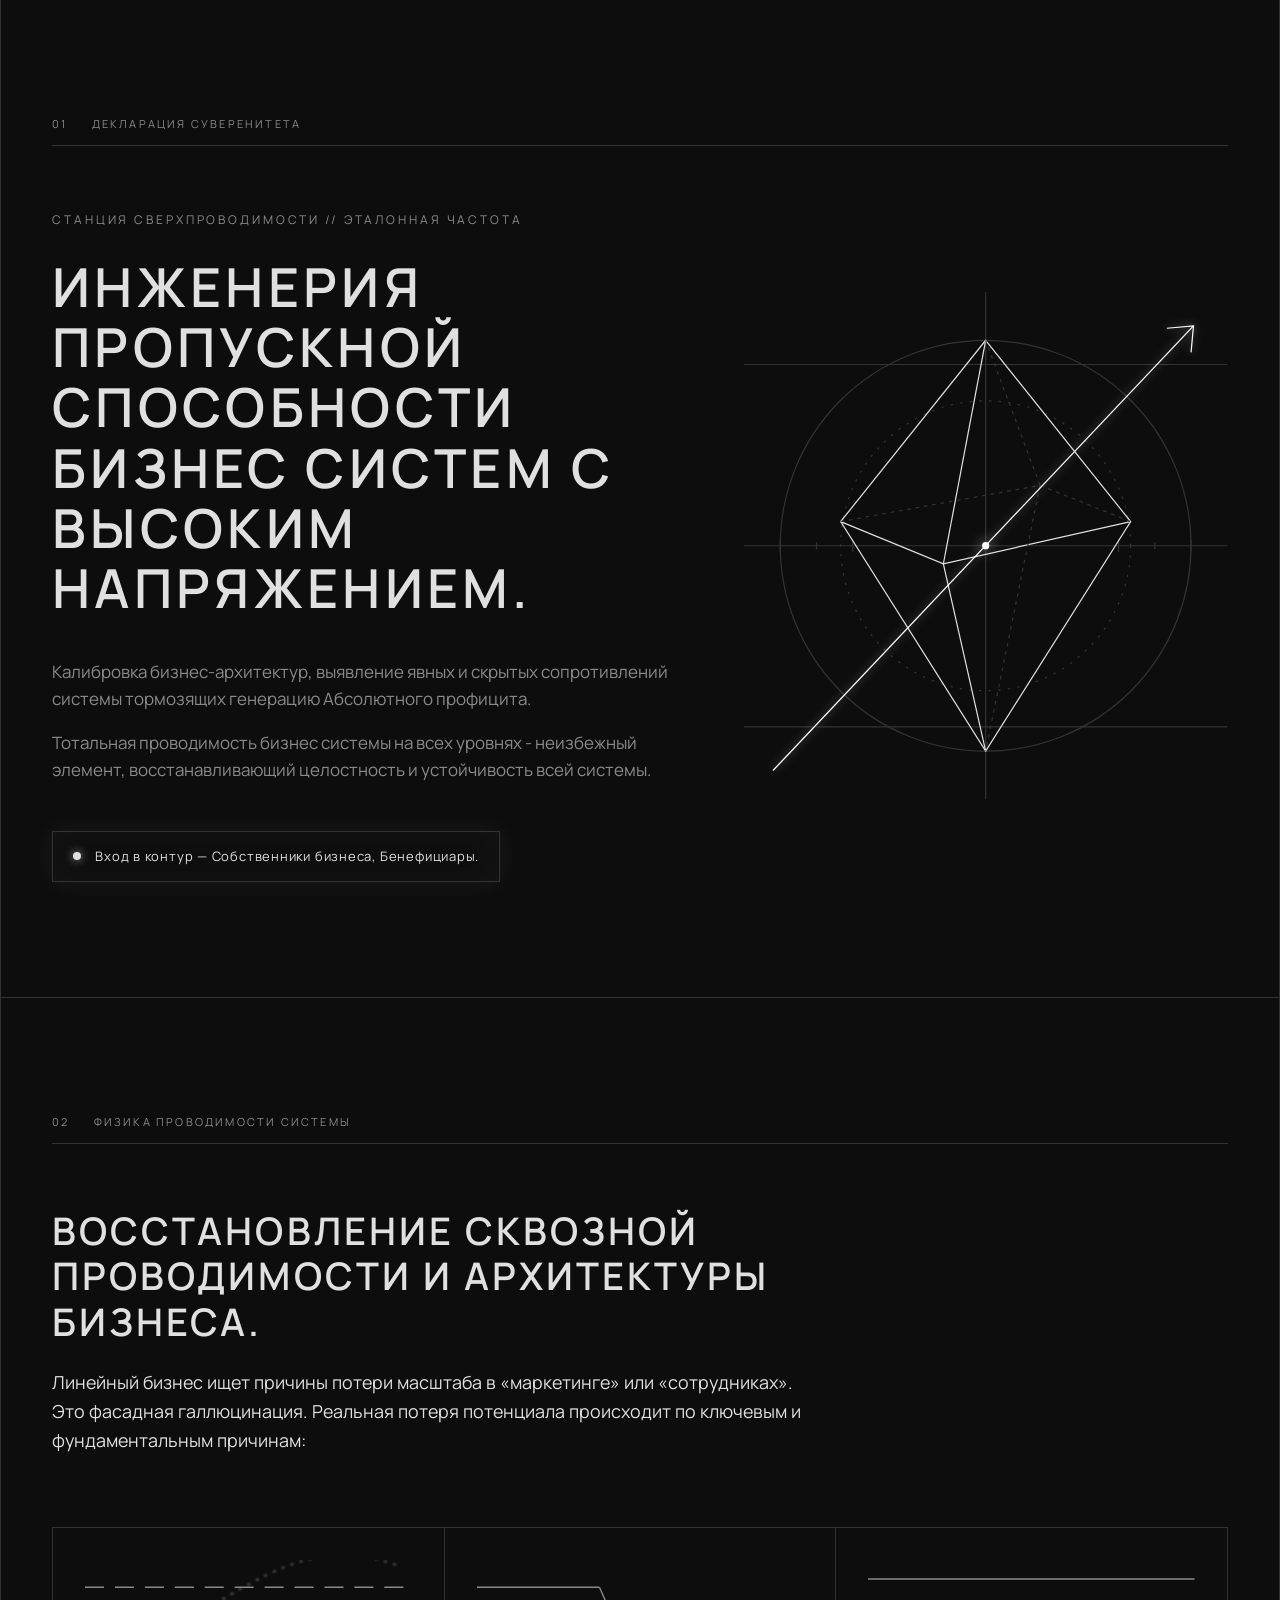
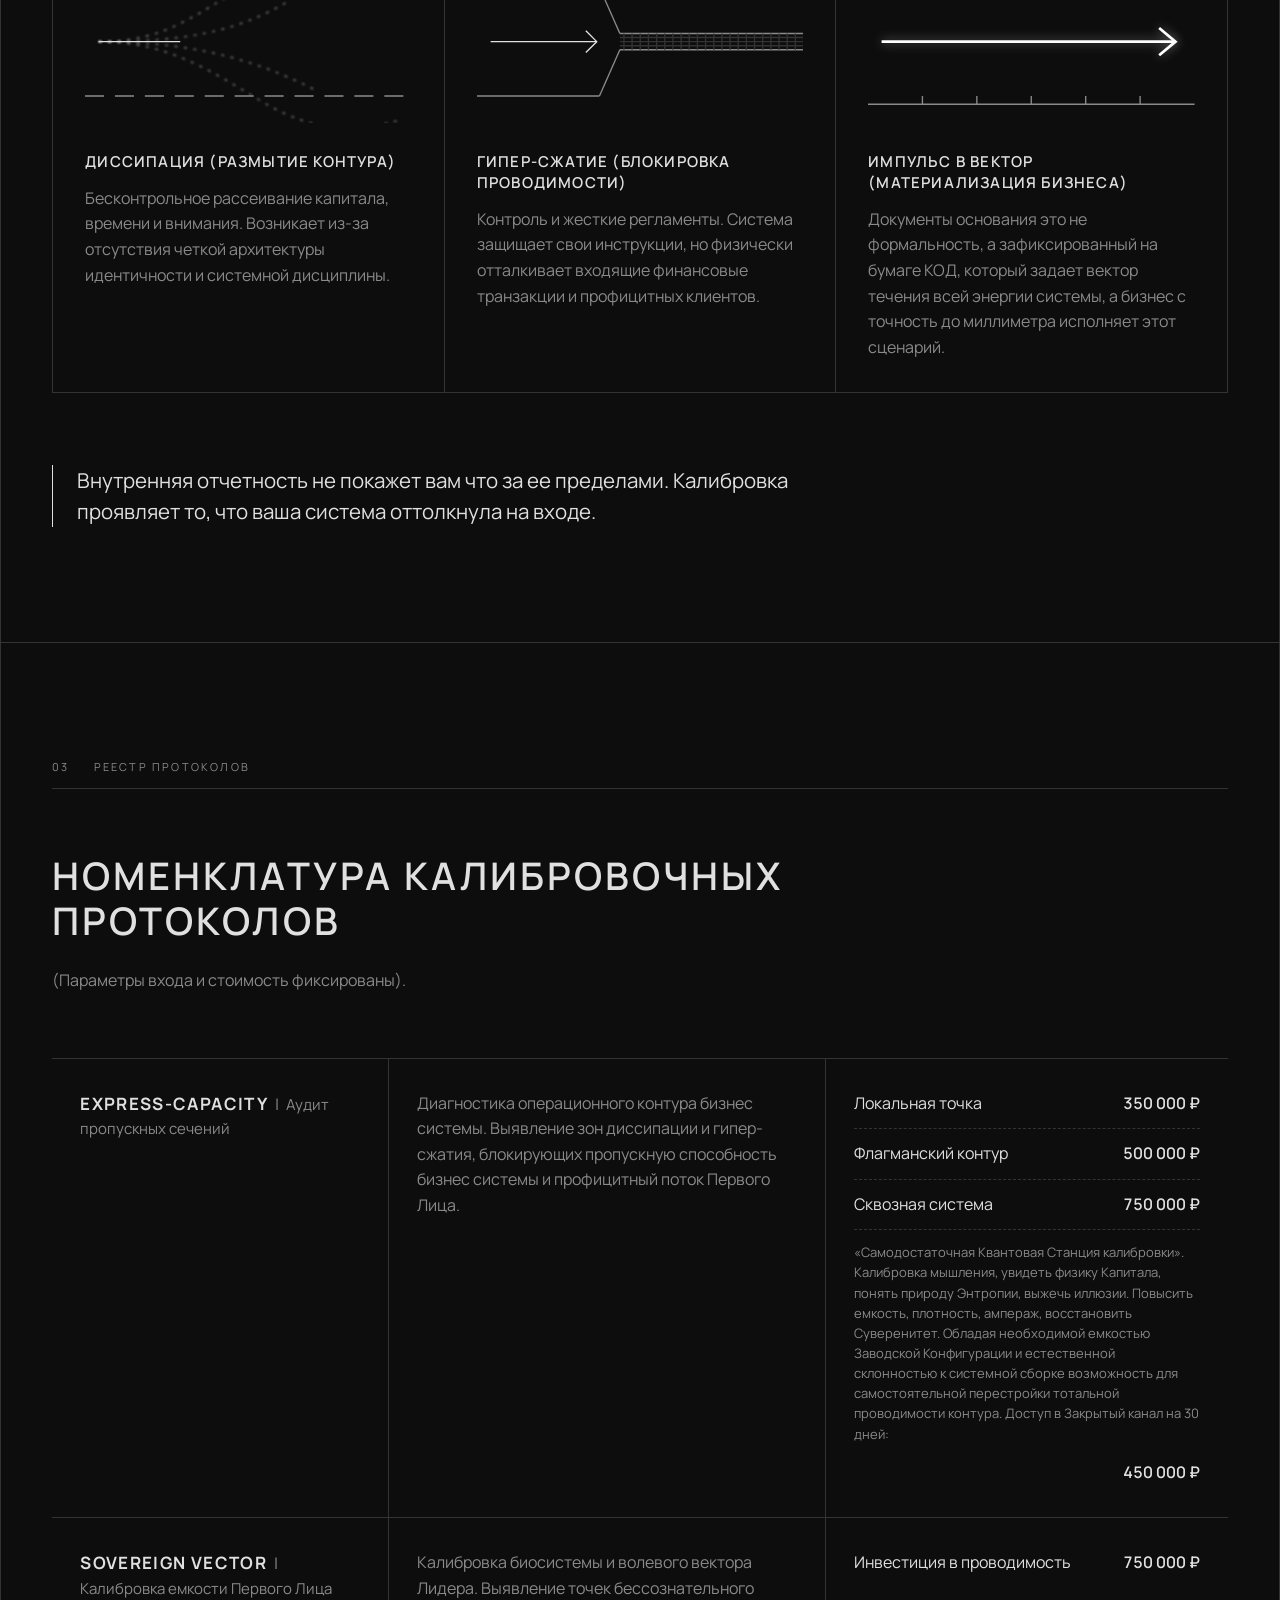
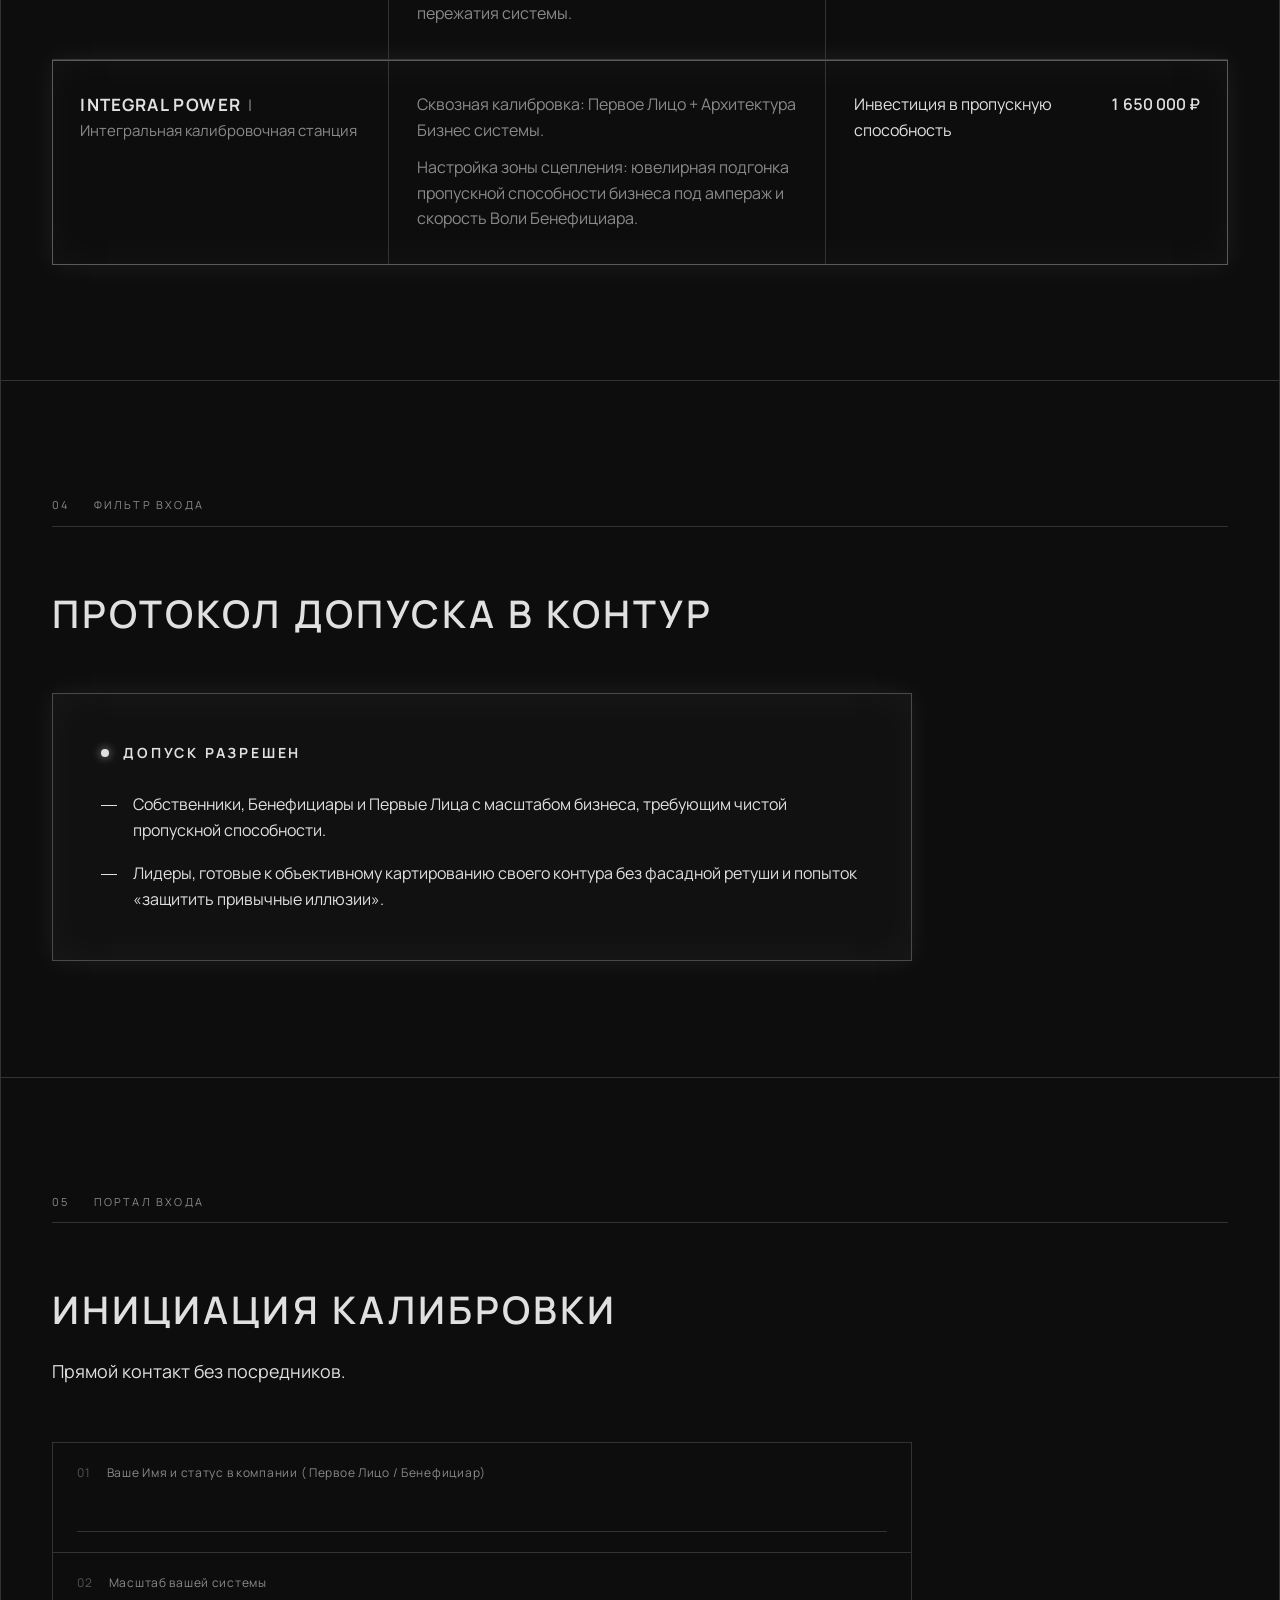
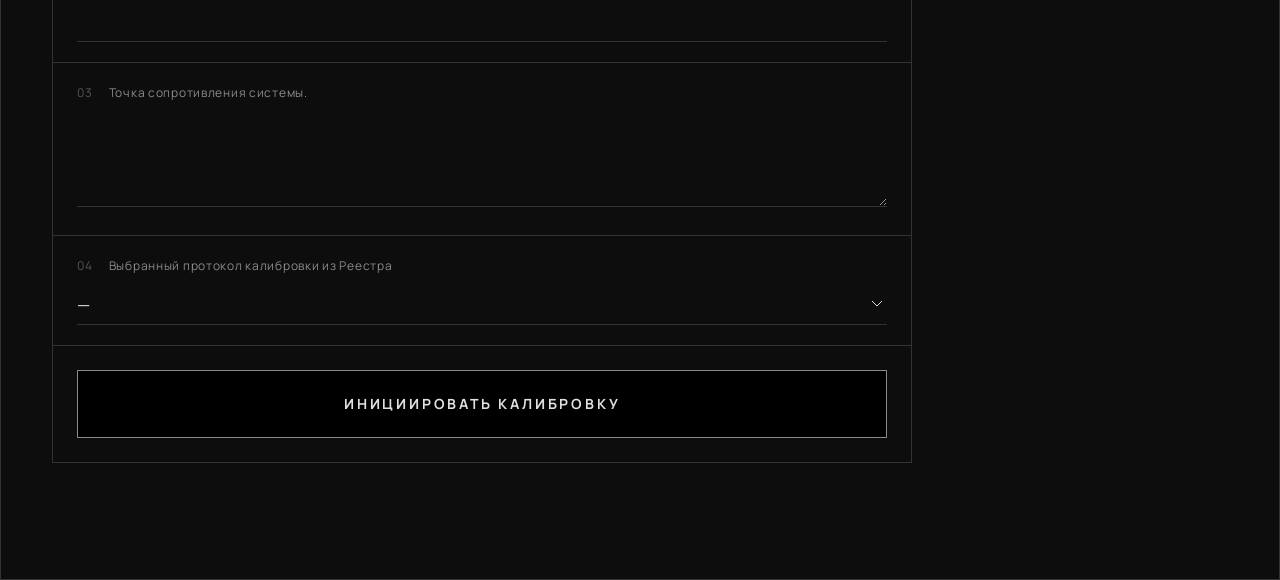
==== index.html @ f5b1f045 "Публикация: Реестр: разделитель «|» между кодом и названием, как в PDF" ====
<!doctype html>
<html lang="ru">
<head>
  <meta charset="utf-8">
  <meta name="viewport" content="width=device-width, initial-scale=1">
  <!-- Название страницы — моё, бренда в материалах нет -->
  <title>Станция сверхпроводимости</title>
  <link rel="preconnect" href="https://fonts.googleapis.com">
  <link rel="preconnect" href="https://fonts.gstatic.com" crossorigin>
  <!-- Space Grotesk не поддерживает кириллицу, поэтому взят Manrope (моя замена) -->
  <link href="https://fonts.googleapis.com/css2?family=Manrope:wght@300;400;500;600;700&display=swap" rel="stylesheet">
  <link rel="stylesheet" href="css/style.css">
</head>
<body>

<main class="frame">

  <!-- 1. ДЕКЛАРАЦИЯ СУВЕРЕНИТЕТА -->
  <section class="block hero" id="declaration">
    <div class="block__index"><span>01</span><span>Декларация суверенитета</span></div>
    <div class="hero__grid">
      <div class="hero__text">
        <p class="overline">СТАНЦИЯ СВЕРХПРОВОДИМОСТИ // ЭТАЛОННАЯ ЧАСТОТА</p>
        <h1 class="h1">Инженерия пропускной способности бизнес систем с высоким напряжением.</h1>
        <div class="manifest">
          <p>Калибровка бизнес-архитектур, выявление явных и скрытых сопротивлений системы тормозящих генерацию Абсолютного профицита.</p>
          <p>Тотальная проводимость бизнес системы на всех уровнях - неизбежный элемент, восстанавливающий целостность и устойчивость всей системы.</p>
        </div>
        <p class="status"><span class="status__lamp" aria-hidden="true"></span>Вход в контур — Собственники бизнеса, Бенефициары.</p>
      </div>
      <!-- Кристалл/вектор проводимости — моя графика по описанию из концепции -->
      <figure class="hero__art" aria-hidden="true">
        <svg viewBox="0 0 400 420" fill="none">
          <g class="art-grid">
            <line x1="0" y1="60" x2="400" y2="60"/>
            <line x1="0" y1="210" x2="400" y2="210"/>
            <line x1="0" y1="360" x2="400" y2="360"/>
            <line x1="200" y1="0" x2="200" y2="420"/>
            <circle cx="200" cy="210" r="170"/>
            <circle cx="200" cy="210" r="120" stroke-dasharray="2 6"/>
          </g>
          <g class="art-ticks">
            <line x1="30" y1="205" x2="30" y2="215"/><line x1="60" y1="207" x2="60" y2="213"/>
            <line x1="90" y1="205" x2="90" y2="215"/><line x1="310" y1="205" x2="310" y2="215"/>
            <line x1="340" y1="207" x2="340" y2="213"/><line x1="370" y1="205" x2="370" y2="215"/>
          </g>
          <g class="art-crystal">
            <polygon points="200,40 320,190 200,380 80,190"/>
            <polyline points="80,190 165,225 320,190"/>
            <line x1="165" y1="225" x2="200" y2="40"/>
            <line x1="165" y1="225" x2="200" y2="380"/>
            <polyline class="back" points="80,190 245,160 320,190"/>
            <line class="back" x1="245" y1="160" x2="200" y2="40"/>
            <line class="back" x1="245" y1="160" x2="200" y2="380"/>
          </g>
          <g class="art-vector">
            <line x1="24" y1="396" x2="372" y2="28"/>
            <polyline points="350,30 372,28 370,50"/>
          </g>
          <circle class="art-node" cx="200" cy="210" r="3"/>
        </svg>
      </figure>
    </div>
  </section>

  <!-- 2. ФИЗИКА ПРОВОДИМОСТИ СИСТЕМЫ -->
  <section class="block" id="physics">
    <div class="block__index"><span>02</span><span>Физика проводимости системы</span></div>
    <h2 class="h2">Восстановление сквозной проводимости и архитектуры бизнеса.</h2>
    <p class="lead">Линейный бизнес ищет причины потери масштаба в «маркетинге» или «сотрудниках». Это фасадная галлюцинация. Реальная потеря потенциала происходит по ключевым и фундаментальным причинам:</p>

    <div class="cells cells--3">
      <!-- Схемы каналов — моя графика по описанию из концепции -->
      <article class="cell">
        <svg class="scheme" viewBox="0 0 240 120" fill="none" aria-hidden="true">
          <line class="wall" x1="0" y1="20" x2="240" y2="20" stroke-dasharray="14 8"/>
          <line class="wall" x1="0" y1="100" x2="240" y2="100" stroke-dasharray="14 8"/>
          <path class="leak" d="M10 60 C 60 60, 80 40, 120 18 S 190 -10, 230 4"/>
          <path class="leak" d="M10 60 C 60 60, 90 80, 130 104 S 200 126, 230 118"/>
          <path class="leak" d="M10 60 C 70 60, 110 54, 150 30"/>
          <path class="leak" d="M10 60 C 70 60, 120 70, 170 96"/>
          <line class="flow" x1="10" y1="60" x2="70" y2="60"/>
        </svg>
        <h3 class="h3">ДИССИПАЦИЯ (Размытие контура)</h3>
        <p>Бесконтрольное рассеивание капитала, времени и внимания. Возникает из-за отсутствия четкой архитектуры идентичности и системной дисциплины.</p>
      </article>

      <article class="cell">
        <svg class="scheme" viewBox="0 0 240 120" fill="none" aria-hidden="true">
          <line class="wall" x1="0" y1="20" x2="90" y2="20"/>
          <line class="wall" x1="90" y1="20" x2="105" y2="54"/>
          <line class="wall" x1="105" y1="54" x2="240" y2="54"/>
          <line class="wall" x1="0" y1="100" x2="90" y2="100"/>
          <line class="wall" x1="90" y1="100" x2="105" y2="66"/>
          <line class="wall" x1="105" y1="66" x2="240" y2="66"/>
          <g class="mesh">
            <line x1="105" y1="57" x2="240" y2="57"/><line x1="105" y1="60" x2="240" y2="60"/><line x1="105" y1="63" x2="240" y2="63"/>
          </g>
          <g class="mesh"><line x1="108" y1="54" x2="108" y2="66"/><line x1="114" y1="54" x2="114" y2="66"/><line x1="120" y1="54" x2="120" y2="66"/><line x1="126" y1="54" x2="126" y2="66"/><line x1="132" y1="54" x2="132" y2="66"/><line x1="138" y1="54" x2="138" y2="66"/><line x1="144" y1="54" x2="144" y2="66"/><line x1="150" y1="54" x2="150" y2="66"/><line x1="156" y1="54" x2="156" y2="66"/><line x1="162" y1="54" x2="162" y2="66"/><line x1="168" y1="54" x2="168" y2="66"/><line x1="174" y1="54" x2="174" y2="66"/><line x1="180" y1="54" x2="180" y2="66"/><line x1="186" y1="54" x2="186" y2="66"/><line x1="192" y1="54" x2="192" y2="66"/><line x1="198" y1="54" x2="198" y2="66"/><line x1="204" y1="54" x2="204" y2="66"/><line x1="210" y1="54" x2="210" y2="66"/><line x1="216" y1="54" x2="216" y2="66"/><line x1="222" y1="54" x2="222" y2="66"/><line x1="228" y1="54" x2="228" y2="66"/><line x1="234" y1="54" x2="234" y2="66"/><line x1="240" y1="54" x2="240" y2="66"/></g>
          <line class="flow" x1="10" y1="60" x2="88" y2="60"/>
          <polyline class="flow" points="80,52 88,60 80,68"/>
        </svg>
        <h3 class="h3">ГИПЕР-СЖАТИЕ (Блокировка проводимости)</h3>
        <p>Контроль и жесткие регламенты. Система защищает свои инструкции, но физически отталкивает входящие финансовые транзакции и профицитных клиентов.</p>
      </article>

      <article class="cell">
        <svg class="scheme" viewBox="0 0 240 120" fill="none" aria-hidden="true">
          <line class="wall" x1="0" y1="14" x2="240" y2="14"/>
          <line class="wall" x1="0" y1="106" x2="240" y2="106"/>
          <line class="flow flow--strong" x1="10" y1="60" x2="226" y2="60"/>
          <polyline class="flow flow--strong" points="214,50 226,60 214,70"/>
          <g class="art-ticks">
            <line x1="40" y1="100" x2="40" y2="106"/><line x1="80" y1="100" x2="80" y2="106"/>
            <line x1="120" y1="100" x2="120" y2="106"/><line x1="160" y1="100" x2="160" y2="106"/>
            <line x1="200" y1="100" x2="200" y2="106"/>
          </g>
        </svg>
        <h3 class="h3">ИМПУЛЬС В ВЕКТОР (материализация бизнеса)</h3>
        <p>Документы основания это не формальность, а зафиксированный на бумаге КОД, который задает вектор течения всей энергии системы, а бизнес с точность до миллиметра исполняет этот сценарий.</p>
      </article>
    </div>

    <p class="summary">Внутренняя отчетность не покажет вам что за ее пределами. Калибровка проявляет то, что ваша система оттолкнула на входе.</p>
  </section>

  <!-- 3. РЕЕСТР ПРОТОКОЛОВ -->
  <section class="block" id="registry">
    <div class="block__index"><span>03</span><span>Реестр протоколов</span></div>
    <h2 class="h2">Номенклатура калибровочных протоколов</h2>
    <p class="note">(Параметры входа и стоимость фиксированы).</p>

    <div class="spec">
      <article class="spec__row">
        <div class="spec__code"><span class="code">EXPRESS-CAPACITY</span> <span class="sep">|</span> <span class="name">Аудит пропускных сечений</span></div>
        <div class="spec__body">
          <p>Диагностика операционного контура бизнес системы. Выявление зон диссипации и гипер-сжатия, блокирующих пропускную способность бизнес системы и профицитный поток Первого Лица.</p>
        </div>
        <ul class="spec__prices">
          <li><span>Локальная точка</span><b>350 000 ₽</b></li>
          <li><span>Флагманский контур</span><b>500 000 ₽</b></li>
          <li><span>Сквозная система</span><b>750 000 ₽</b></li>
          <li class="spec__station">
            <span>«Самодостаточная Квантовая Станция калибровки». Калибровка мышления, увидеть физику Капитала, понять природу Энтропии, выжечь иллюзии. Повысить емкость, плотность, ампераж, восстановить Суверенитет. Обладая необходимой емкостью Заводской Конфигурации и естественной склонностью к системной сборке возможность для самостоятельной перестройки тотальной проводимости контура. Доступ в Закрытый канал на 30 дней:</span>
            <b>450 000 ₽</b>
          </li>
        </ul>
      </article>

      <article class="spec__row">
        <div class="spec__code"><span class="code">SOVEREIGN VECTOR</span> <span class="sep">|</span> <span class="name">Калибровка емкости Первого Лица</span></div>
        <div class="spec__body">
          <p>Калибровка биосистемы и волевого вектора Лидера. Выявление точек бессознательного пережатия системы.</p>
        </div>
        <ul class="spec__prices">
          <li><span>Инвестиция в проводимость</span><b>750 000 ₽</b></li>
        </ul>
      </article>

      <!-- Выделение интегрального протокола — из концепции (вариант 2, п. 3) -->
      <article class="spec__row spec__row--lit">
        <div class="spec__code"><span class="code">INTEGRAL POWER</span> <span class="sep">|</span> <span class="name">Интегральная калибровочная станция</span></div>
        <div class="spec__body">
          <p>Сквозная калибровка: Первое Лицо + Архитектура Бизнес системы.</p>
          <p>Настройка зоны сцепления: ювелирная подгонка пропускной способности бизнеса под ампераж и скорость Воли Бенефициара.</p>
        </div>
        <ul class="spec__prices">
          <li><span>Инвестиция в пропускную способность</span><b>1 650 000 ₽</b></li>
        </ul>
      </article>
    </div>
  </section>

  <!-- 4. ФИЛЬТР ВХОДА -->
  <section class="block" id="filter">
    <div class="block__index"><span>04</span><span>Фильтр входа</span></div>
    <h2 class="h2">Протокол допуска в контур</h2>
    <!-- Блок «Отказ в доступе» не добавлен: его нет в текстах (открытый вопрос в BRIEF.md) -->
    <div class="gate gate--granted">
      <p class="gate__status"><span class="status__lamp" aria-hidden="true"></span>ДОПУСК РАЗРЕШЕН</p>
      <ul class="gate__list">
        <li>Собственники, Бенефициары и Первые Лица с масштабом бизнеса, требующим чистой пропускной способности.</li>
        <li>Лидеры, готовые к объективному картированию своего контура без фасадной ретуши и попыток «защитить привычные иллюзии».</li>
      </ul>
    </div>
  </section>

  <!-- 5. ПОРТАЛ ВХОДА -->
  <section class="block" id="portal">
    <div class="block__index"><span>05</span><span>Портал входа</span></div>
    <h2 class="h2">Инициация калибровки</h2>
    <p class="lead">Прямой контакт без посредников.</p>

    <!-- Обработчик формы не подключён: адреса отправки в материалах нет -->
    <form class="terminal" action="#" method="post" novalidate>
      <label class="field">
        <span class="field__label"><i>01</i>Ваше Имя и статус в компании ( Первое Лицо / Бенефициар)</span>
        <input type="text" name="name" autocomplete="name" required>
      </label>
      <label class="field">
        <span class="field__label"><i>02</i>Масштаб вашей системы</span>
        <input type="text" name="scale" required>
      </label>
      <label class="field">
        <span class="field__label"><i>03</i>Точка сопротивления системы.</span>
        <textarea name="resistance" rows="3" required></textarea>
      </label>
      <label class="field">
        <span class="field__label"><i>04</i>Выбранный протокол калибровки из Реестра</span>
        <select name="protocol" required>
          <option value="" selected disabled>—</option>
          <optgroup label="EXPRESS-CAPACITY | Аудит пропускных сечений">
            <option>Локальная точка: 350 000 ₽</option>
            <option>Флагманский контур: 500 000 ₽</option>
            <option>Сквозная система: 750 000 ₽</option>
            <option>«Самодостаточная Квантовая Станция калибровки»: 450 000 ₽</option>
          </optgroup>
          <option>SOVEREIGN VECTOR | Калибровка емкости Первого Лица: 750 000 ₽</option>
          <option>INTEGRAL POWER | Интегральная калибровочная станция: 1 650 000 ₽</option>
        </select>
      </label>
      <button class="btn" type="submit">ИНИЦИИРОВАТЬ КАЛИБРОВКУ</button>
    </form>
  </section>

</main>

<script src="js/main.js"></script>
</body>
</html>
---- css/style.css ----
/* Вариант 1 из концепции: один матовый фон, линии 1px, без цветных акцентов */
:root {
  --bg: #0D0D0D;
  --text: #E0E0E0;
  --line: #333333;
  --muted: #8A8A8A;   /* приглушённый текст — мой оттенок между #333 и #E0E0E0 */
  --white: #FFFFFF;
  --glow: 0 0 24px rgba(224, 224, 224, 0.08), inset 0 0 40px rgba(224, 224, 224, 0.04);
  --font: "Manrope", "Neue Haas Grotesk Display", "Helvetica Neue", Arial, sans-serif;
  --track: 0.08em;
  --pad: clamp(16px, 4vw, 56px);
}

*, *::before, *::after { box-sizing: border-box; }

html { background: var(--bg); }

body {
  margin: 0;
  background: var(--bg);
  color: var(--text);
  font-family: var(--font);
  font-size: 16px;
  line-height: 1.6;
  -webkit-font-smoothing: antialiased;
}

p { margin: 0; }
ul { margin: 0; padding: 0; list-style: none; }

/* Сетка-чертёж: рамка по краям, блоки разделены линиями */
.frame {
  max-width: 1280px;
  margin: 0 auto;
  border-left: 1px solid var(--line);
  border-right: 1px solid var(--line);
}

.block {
  padding: clamp(56px, 9vw, 120px) var(--pad);
  border-bottom: 1px solid var(--line);
}

.block__index {
  display: flex;
  gap: 24px;
  margin-bottom: clamp(32px, 5vw, 64px);
  padding-bottom: 12px;
  border-bottom: 1px solid var(--line);
  font-size: 11px;
  letter-spacing: 0.2em;
  text-transform: uppercase;
  color: var(--muted);
}

/* Типографика */
.overline,
.h1, .h2, .h3,
.code,
.gate__status,
.btn {
  text-transform: uppercase;
  letter-spacing: var(--track);
}

.overline {
  font-size: 12px;
  letter-spacing: 0.24em;
  color: var(--muted);
  margin-bottom: 28px;
}

.h1 {
  margin: 0 0 40px;
  font-size: clamp(28px, 4.2vw, 56px);
  line-height: 1.12;
  font-weight: 600;
}

.h2 {
  margin: 0 0 24px;
  max-width: 900px;
  font-size: clamp(22px, 3vw, 38px);
  line-height: 1.2;
  font-weight: 600;
}

.h3 {
  margin: 28px 0 14px;
  font-size: 15px;
  line-height: 1.4;
  font-weight: 600;
}

.lead {
  max-width: 760px;
  font-size: clamp(16px, 1.4vw, 19px);
  color: var(--text);
}

.note { color: var(--muted); }

/* 1. Главный экран */
.hero__grid {
  display: grid;
  grid-template-columns: 1.3fr 1fr;
  gap: clamp(32px, 5vw, 80px);
  align-items: center;
}

.manifest {
  display: grid;
  gap: 16px;
  max-width: 620px;
  color: var(--muted);
  font-size: 17px;
}

.status {
  display: inline-flex;
  align-items: center;
  gap: 14px;
  margin-top: 48px;
  padding: 14px 20px;
  border: 1px solid var(--line);
  font-size: 13px;
  letter-spacing: 0.06em;
  box-shadow: var(--glow);
}

.status__lamp {
  flex: none;
  width: 8px;
  height: 8px;
  border-radius: 50%;
  background: var(--text);
  box-shadow: 0 0 10px rgba(255, 255, 255, 0.6);
}

.hero__art { margin: 0; }
.hero__art svg { width: 100%; height: auto; display: block; }

.art-grid line, .art-grid circle,
.art-ticks line { stroke: var(--line); stroke-width: 1; }
.art-crystal * { stroke: var(--text); stroke-width: 1; }
.art-crystal .back { stroke: var(--line); stroke-dasharray: 3 4; }
.art-vector * { stroke: var(--white); stroke-width: 1; filter: drop-shadow(0 0 4px rgba(255,255,255,0.5)); }
.art-node { fill: var(--white); filter: drop-shadow(0 0 6px rgba(255,255,255,0.8)); }

/* 2. Физика */
.cells {
  display: grid;
  margin-top: clamp(40px, 6vw, 72px);
  border-top: 1px solid var(--line);
  border-left: 1px solid var(--line);
}
.cells--3 { grid-template-columns: repeat(3, 1fr); }

.cell {
  padding: 32px;
  border-right: 1px solid var(--line);
  border-bottom: 1px solid var(--line);
  color: var(--muted);
}
.cell .h3 { color: var(--text); }

.scheme { width: 100%; height: auto; display: block; }
.scheme .wall { stroke: var(--muted); stroke-width: 1; }
.scheme .leak { stroke: var(--muted); stroke-width: 1; stroke-dasharray: 2 5; filter: blur(0.6px); }
.scheme .mesh line { stroke: var(--line); stroke-width: 1; }
.scheme .flow { stroke: var(--text); stroke-width: 1; }
.scheme .flow--strong { stroke: var(--white); stroke-width: 2; filter: drop-shadow(0 0 4px rgba(255,255,255,0.45)); }
.scheme .art-ticks line { stroke: var(--muted); }

.summary {
  margin-top: clamp(40px, 6vw, 72px);
  max-width: 820px;
  padding-left: 24px;
  border-left: 1px solid var(--text);
  font-size: clamp(17px, 1.6vw, 22px);
  line-height: 1.5;
}

/* 3. Реестр — спецификационная таблица */
.spec {
  margin-top: clamp(40px, 6vw, 64px);
  border-top: 1px solid var(--line);
}

.spec__row {
  display: grid;
  grid-template-columns: 1fr 1.3fr 1.2fr;
  border-bottom: 1px solid var(--line);
}
.spec__row > * {
  padding: 32px 28px;
}
.spec__row > * + * { border-left: 1px solid var(--line); }

/* Строка как в PDF: «КОД | Название» */
.spec__code { line-height: 1.5; }
.code { font-size: 17px; font-weight: 700; }
.sep { color: var(--muted); margin: 0 4px; }
.name { color: var(--muted); font-size: 15px; }

.spec__body { display: grid; gap: 12px; align-content: start; color: var(--muted); }

.spec__prices { display: grid; align-content: start; }
.spec__prices li {
  display: flex;
  justify-content: space-between;
  align-items: baseline;
  gap: 16px;
  padding: 12px 0;
  border-bottom: 1px dashed var(--line);
}
.spec__prices li:first-child { padding-top: 0; }
.spec__prices li:last-child { border-bottom: 0; padding-bottom: 0; }
.spec__prices b { flex: none; font-weight: 600; font-variant-numeric: tabular-nums; white-space: nowrap; }

.spec__station { flex-direction: column; align-items: stretch !important; }
.spec__station span { font-size: 13px; color: var(--muted); line-height: 1.55; }
.spec__station b { align-self: flex-end; }

.spec__row--lit {
  outline: 1px solid #5A5A5A;
  outline-offset: -1px;
  box-shadow: var(--glow);
}

/* 4. Фильтр — свет */
.gate {
  margin-top: clamp(32px, 5vw, 56px);
  max-width: 860px;
  padding: clamp(24px, 4vw, 48px);
  border: 1px solid #4A4A4A;
}
.gate--granted { box-shadow: var(--glow); background: rgba(224, 224, 224, 0.015); }

.gate__status {
  display: flex;
  align-items: center;
  gap: 14px;
  margin-bottom: 28px;
  font-size: 14px;
  font-weight: 700;
  letter-spacing: 0.2em;
}

.gate__list { display: grid; gap: 18px; }
.gate__list li {
  position: relative;
  padding-left: 32px;
}
.gate__list li::before {
  content: "";
  position: absolute;
  left: 0;
  top: 0.8em;
  width: 16px;
  border-top: 1px solid var(--text);
}

/* 5. Терминал формы */
.terminal {
  margin-top: clamp(32px, 5vw, 56px);
  max-width: 860px;
  border: 1px solid var(--line);
}

.field {
  display: block;
  padding: 20px 24px;
  border-bottom: 1px solid var(--line);
}

.field__label {
  display: flex;
  gap: 16px;
  margin-bottom: 10px;
  font-size: 12px;
  letter-spacing: 0.06em;
  color: var(--muted);
}
.field__label i { font-style: normal; color: #555; }

.field input,
.field textarea,
.field select {
  width: 100%;
  padding: 6px 0;
  border: 0;
  border-bottom: 1px solid var(--line);
  border-radius: 0;
  background: transparent;
  color: var(--text);
  font: inherit;
  font-size: 17px;
  outline: none;
  resize: vertical;
}
.field select {
  appearance: none;
  cursor: pointer;
  padding-right: 28px;
  background: url("data:image/svg+xml,%3Csvg xmlns='http://www.w3.org/2000/svg' width='12' height='8' fill='none'%3E%3Cpath d='M1 1l5 5 5-5' stroke='%23E0E0E0'/%3E%3C/svg%3E") no-repeat right 4px center;
}
.field select option, .field select optgroup { background: var(--bg); color: var(--text); }

/* Фокус — резкое включение, без плавности */
.field:focus-within .field__label { color: var(--text); }
.field input:focus,
.field textarea:focus,
.field select:focus { border-bottom-color: var(--white); }

.field.is-invalid input,
.field.is-invalid textarea,
.field.is-invalid select { border-bottom-style: dashed; border-bottom-color: var(--muted); }

.btn {
  display: block;
  width: calc(100% - 48px);
  margin: 24px;
  padding: 22px 24px;
  border: 1px solid var(--muted);
  background: #000;
  color: var(--text);
  font: inherit;
  font-size: 14px;
  font-weight: 700;
  letter-spacing: 0.2em;
  cursor: pointer;
  transition: none;
}
.btn:hover,
.btn:focus-visible {
  border-color: var(--white);
  color: var(--white);
  box-shadow: 0 0 0 1px var(--white), 0 0 18px rgba(255, 255, 255, 0.25);
  outline: none;
}

/* Адаптив */
@media (max-width: 960px) {
  .hero__grid { grid-template-columns: 1fr; }
  .hero__art { max-width: 280px; margin: 0 auto; }
  .cells--3 { grid-template-columns: 1fr; }
  .spec__row { grid-template-columns: 1fr; }
  .spec__row > * + * { border-left: 0; border-top: 1px solid var(--line); }
}

@media (max-width: 600px) {
  .frame { border-left: 0; border-right: 0; }
  .block__index { gap: 12px; }
  .cell { padding: 24px 16px; }
  .spec__row > * { padding: 24px 16px; }
  .field { padding: 18px 16px; }
  .btn { width: calc(100% - 32px); margin: 16px; letter-spacing: 0.12em; font-size: 13px; }
  .status { display: flex; }
}
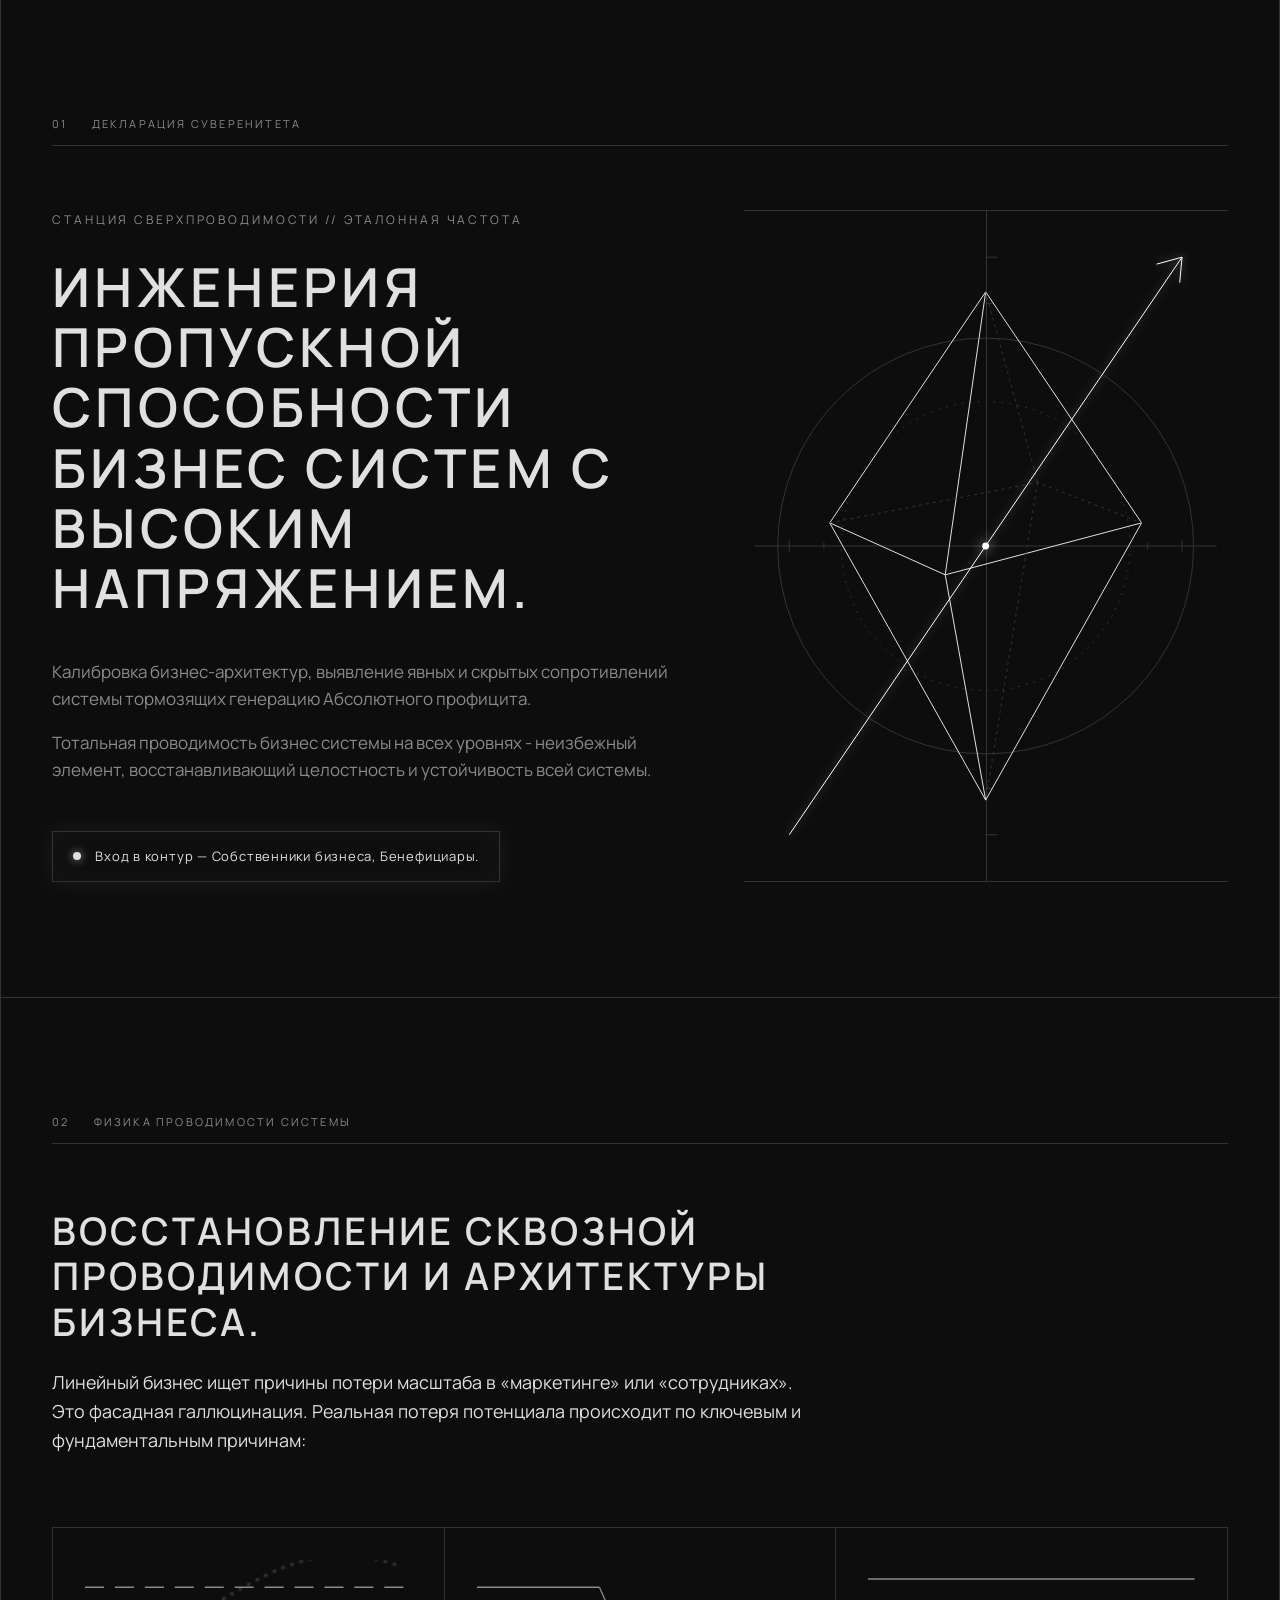
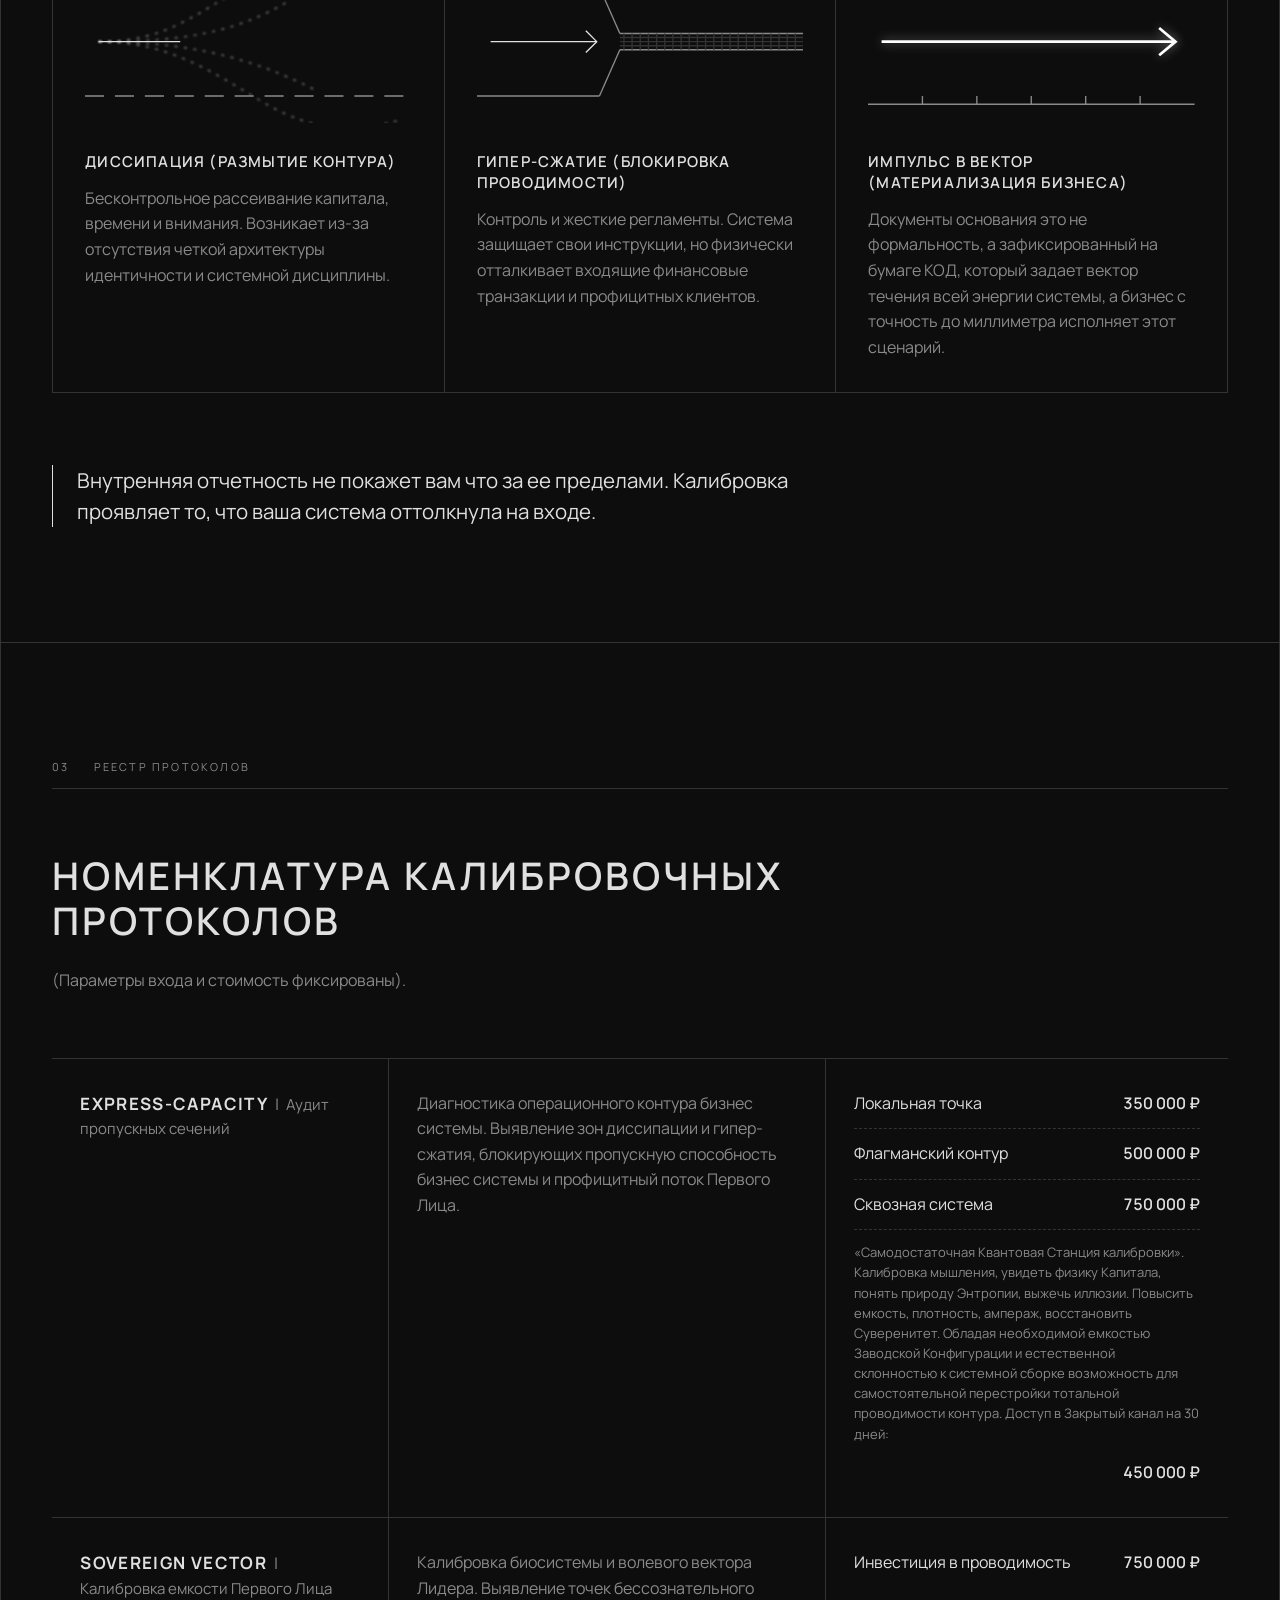
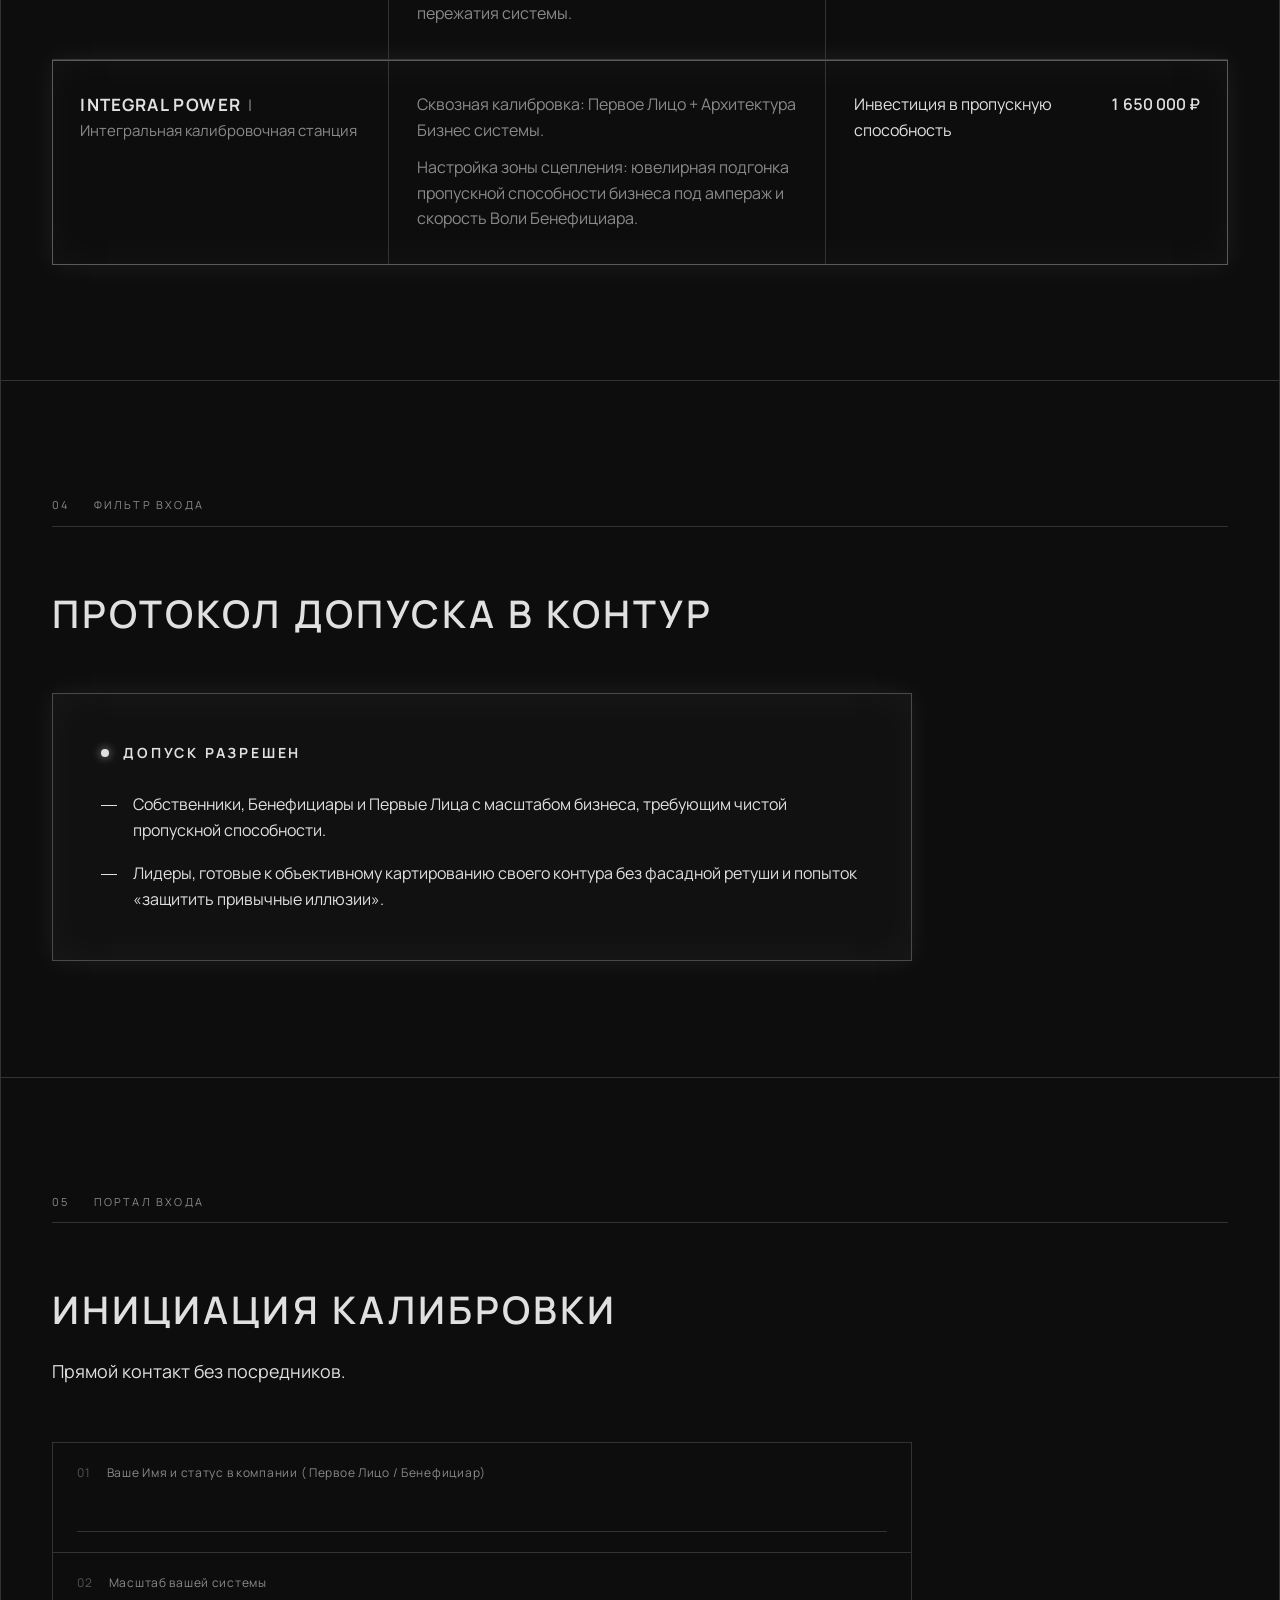
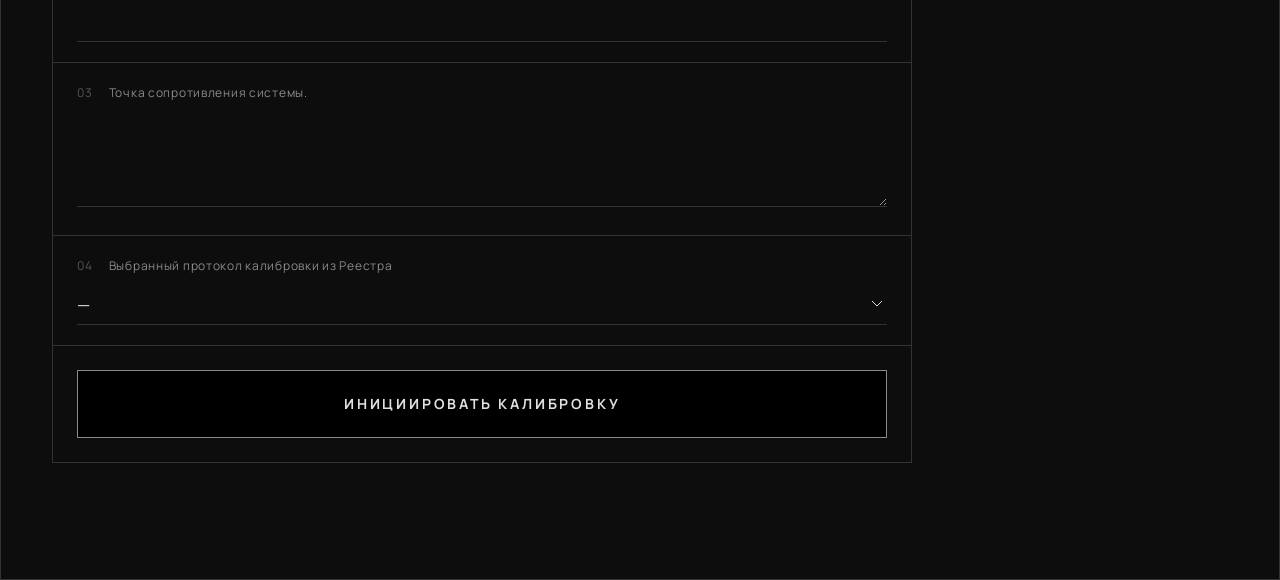
==== commit 2d1381ac: "Публикация: Главный экран: графика по высоте текстовой колонки" ====
--- a/index.html
+++ b/index.html
@@ -30,34 +30,33 @@
       </div>
       <!-- Кристалл/вектор проводимости — моя графика по описанию из концепции -->
       <figure class="hero__art" aria-hidden="true">
-        <svg viewBox="0 0 400 420" fill="none">
+        <!-- Вытянутые пропорции: верхняя и нижняя линии совпадают с краями текстовой колонки -->
+        <svg viewBox="0 0 400 580" fill="none" preserveAspectRatio="xMidYMid meet">
           <g class="art-grid">
-            <line x1="0" y1="60" x2="400" y2="60"/>
-            <line x1="0" y1="210" x2="400" y2="210"/>
-            <line x1="0" y1="360" x2="400" y2="360"/>
-            <line x1="200" y1="0" x2="200" y2="420"/>
-            <circle cx="200" cy="210" r="170"/>
-            <circle cx="200" cy="210" r="120" stroke-dasharray="2 6"/>
+            <line x1="0" y1="290" x2="400" y2="290"/>
+            <circle cx="200" cy="290" r="180"/>
+            <circle cx="200" cy="290" r="125" stroke-dasharray="2 6"/>
           </g>
           <g class="art-ticks">
-            <line x1="30" y1="205" x2="30" y2="215"/><line x1="60" y1="207" x2="60" y2="213"/>
-            <line x1="90" y1="205" x2="90" y2="215"/><line x1="310" y1="205" x2="310" y2="215"/>
-            <line x1="340" y1="207" x2="340" y2="213"/><line x1="370" y1="205" x2="370" y2="215"/>
+            <line x1="200" y1="40" x2="210" y2="40"/><line x1="200" y1="80" x2="206" y2="80"/>
+            <line x1="200" y1="500" x2="206" y2="500"/><line x1="200" y1="540" x2="210" y2="540"/>
+            <line x1="30" y1="285" x2="30" y2="295"/><line x1="60" y1="287" x2="60" y2="293"/>
+            <line x1="340" y1="287" x2="340" y2="293"/><line x1="370" y1="285" x2="370" y2="295"/>
           </g>
           <g class="art-crystal">
-            <polygon points="200,40 320,190 200,380 80,190"/>
-            <polyline points="80,190 165,225 320,190"/>
-            <line x1="165" y1="225" x2="200" y2="40"/>
-            <line x1="165" y1="225" x2="200" y2="380"/>
-            <polyline class="back" points="80,190 245,160 320,190"/>
-            <line class="back" x1="245" y1="160" x2="200" y2="40"/>
-            <line class="back" x1="245" y1="160" x2="200" y2="380"/>
+            <polygon points="200,70 335,270 200,510 65,270"/>
+            <polyline points="65,270 165,315 335,270"/>
+            <line x1="165" y1="315" x2="200" y2="70"/>
+            <line x1="165" y1="315" x2="200" y2="510"/>
+            <polyline class="back" points="65,270 245,235 335,270"/>
+            <line class="back" x1="245" y1="235" x2="200" y2="70"/>
+            <line class="back" x1="245" y1="235" x2="200" y2="510"/>
           </g>
           <g class="art-vector">
-            <line x1="24" y1="396" x2="372" y2="28"/>
-            <polyline points="350,30 372,28 370,50"/>
-          </g>
-          <circle class="art-node" cx="200" cy="210" r="3"/>
+            <line x1="30" y1="540" x2="370" y2="40"/>
+            <polyline points="348,46 370,40 368,62"/>
+          </g>
+          <circle class="art-node" cx="200" cy="290" r="3"/>
         </svg>
       </figure>
     </div>
--- a/css/style.css
+++ b/css/style.css
@@ -105,7 +105,7 @@
   display: grid;
   grid-template-columns: 1.3fr 1fr;
   gap: clamp(32px, 5vw, 80px);
-  align-items: center;
+  align-items: stretch;
 }
 
 .manifest {
@@ -137,8 +137,17 @@
   box-shadow: 0 0 10px rgba(255, 255, 255, 0.6);
 }
 
-.hero__art { margin: 0; }
-.hero__art svg { width: 100%; height: auto; display: block; }
+/* Графика растянута ровно на высоту текстовой колонки и не влияет на её высоту */
+.hero__art {
+  margin: 0;
+  position: relative;
+  border-top: 1px solid var(--line);
+  border-bottom: 1px solid var(--line);
+  /* центральная вертикаль на всю высоту колонки */
+  background: linear-gradient(var(--line), var(--line)) no-repeat center / 1px 100%;
+}
+.hero__art svg { position: absolute; inset: 0; width: 100%; height: 100%; display: block; }
+.hero__art svg * { vector-effect: non-scaling-stroke; }
 
 .art-grid line, .art-grid circle,
 .art-ticks line { stroke: var(--line); stroke-width: 1; }
@@ -343,7 +352,8 @@
 /* Адаптив */
 @media (max-width: 960px) {
   .hero__grid { grid-template-columns: 1fr; }
-  .hero__art { max-width: 280px; margin: 0 auto; }
+  .hero__art { width: 100%; max-width: 280px; margin: 0 auto; border: 0; background: none; }
+  .hero__art svg { position: static; height: auto; }
   .cells--3 { grid-template-columns: 1fr; }
   .spec__row { grid-template-columns: 1fr; }
   .spec__row > * + * { border-left: 0; border-top: 1px solid var(--line); }
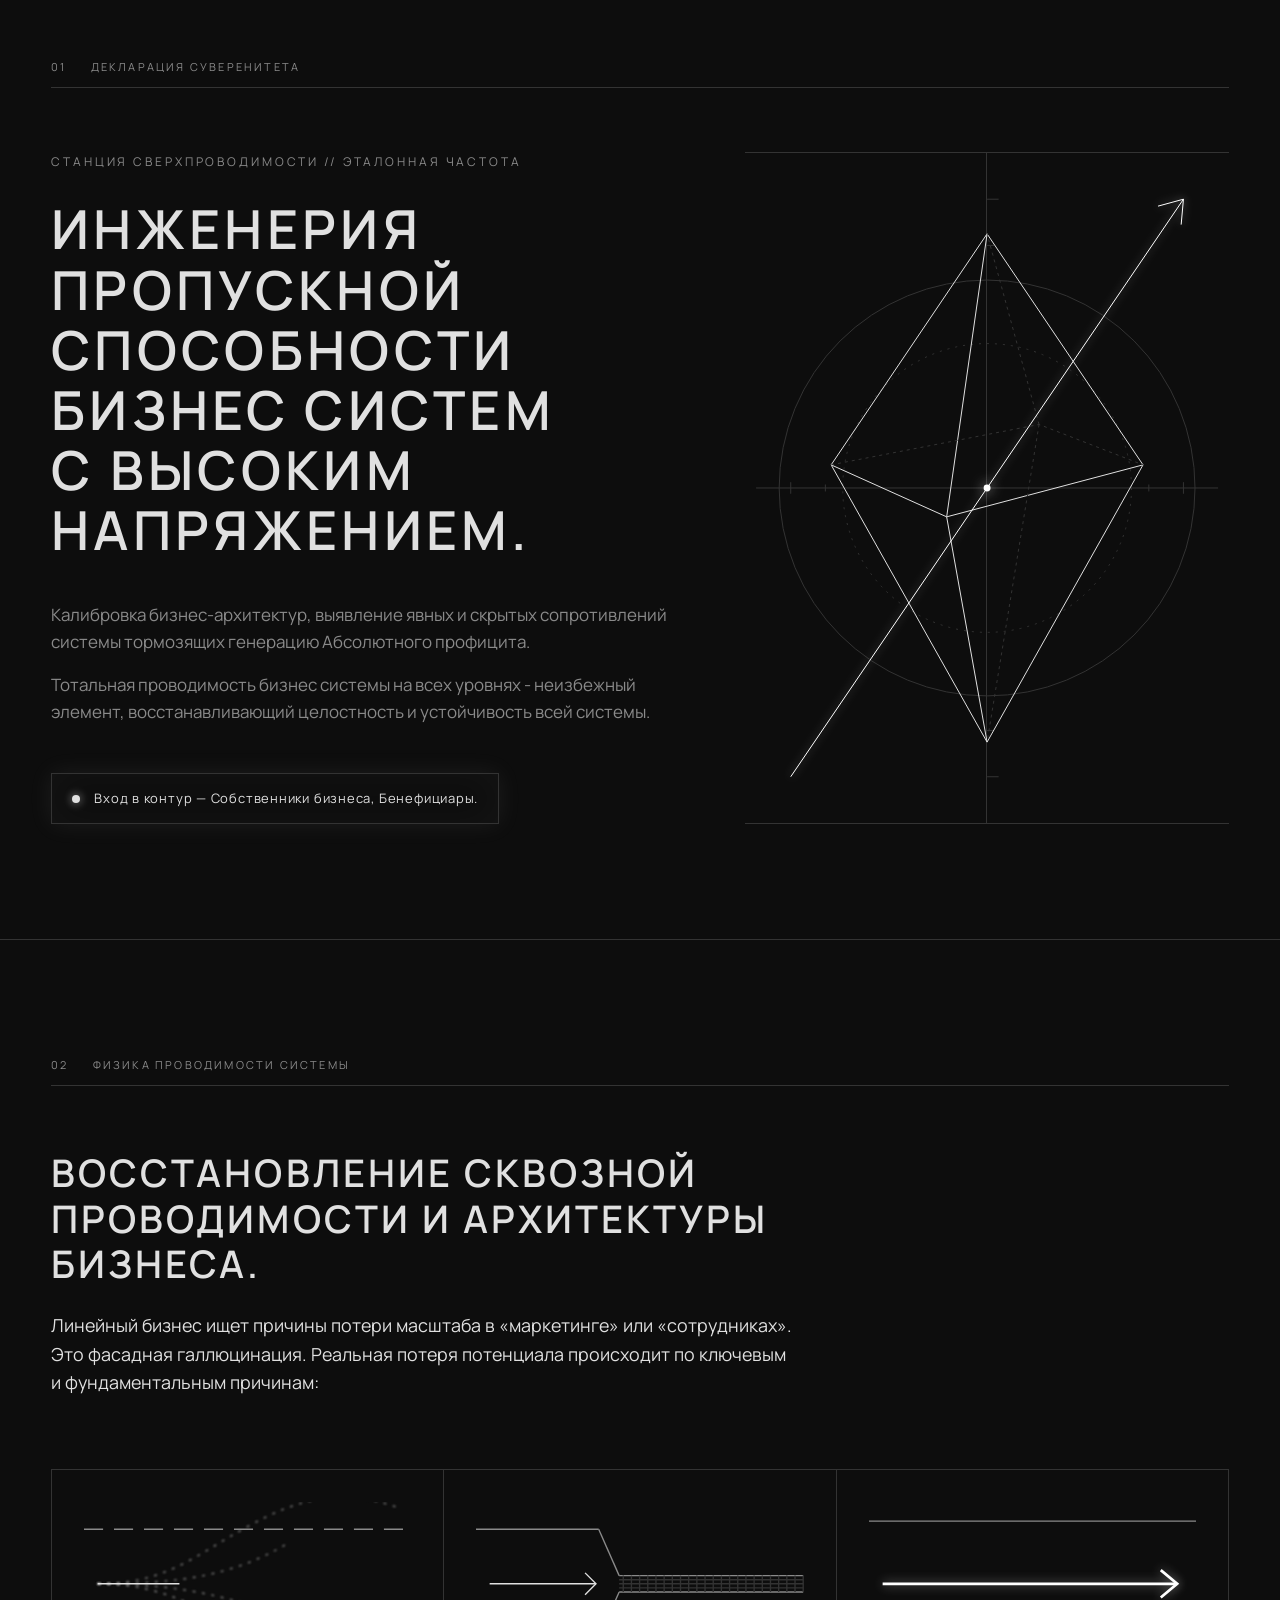
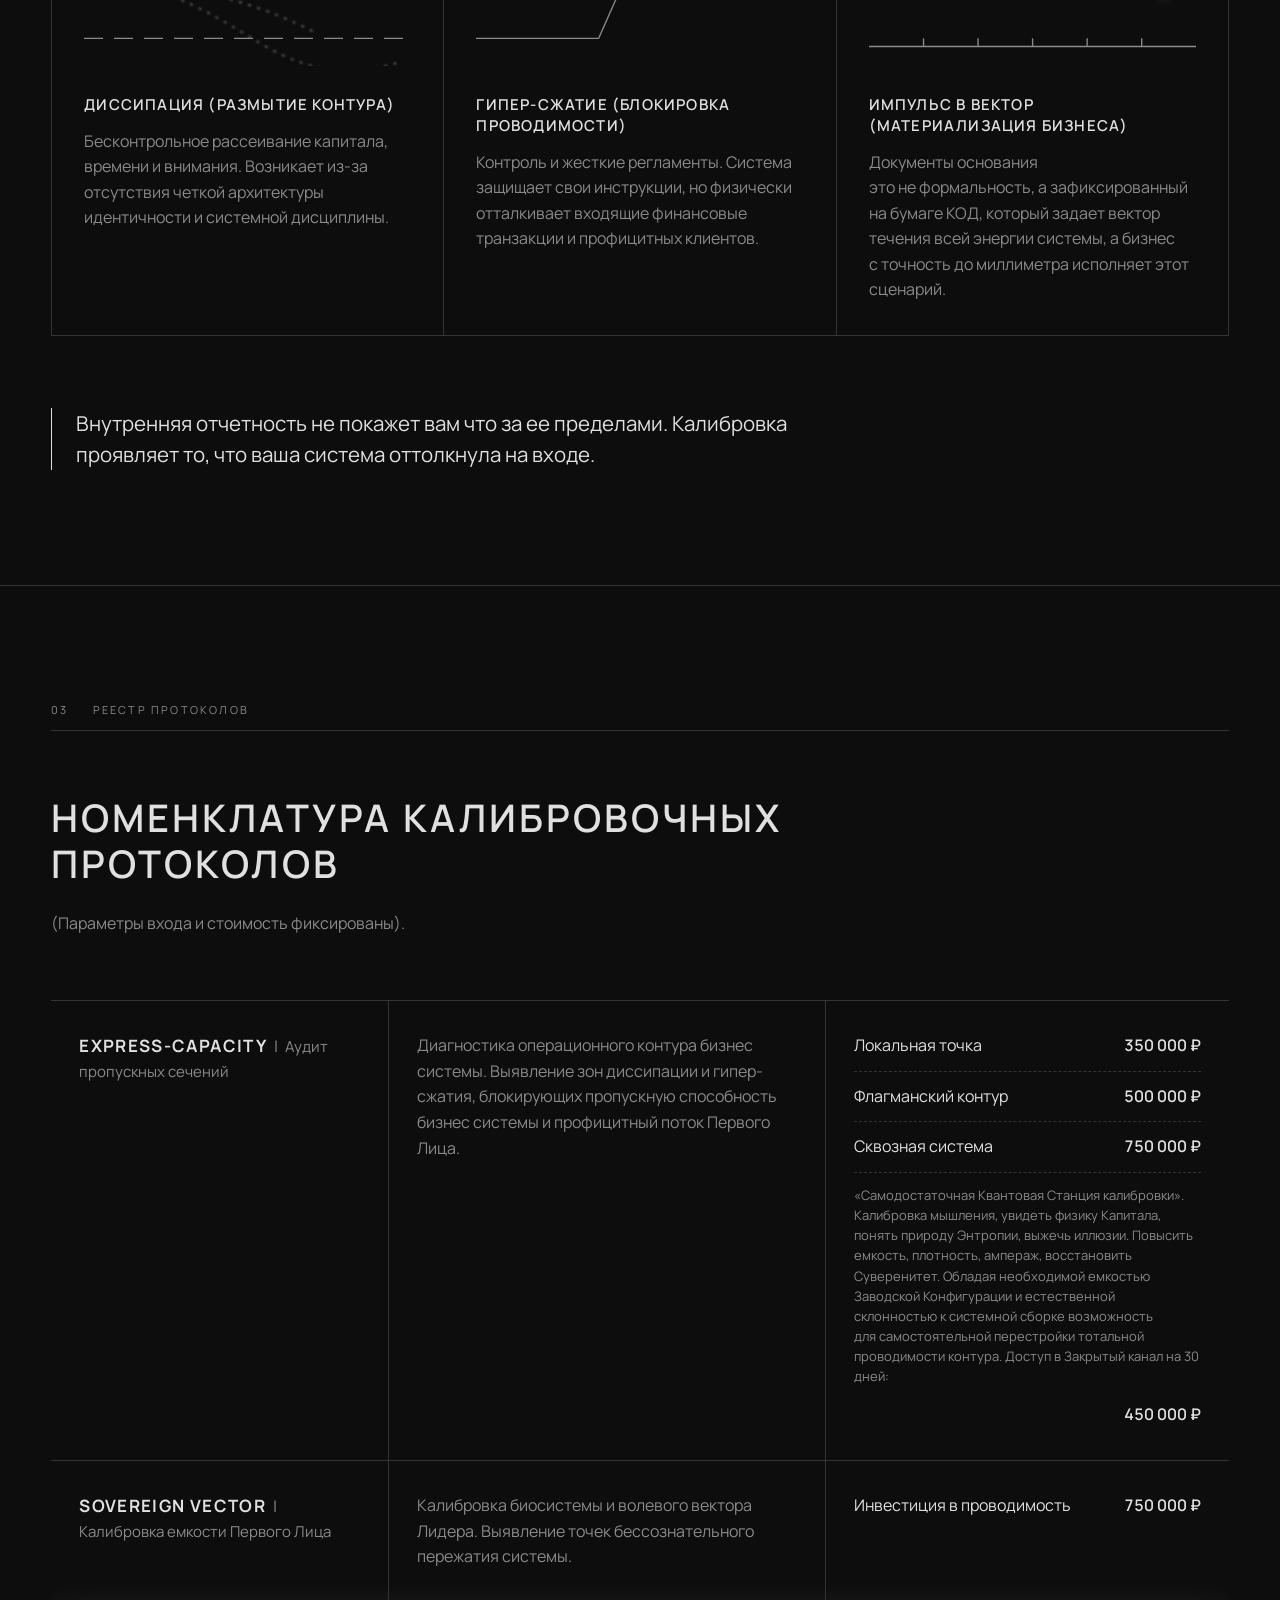
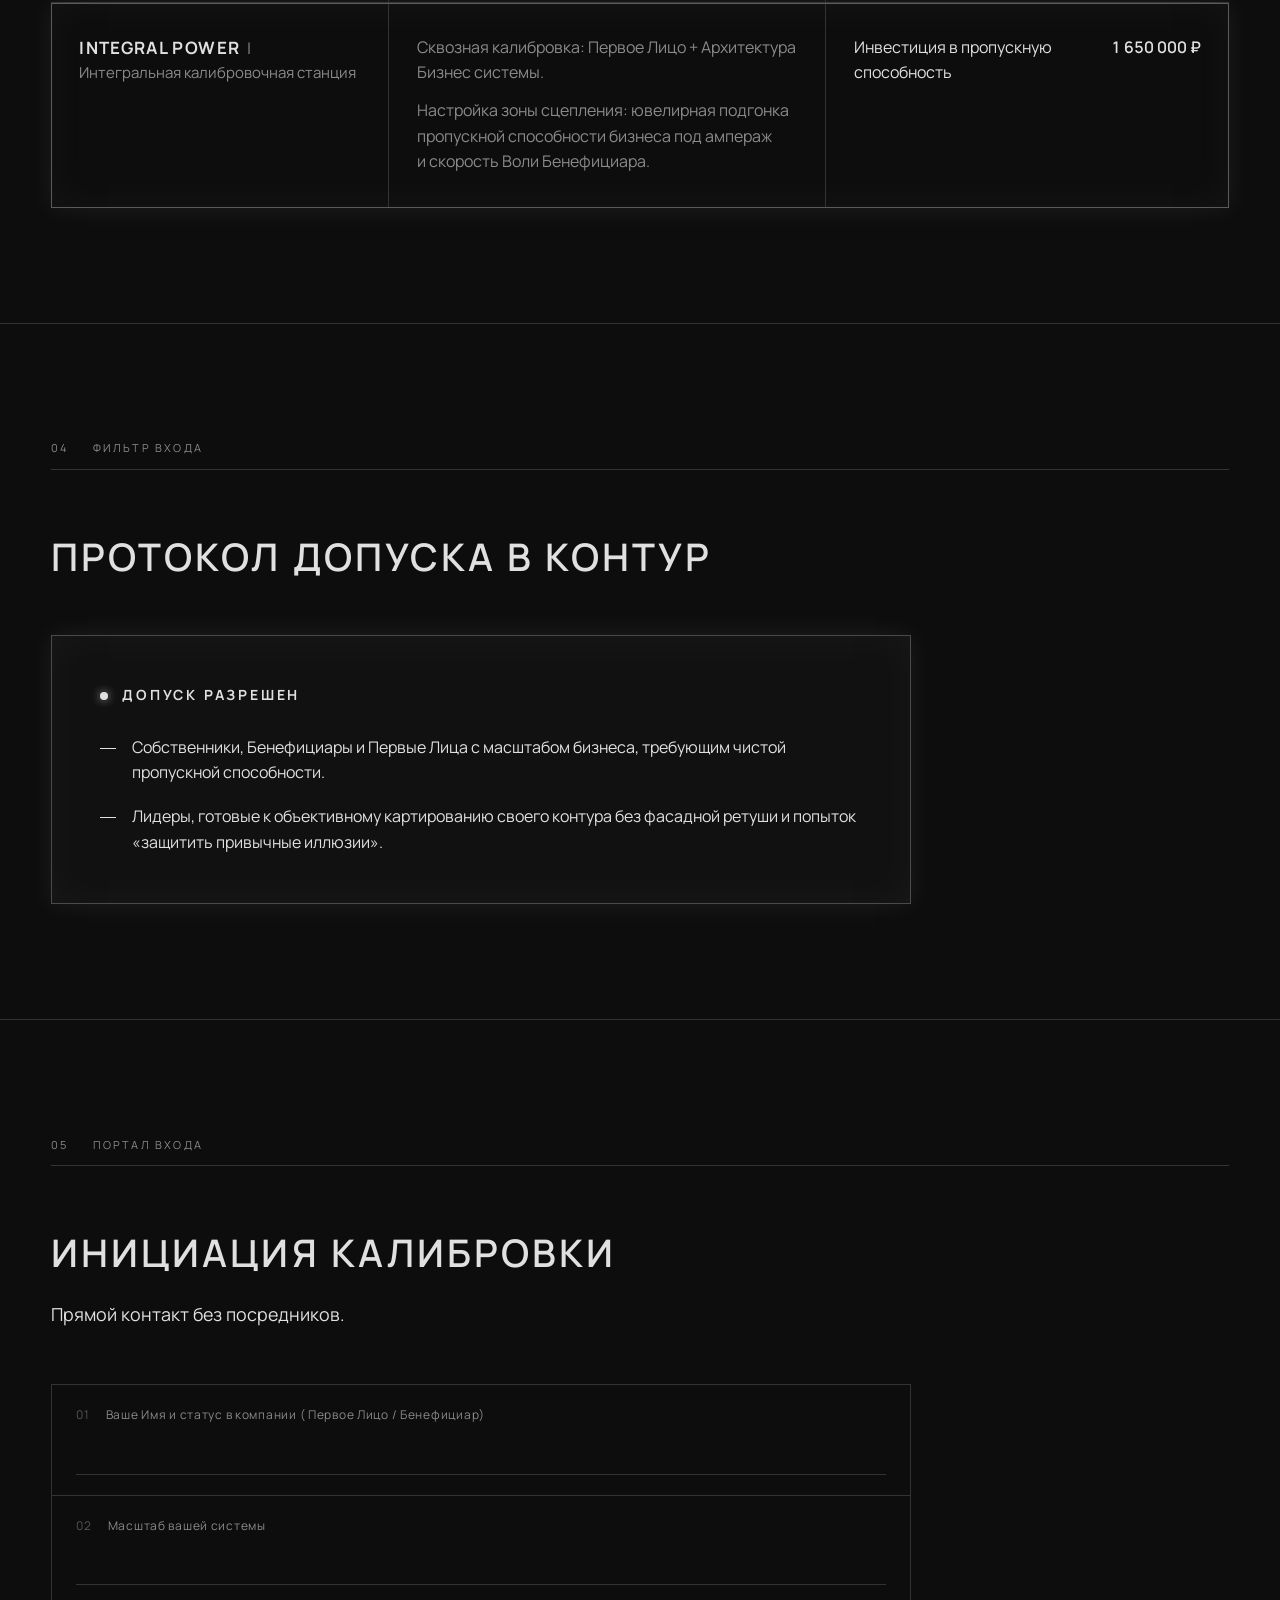
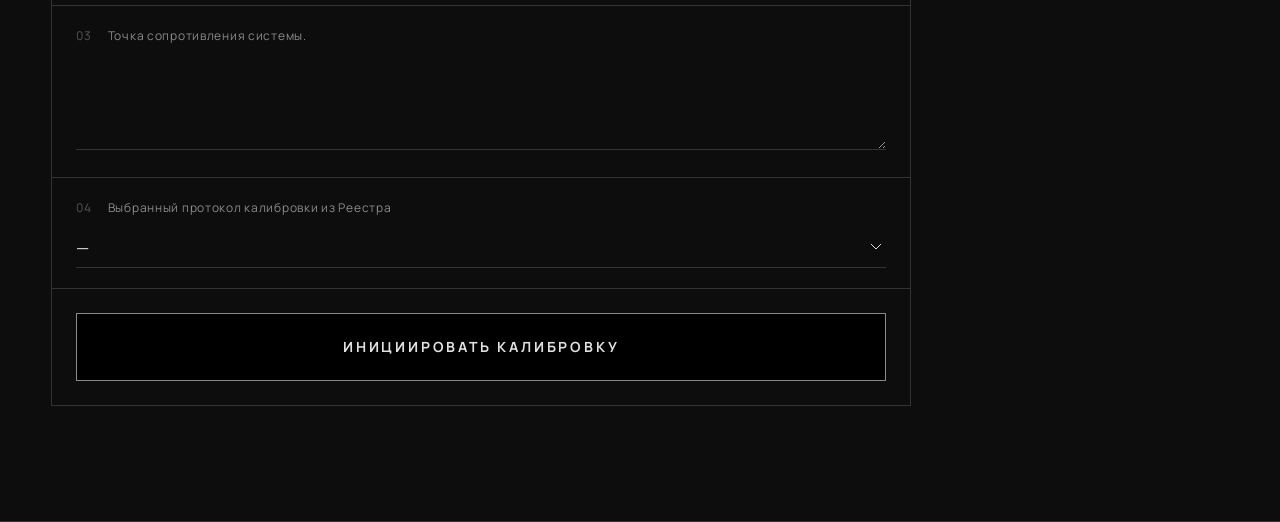
==== commit 53d53973: "Публикация: Типографика: неразрывные пробелы после предлогов и союзов" ====
--- a/index.html
+++ b/index.html
@@ -21,12 +21,12 @@
     <div class="hero__grid">
       <div class="hero__text">
         <p class="overline">СТАНЦИЯ СВЕРХПРОВОДИМОСТИ // ЭТАЛОННАЯ ЧАСТОТА</p>
-        <h1 class="h1">Инженерия пропускной способности бизнес систем с высоким напряжением.</h1>
+        <h1 class="h1">Инженерия пропускной способности бизнес систем с&nbsp;высоким напряжением.</h1>
         <div class="manifest">
-          <p>Калибровка бизнес-архитектур, выявление явных и скрытых сопротивлений системы тормозящих генерацию Абсолютного профицита.</p>
-          <p>Тотальная проводимость бизнес системы на всех уровнях - неизбежный элемент, восстанавливающий целостность и устойчивость всей системы.</p>
-        </div>
-        <p class="status"><span class="status__lamp" aria-hidden="true"></span>Вход в контур — Собственники бизнеса, Бенефициары.</p>
+          <p>Калибровка бизнес-архитектур, выявление явных и&nbsp;скрытых сопротивлений системы тормозящих генерацию Абсолютного профицита.</p>
+          <p>Тотальная проводимость бизнес системы на&nbsp;всех уровнях&nbsp;- неизбежный элемент, восстанавливающий целостность и&nbsp;устойчивость всей системы.</p>
+        </div>
+        <p class="status"><span class="status__lamp" aria-hidden="true"></span>Вход в&nbsp;контур&nbsp;— Собственники бизнеса, Бенефициары.</p>
       </div>
       <!-- Кристалл/вектор проводимости — моя графика по описанию из концепции -->
       <figure class="hero__art" aria-hidden="true">
@@ -65,8 +65,8 @@
   <!-- 2. ФИЗИКА ПРОВОДИМОСТИ СИСТЕМЫ -->
   <section class="block" id="physics">
     <div class="block__index"><span>02</span><span>Физика проводимости системы</span></div>
-    <h2 class="h2">Восстановление сквозной проводимости и архитектуры бизнеса.</h2>
-    <p class="lead">Линейный бизнес ищет причины потери масштаба в «маркетинге» или «сотрудниках». Это фасадная галлюцинация. Реальная потеря потенциала происходит по ключевым и фундаментальным причинам:</p>
+    <h2 class="h2">Восстановление сквозной проводимости и&nbsp;архитектуры бизнеса.</h2>
+    <p class="lead">Линейный бизнес ищет причины потери масштаба в&nbsp;«маркетинге» или&nbsp;«сотрудниках». Это&nbsp;фасадная галлюцинация. Реальная потеря потенциала происходит по&nbsp;ключевым и&nbsp;фундаментальным причинам:</p>
 
     <div class="cells cells--3">
       <!-- Схемы каналов — моя графика по описанию из концепции -->
@@ -81,7 +81,7 @@
           <line class="flow" x1="10" y1="60" x2="70" y2="60"/>
         </svg>
         <h3 class="h3">ДИССИПАЦИЯ (Размытие контура)</h3>
-        <p>Бесконтрольное рассеивание капитала, времени и внимания. Возникает из-за отсутствия четкой архитектуры идентичности и системной дисциплины.</p>
+        <p>Бесконтрольное рассеивание капитала, времени и&nbsp;внимания. Возникает из-за отсутствия четкой архитектуры идентичности и&nbsp;системной дисциплины.</p>
       </article>
 
       <article class="cell">
@@ -100,7 +100,7 @@
           <polyline class="flow" points="80,52 88,60 80,68"/>
         </svg>
         <h3 class="h3">ГИПЕР-СЖАТИЕ (Блокировка проводимости)</h3>
-        <p>Контроль и жесткие регламенты. Система защищает свои инструкции, но физически отталкивает входящие финансовые транзакции и профицитных клиентов.</p>
+        <p>Контроль и&nbsp;жесткие регламенты. Система защищает свои инструкции, но&nbsp;физически отталкивает входящие финансовые транзакции и&nbsp;профицитных клиентов.</p>
       </article>
 
       <article class="cell">
@@ -115,33 +115,33 @@
             <line x1="200" y1="100" x2="200" y2="106"/>
           </g>
         </svg>
-        <h3 class="h3">ИМПУЛЬС В ВЕКТОР (материализация бизнеса)</h3>
-        <p>Документы основания это не формальность, а зафиксированный на бумаге КОД, который задает вектор течения всей энергии системы, а бизнес с точность до миллиметра исполняет этот сценарий.</p>
-      </article>
-    </div>
-
-    <p class="summary">Внутренняя отчетность не покажет вам что за ее пределами. Калибровка проявляет то, что ваша система оттолкнула на входе.</p>
+        <h3 class="h3">ИМПУЛЬС В&nbsp;ВЕКТОР (материализация бизнеса)</h3>
+        <p>Документы основания это&nbsp;не&nbsp;формальность, а&nbsp;зафиксированный на&nbsp;бумаге КОД, который задает вектор течения всей энергии системы, а&nbsp;бизнес с&nbsp;точность до&nbsp;миллиметра исполняет этот сценарий.</p>
+      </article>
+    </div>
+
+    <p class="summary">Внутренняя отчетность не&nbsp;покажет вам что&nbsp;за&nbsp;ее пределами. Калибровка проявляет то, что&nbsp;ваша система оттолкнула на&nbsp;входе.</p>
   </section>
 
   <!-- 3. РЕЕСТР ПРОТОКОЛОВ -->
   <section class="block" id="registry">
     <div class="block__index"><span>03</span><span>Реестр протоколов</span></div>
     <h2 class="h2">Номенклатура калибровочных протоколов</h2>
-    <p class="note">(Параметры входа и стоимость фиксированы).</p>
+    <p class="note">(Параметры входа и&nbsp;стоимость фиксированы).</p>
 
     <div class="spec">
       <article class="spec__row">
         <div class="spec__code"><span class="code">EXPRESS-CAPACITY</span> <span class="sep">|</span> <span class="name">Аудит пропускных сечений</span></div>
         <div class="spec__body">
-          <p>Диагностика операционного контура бизнес системы. Выявление зон диссипации и гипер-сжатия, блокирующих пропускную способность бизнес системы и профицитный поток Первого Лица.</p>
+          <p>Диагностика операционного контура бизнес системы. Выявление зон диссипации и&nbsp;гипер-сжатия, блокирующих пропускную способность бизнес системы и&nbsp;профицитный поток Первого Лица.</p>
         </div>
         <ul class="spec__prices">
-          <li><span>Локальная точка</span><b>350 000 ₽</b></li>
-          <li><span>Флагманский контур</span><b>500 000 ₽</b></li>
-          <li><span>Сквозная система</span><b>750 000 ₽</b></li>
+          <li><span>Локальная точка</span><b>350&nbsp;000&nbsp;₽</b></li>
+          <li><span>Флагманский контур</span><b>500&nbsp;000&nbsp;₽</b></li>
+          <li><span>Сквозная система</span><b>750&nbsp;000&nbsp;₽</b></li>
           <li class="spec__station">
-            <span>«Самодостаточная Квантовая Станция калибровки». Калибровка мышления, увидеть физику Капитала, понять природу Энтропии, выжечь иллюзии. Повысить емкость, плотность, ампераж, восстановить Суверенитет. Обладая необходимой емкостью Заводской Конфигурации и естественной склонностью к системной сборке возможность для самостоятельной перестройки тотальной проводимости контура. Доступ в Закрытый канал на 30 дней:</span>
-            <b>450 000 ₽</b>
+            <span>«Самодостаточная Квантовая Станция калибровки». Калибровка мышления, увидеть физику Капитала, понять природу Энтропии, выжечь иллюзии. Повысить емкость, плотность, ампераж, восстановить Суверенитет. Обладая необходимой емкостью Заводской Конфигурации и&nbsp;естественной склонностью к&nbsp;системной сборке возможность для&nbsp;самостоятельной перестройки тотальной проводимости контура. Доступ в&nbsp;Закрытый канал на&nbsp;30 дней:</span>
+            <b>450&nbsp;000&nbsp;₽</b>
           </li>
         </ul>
       </article>
@@ -149,10 +149,10 @@
       <article class="spec__row">
         <div class="spec__code"><span class="code">SOVEREIGN VECTOR</span> <span class="sep">|</span> <span class="name">Калибровка емкости Первого Лица</span></div>
         <div class="spec__body">
-          <p>Калибровка биосистемы и волевого вектора Лидера. Выявление точек бессознательного пережатия системы.</p>
+          <p>Калибровка биосистемы и&nbsp;волевого вектора Лидера. Выявление точек бессознательного пережатия системы.</p>
         </div>
         <ul class="spec__prices">
-          <li><span>Инвестиция в проводимость</span><b>750 000 ₽</b></li>
+          <li><span>Инвестиция в&nbsp;проводимость</span><b>750&nbsp;000&nbsp;₽</b></li>
         </ul>
       </article>
 
@@ -161,10 +161,10 @@
         <div class="spec__code"><span class="code">INTEGRAL POWER</span> <span class="sep">|</span> <span class="name">Интегральная калибровочная станция</span></div>
         <div class="spec__body">
           <p>Сквозная калибровка: Первое Лицо + Архитектура Бизнес системы.</p>
-          <p>Настройка зоны сцепления: ювелирная подгонка пропускной способности бизнеса под ампераж и скорость Воли Бенефициара.</p>
+          <p>Настройка зоны сцепления: ювелирная подгонка пропускной способности бизнеса под&nbsp;ампераж и&nbsp;скорость Воли Бенефициара.</p>
         </div>
         <ul class="spec__prices">
-          <li><span>Инвестиция в пропускную способность</span><b>1 650 000 ₽</b></li>
+          <li><span>Инвестиция в&nbsp;пропускную способность</span><b>1&nbsp;650&nbsp;000&nbsp;₽</b></li>
         </ul>
       </article>
     </div>
@@ -173,13 +173,13 @@
   <!-- 4. ФИЛЬТР ВХОДА -->
   <section class="block" id="filter">
     <div class="block__index"><span>04</span><span>Фильтр входа</span></div>
-    <h2 class="h2">Протокол допуска в контур</h2>
+    <h2 class="h2">Протокол допуска в&nbsp;контур</h2>
     <!-- Блок «Отказ в доступе» не добавлен: его нет в текстах (открытый вопрос в BRIEF.md) -->
     <div class="gate gate--granted">
       <p class="gate__status"><span class="status__lamp" aria-hidden="true"></span>ДОПУСК РАЗРЕШЕН</p>
       <ul class="gate__list">
-        <li>Собственники, Бенефициары и Первые Лица с масштабом бизнеса, требующим чистой пропускной способности.</li>
-        <li>Лидеры, готовые к объективному картированию своего контура без фасадной ретуши и попыток «защитить привычные иллюзии».</li>
+        <li>Собственники, Бенефициары и&nbsp;Первые Лица с&nbsp;масштабом бизнеса, требующим чистой пропускной способности.</li>
+        <li>Лидеры, готовые к&nbsp;объективному картированию своего контура без&nbsp;фасадной ретуши и&nbsp;попыток «защитить привычные иллюзии».</li>
       </ul>
     </div>
   </section>
@@ -188,12 +188,12 @@
   <section class="block" id="portal">
     <div class="block__index"><span>05</span><span>Портал входа</span></div>
     <h2 class="h2">Инициация калибровки</h2>
-    <p class="lead">Прямой контакт без посредников.</p>
+    <p class="lead">Прямой контакт без&nbsp;посредников.</p>
 
     <!-- Обработчик формы не подключён: адреса отправки в материалах нет -->
     <form class="terminal" action="#" method="post" novalidate>
       <label class="field">
-        <span class="field__label"><i>01</i>Ваше Имя и статус в компании ( Первое Лицо / Бенефициар)</span>
+        <span class="field__label"><i>01</i>Ваше Имя и&nbsp;статус в&nbsp;компании&nbsp;(&nbsp;Первое Лицо / Бенефициар)</span>
         <input type="text" name="name" autocomplete="name" required>
       </label>
       <label class="field">
@@ -205,17 +205,17 @@
         <textarea name="resistance" rows="3" required></textarea>
       </label>
       <label class="field">
-        <span class="field__label"><i>04</i>Выбранный протокол калибровки из Реестра</span>
+        <span class="field__label"><i>04</i>Выбранный протокол калибровки из&nbsp;Реестра</span>
         <select name="protocol" required>
           <option value="" selected disabled>—</option>
           <optgroup label="EXPRESS-CAPACITY | Аудит пропускных сечений">
-            <option>Локальная точка: 350 000 ₽</option>
-            <option>Флагманский контур: 500 000 ₽</option>
-            <option>Сквозная система: 750 000 ₽</option>
-            <option>«Самодостаточная Квантовая Станция калибровки»: 450 000 ₽</option>
+            <option>Локальная точка: 350&nbsp;000&nbsp;₽</option>
+            <option>Флагманский контур: 500&nbsp;000&nbsp;₽</option>
+            <option>Сквозная система: 750&nbsp;000&nbsp;₽</option>
+            <option>«Самодостаточная Квантовая Станция калибровки»: 450&nbsp;000&nbsp;₽</option>
           </optgroup>
-          <option>SOVEREIGN VECTOR | Калибровка емкости Первого Лица: 750 000 ₽</option>
-          <option>INTEGRAL POWER | Интегральная калибровочная станция: 1 650 000 ₽</option>
+          <option>SOVEREIGN VECTOR | Калибровка емкости Первого Лица: 750&nbsp;000&nbsp;₽</option>
+          <option>INTEGRAL POWER | Интегральная калибровочная станция: 1&nbsp;650&nbsp;000&nbsp;₽</option>
         </select>
       </label>
       <button class="btn" type="submit">ИНИЦИИРОВАТЬ КАЛИБРОВКУ</button>
--- a/css/style.css
+++ b/css/style.css
@@ -28,12 +28,10 @@
 p { margin: 0; }
 ul { margin: 0; padding: 0; list-style: none; }
 
-/* Сетка-чертёж: рамка по краям, блоки разделены линиями */
+/* Сетка-чертёж: блоки разделены только горизонтальными линиями */
 .frame {
   max-width: 1280px;
   margin: 0 auto;
-  border-left: 1px solid var(--line);
-  border-right: 1px solid var(--line);
 }
 
 .block {
@@ -101,6 +99,8 @@
 .note { color: var(--muted); }
 
 /* 1. Главный экран */
+.hero { padding-top: clamp(28px, 4.5vw, 60px); }
+
 .hero__grid {
   display: grid;
   grid-template-columns: 1.3fr 1fr;
@@ -360,7 +360,6 @@
 }
 
 @media (max-width: 600px) {
-  .frame { border-left: 0; border-right: 0; }
   .block__index { gap: 12px; }
   .cell { padding: 24px 16px; }
   .spec__row > * { padding: 24px 16px; }
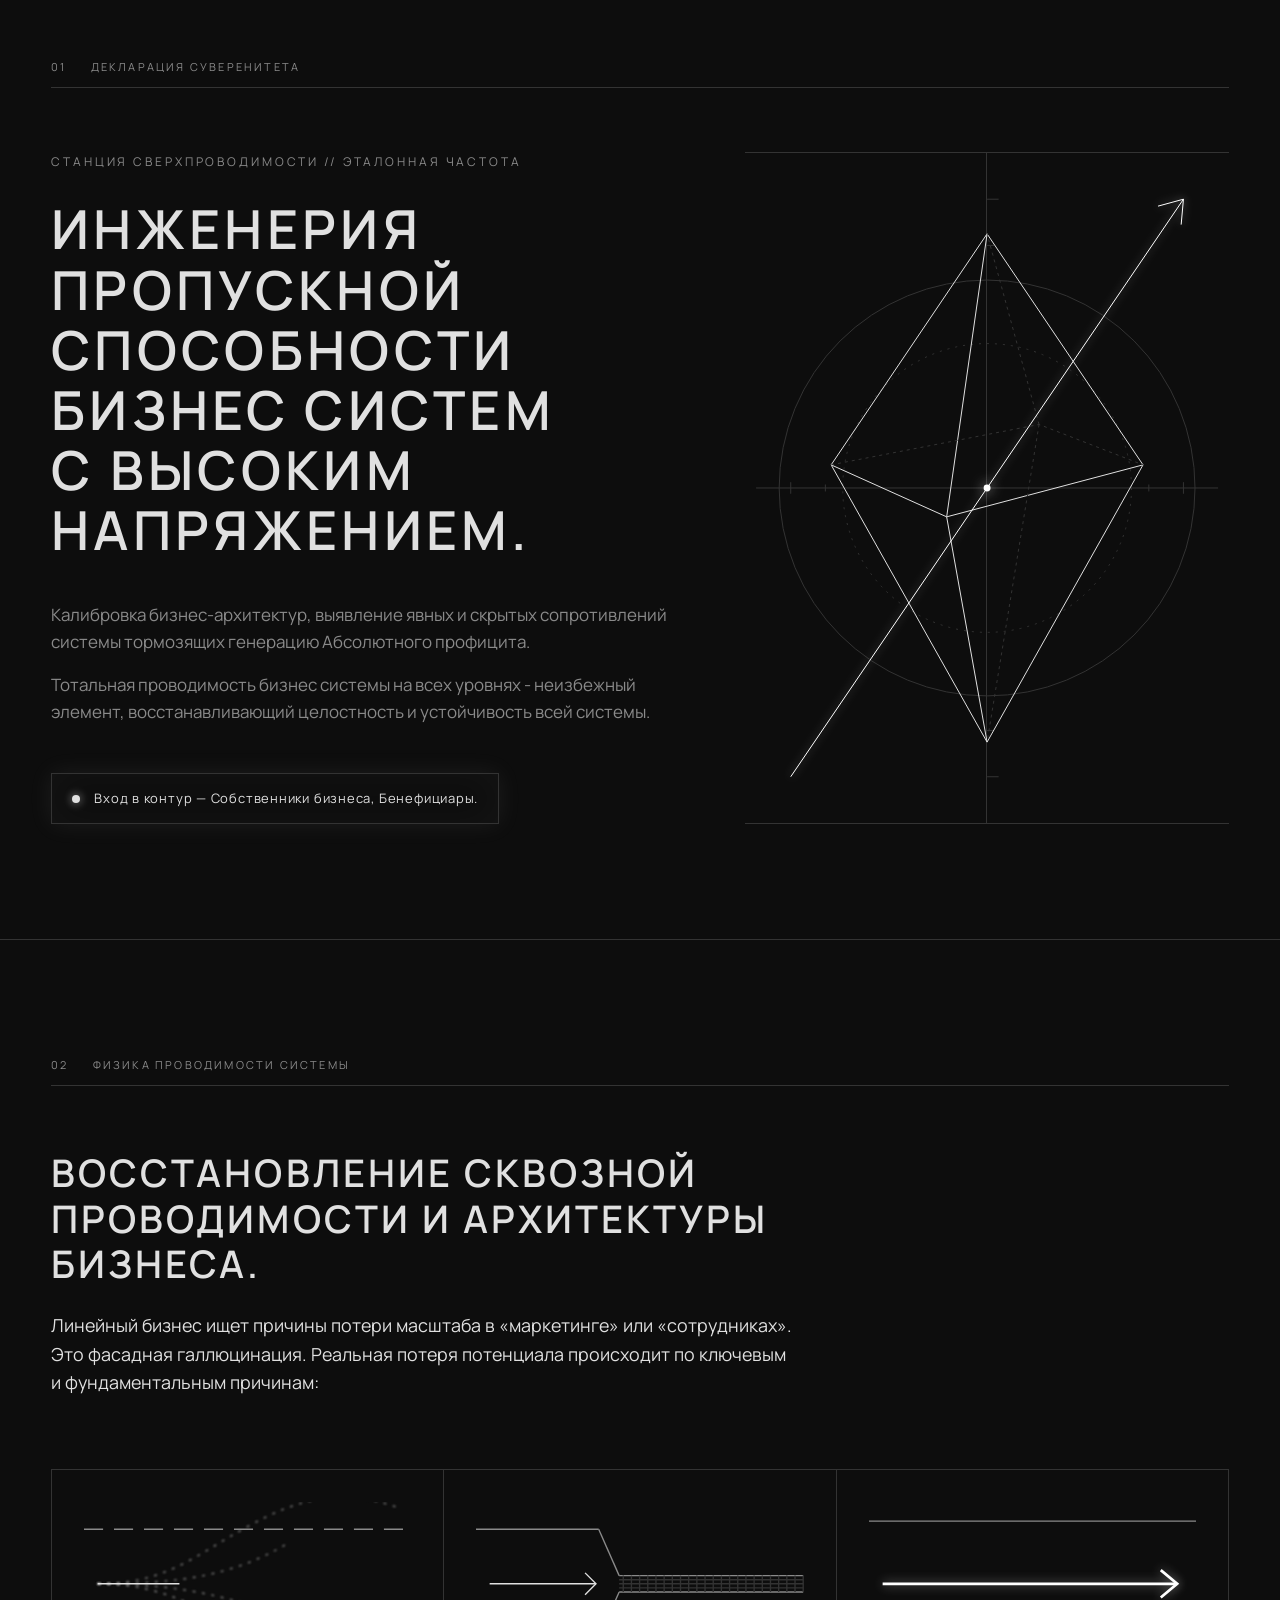
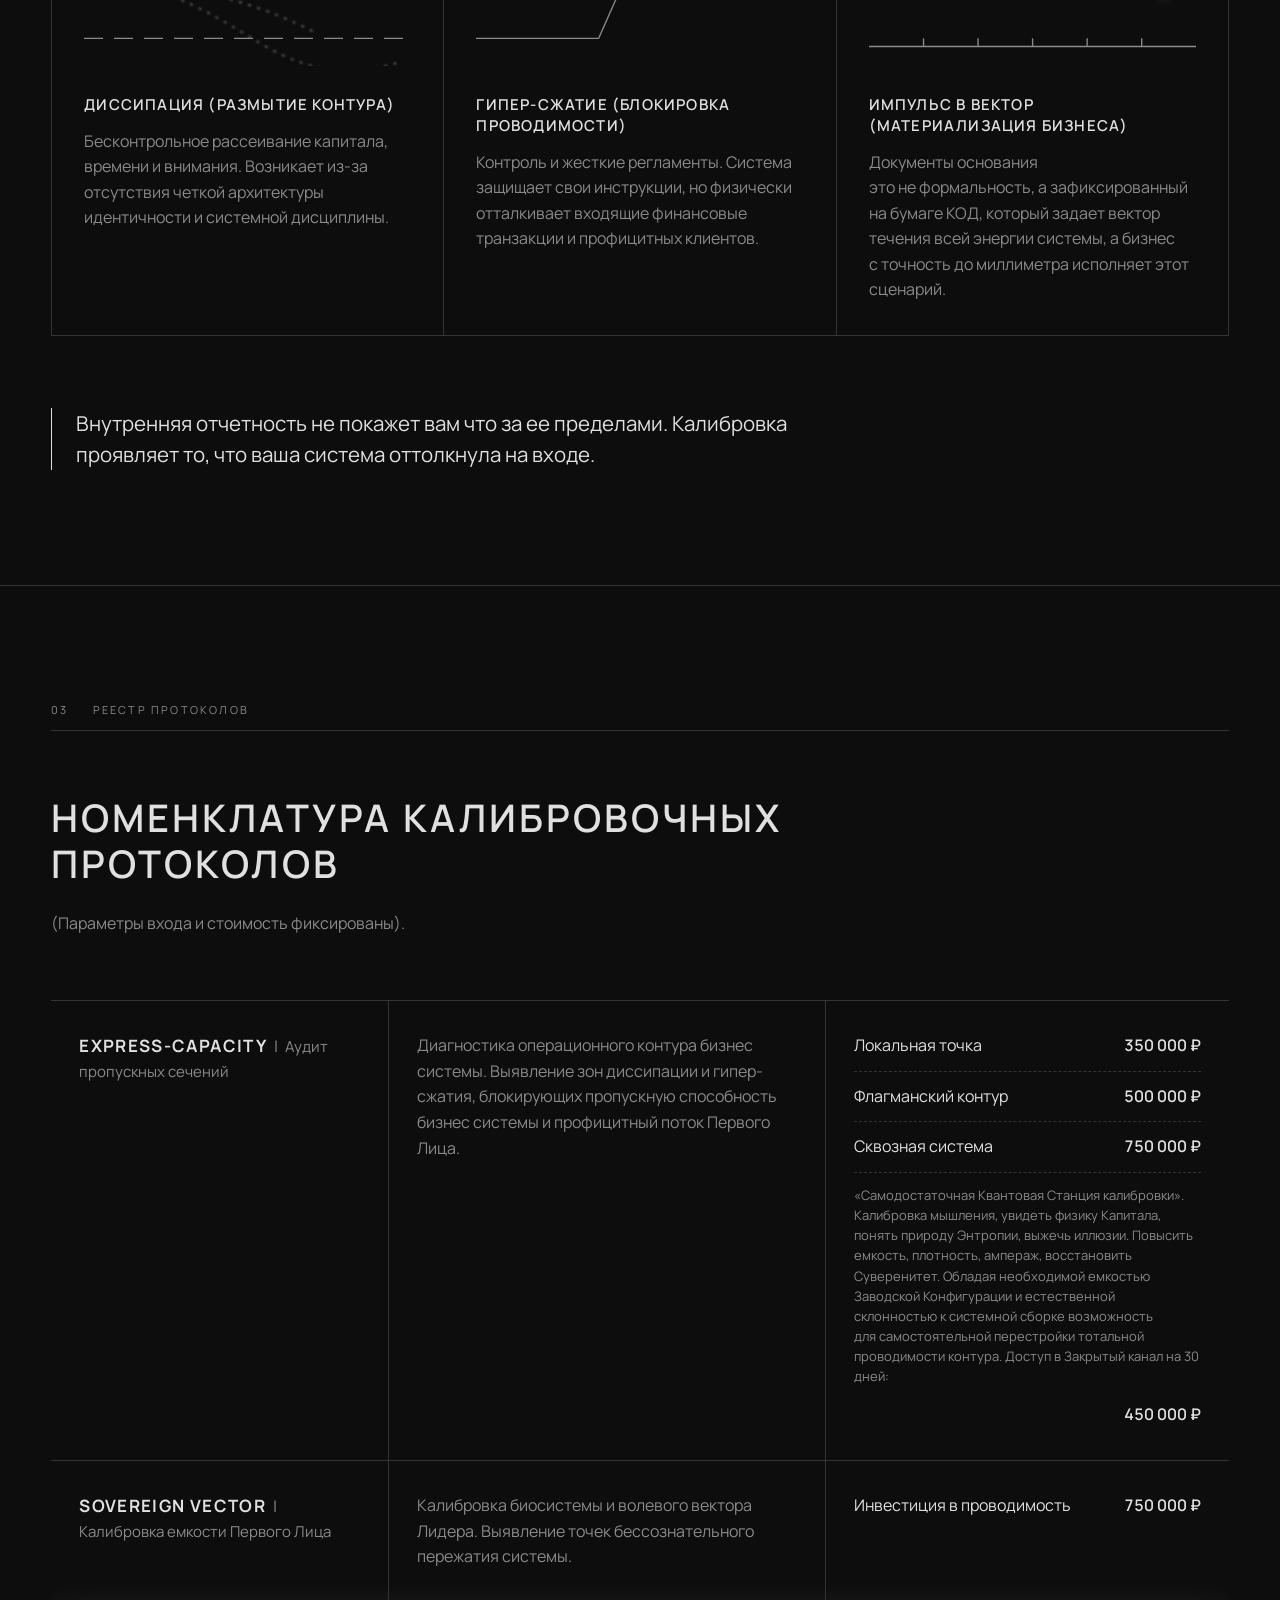
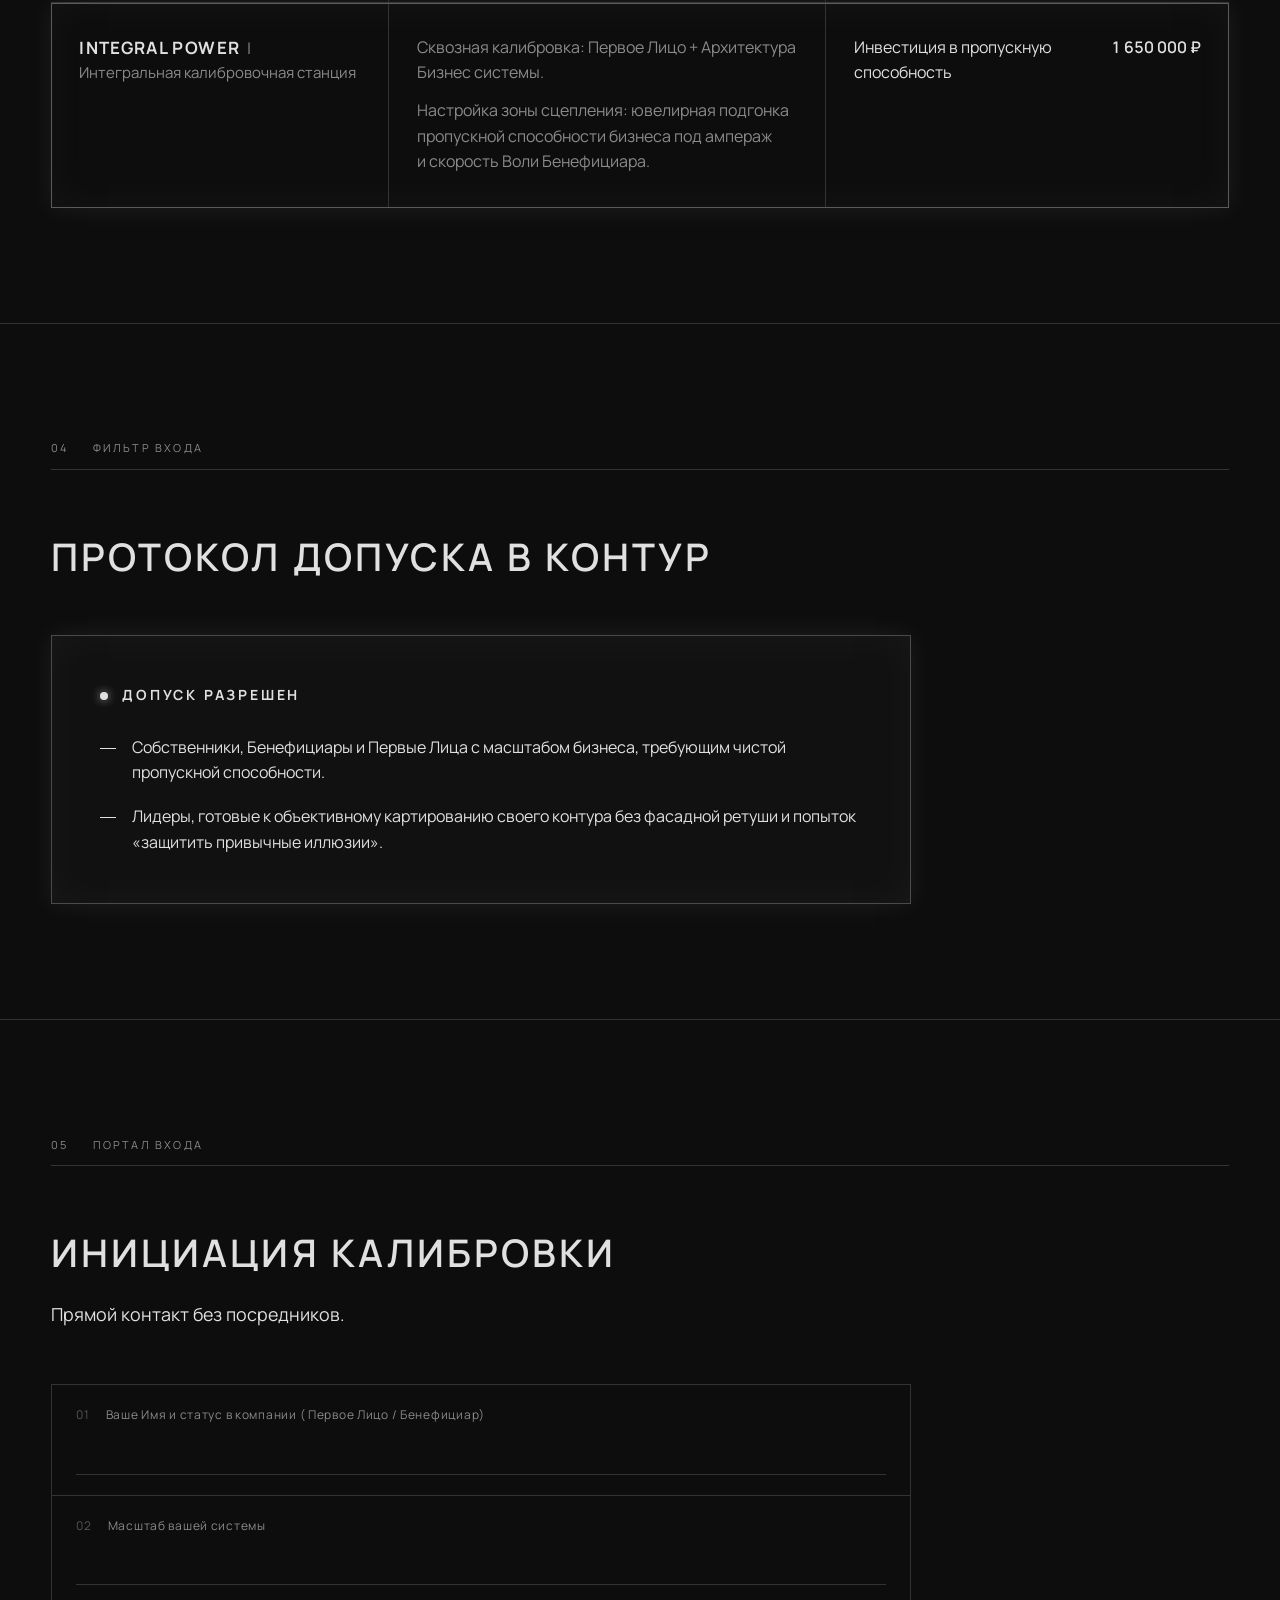
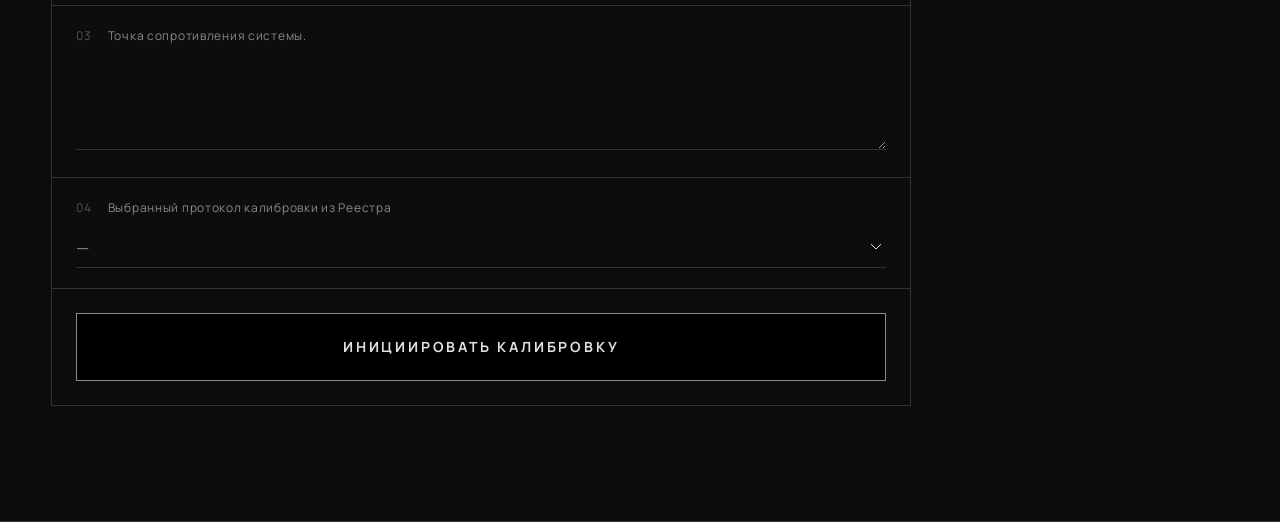
==== commit 3906343c: "Публикация: Форма: свой выпадающий список протоколов в стиле сайта" ====
--- a/index.html
+++ b/index.html
@@ -9,7 +9,7 @@
   <link rel="preconnect" href="https://fonts.gstatic.com" crossorigin>
   <!-- Space Grotesk не поддерживает кириллицу, поэтому взят Manrope (моя замена) -->
   <link href="https://fonts.googleapis.com/css2?family=Manrope:wght@300;400;500;600;700&display=swap" rel="stylesheet">
-  <link rel="stylesheet" href="css/style.css">
+  <link rel="stylesheet" href="css/style.css?v=5">
 </head>
 <body>
 
@@ -224,6 +224,6 @@
 
 </main>
 
-<script src="js/main.js"></script>
+<script src="js/main.js?v=5"></script>
 </body>
 </html>
--- a/css/style.css
+++ b/css/style.css
@@ -315,6 +315,123 @@
   background: url("data:image/svg+xml,%3Csvg xmlns='http://www.w3.org/2000/svg' width='12' height='8' fill='none'%3E%3Cpath d='M1 1l5 5 5-5' stroke='%23E0E0E0'/%3E%3C/svg%3E") no-repeat right 4px center;
 }
 .field select option, .field select optgroup { background: var(--bg); color: var(--text); }
+
+/* Свой выпадающий список (строится в js/main.js из <select>) */
+.dd__native {
+  position: absolute !important;
+  width: 1px !important; height: 1px !important;
+  opacity: 0; pointer-events: none;
+}
+.field { position: relative; }
+.dd { position: relative; }
+
+.dd__btn {
+  display: block;
+  width: 100%;
+  padding: 6px 28px 6px 0;
+  border: 0;
+  border-bottom: 1px solid var(--line);
+  border-radius: 0;
+  background: url("data:image/svg+xml,%3Csvg xmlns='http://www.w3.org/2000/svg' width='12' height='8' fill='none'%3E%3Cpath d='M1 1l5 5 5-5' stroke='%23E0E0E0'/%3E%3C/svg%3E") no-repeat right 4px center;
+  color: var(--muted);
+  font: inherit;
+  font-size: 17px;
+  text-align: left;
+  cursor: pointer;
+  transition: none;
+}
+.dd.has-value .dd__btn { color: var(--text); }
+.dd__btn:focus-visible,
+.dd.is-open .dd__btn { outline: none; border-bottom-color: var(--white); }
+.dd.is-open .dd__btn {
+  background-image: url("data:image/svg+xml,%3Csvg xmlns='http://www.w3.org/2000/svg' width='12' height='8' fill='none'%3E%3Cpath d='M1 7l5-5 5 5' stroke='%23FFFFFF'/%3E%3C/svg%3E");
+}
+.field.is-invalid .dd__btn { border-bottom-style: dashed; border-bottom-color: var(--muted); }
+
+.dd__list {
+  position: absolute;
+  z-index: 10;
+  top: calc(100% + 8px);
+  left: 0;
+  right: 0;
+  max-height: 380px;
+  overflow-y: auto;
+  margin: 0;
+  padding: 8px 0;
+  list-style: none;
+  background: var(--bg);
+  border: 1px solid #4A4A4A;
+  box-shadow: 0 24px 48px rgba(0, 0, 0, 0.7), var(--glow);
+  outline: none;
+}
+
+.dd__group {
+  padding: 14px 16px 8px;
+  font-size: 11px;
+  font-weight: 600;
+  letter-spacing: 0.2em;
+  text-transform: uppercase;
+  color: var(--muted);
+}
+.dd__group + .dd__opt { border-top: 1px solid var(--line); }
+.dd__group:not(:first-child) { margin-top: 4px; border-top: 1px solid var(--line); }
+
+.dd__opt {
+  display: flex;
+  justify-content: space-between;
+  align-items: baseline;
+  gap: 16px;
+  padding: 12px 16px;
+  border-left: 1px solid transparent;
+  color: var(--muted);
+  font-size: 15px;
+  line-height: 1.45;
+  cursor: pointer;
+}
+.dd__opt--sub { padding-left: 32px; }
+.dd__opt--sub[aria-selected="true"]::before { left: 16px; }
+/* верхнеуровневые протоколы — с кодом капсом, как в реестре */
+.dd__opt:not(.dd__opt--sub) { border-top: 1px solid var(--line); }
+.dd__opt:not(.dd__opt--sub) .dd__label { color: var(--text); }
+
+.dd__code { font-weight: 700; letter-spacing: var(--track); }
+
+.dd__price {
+  flex: none;
+  white-space: nowrap;
+  font-variant-numeric: tabular-nums;
+  color: var(--text);
+}
+
+/* Подсветка — резкая, без плавности */
+.dd__opt.is-active {
+  color: var(--white);
+  background: rgba(224, 224, 224, 0.04);
+  border-left-color: var(--white);
+}
+.dd__opt.is-active .dd__label,
+.dd__opt.is-active .dd__price { color: var(--white); }
+/* точка выбранного пункта — в левом отступе, текст не сдвигает */
+.dd__opt { position: relative; }
+.dd__opt[aria-selected="true"]::before {
+  content: "";
+  position: absolute;
+  left: 5px;
+  top: calc(12px + 0.725em - 3px);
+  width: 6px;
+  height: 6px;
+  border-radius: 50%;
+  background: var(--white);
+  box-shadow: 0 0 8px rgba(255, 255, 255, 0.6);
+}
+
+@media (max-width: 600px) {
+  .dd__opt { font-size: 14px; padding: 12px; }
+  .dd__opt--sub { padding-left: 24px; }
+  .dd__opt--sub[aria-selected="true"]::before { left: 10px; }
+  .dd__opt[aria-selected="true"]:not(.dd__opt--sub)::before { left: 3px; }
+  .dd__group { padding: 14px 12px 8px; }
+}
 
 /* Фокус — резкое включение, без плавности */
 .field:focus-within .field__label { color: var(--text); }
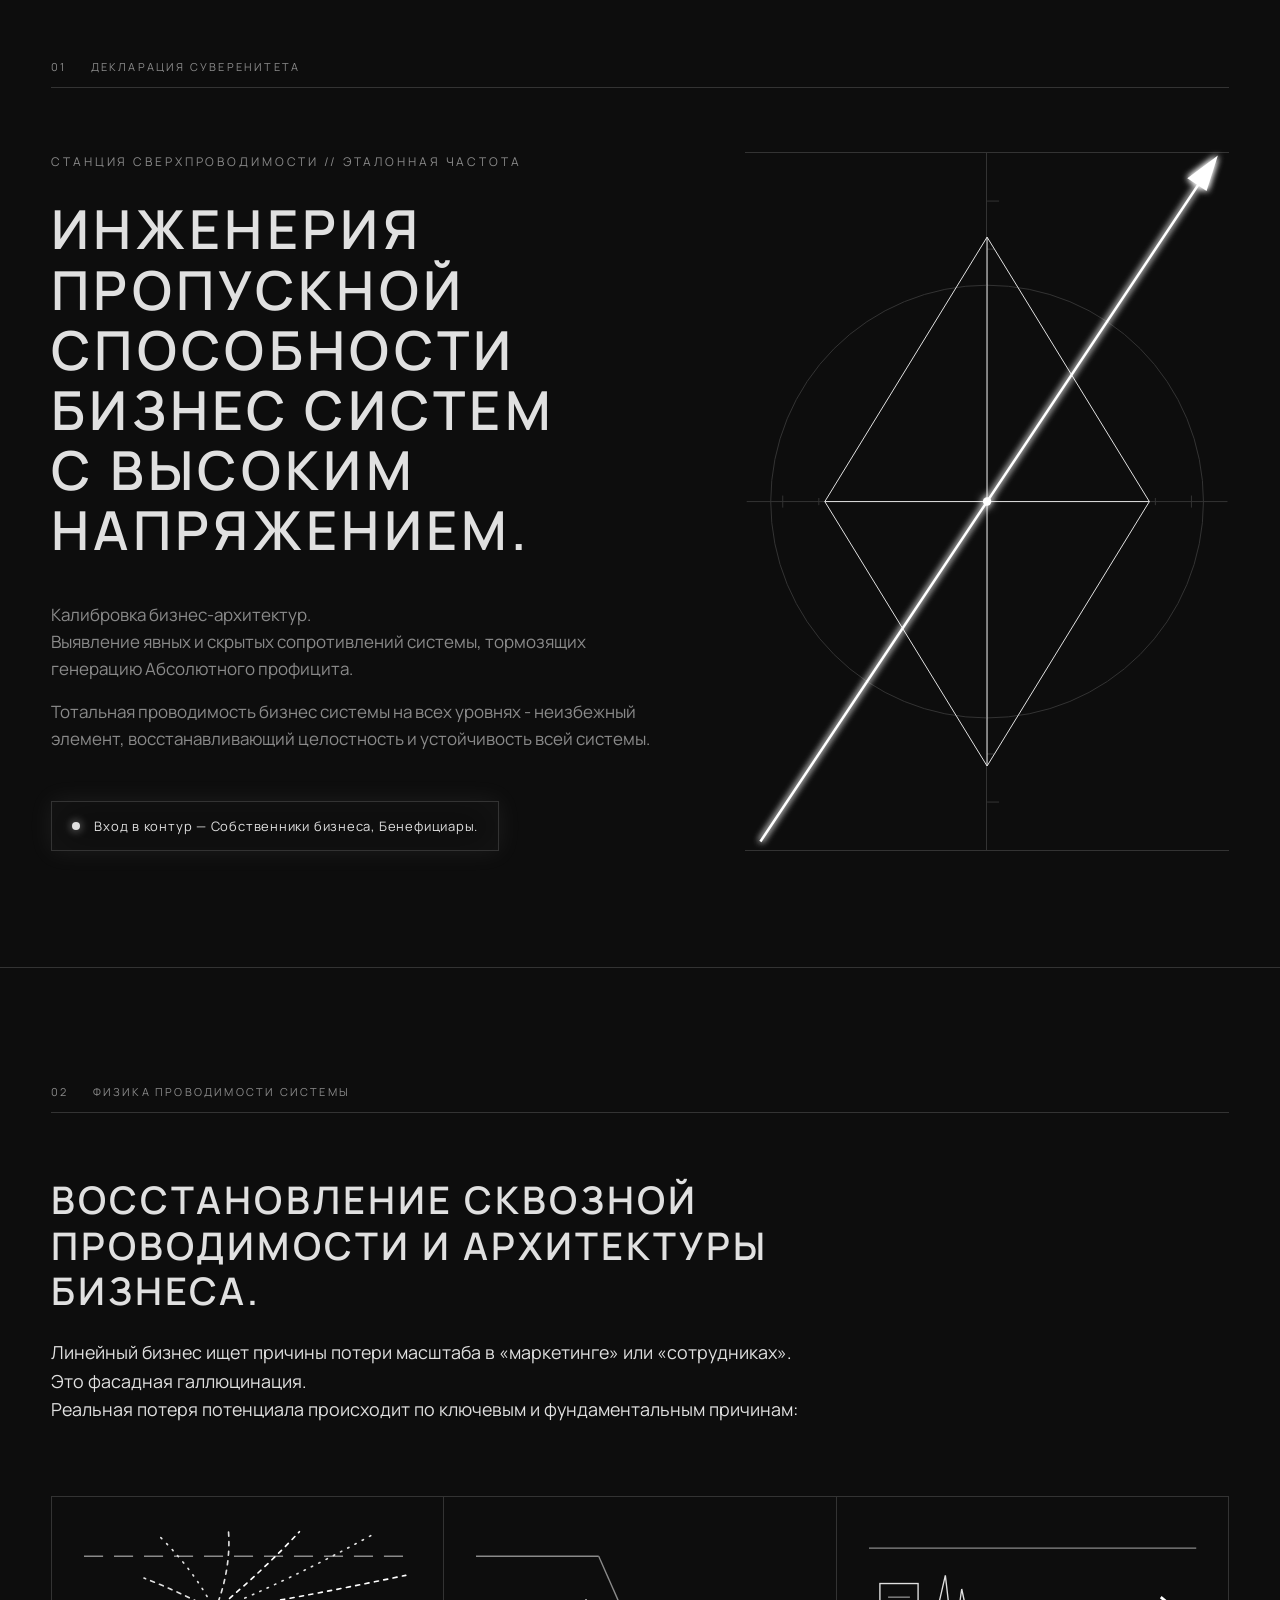
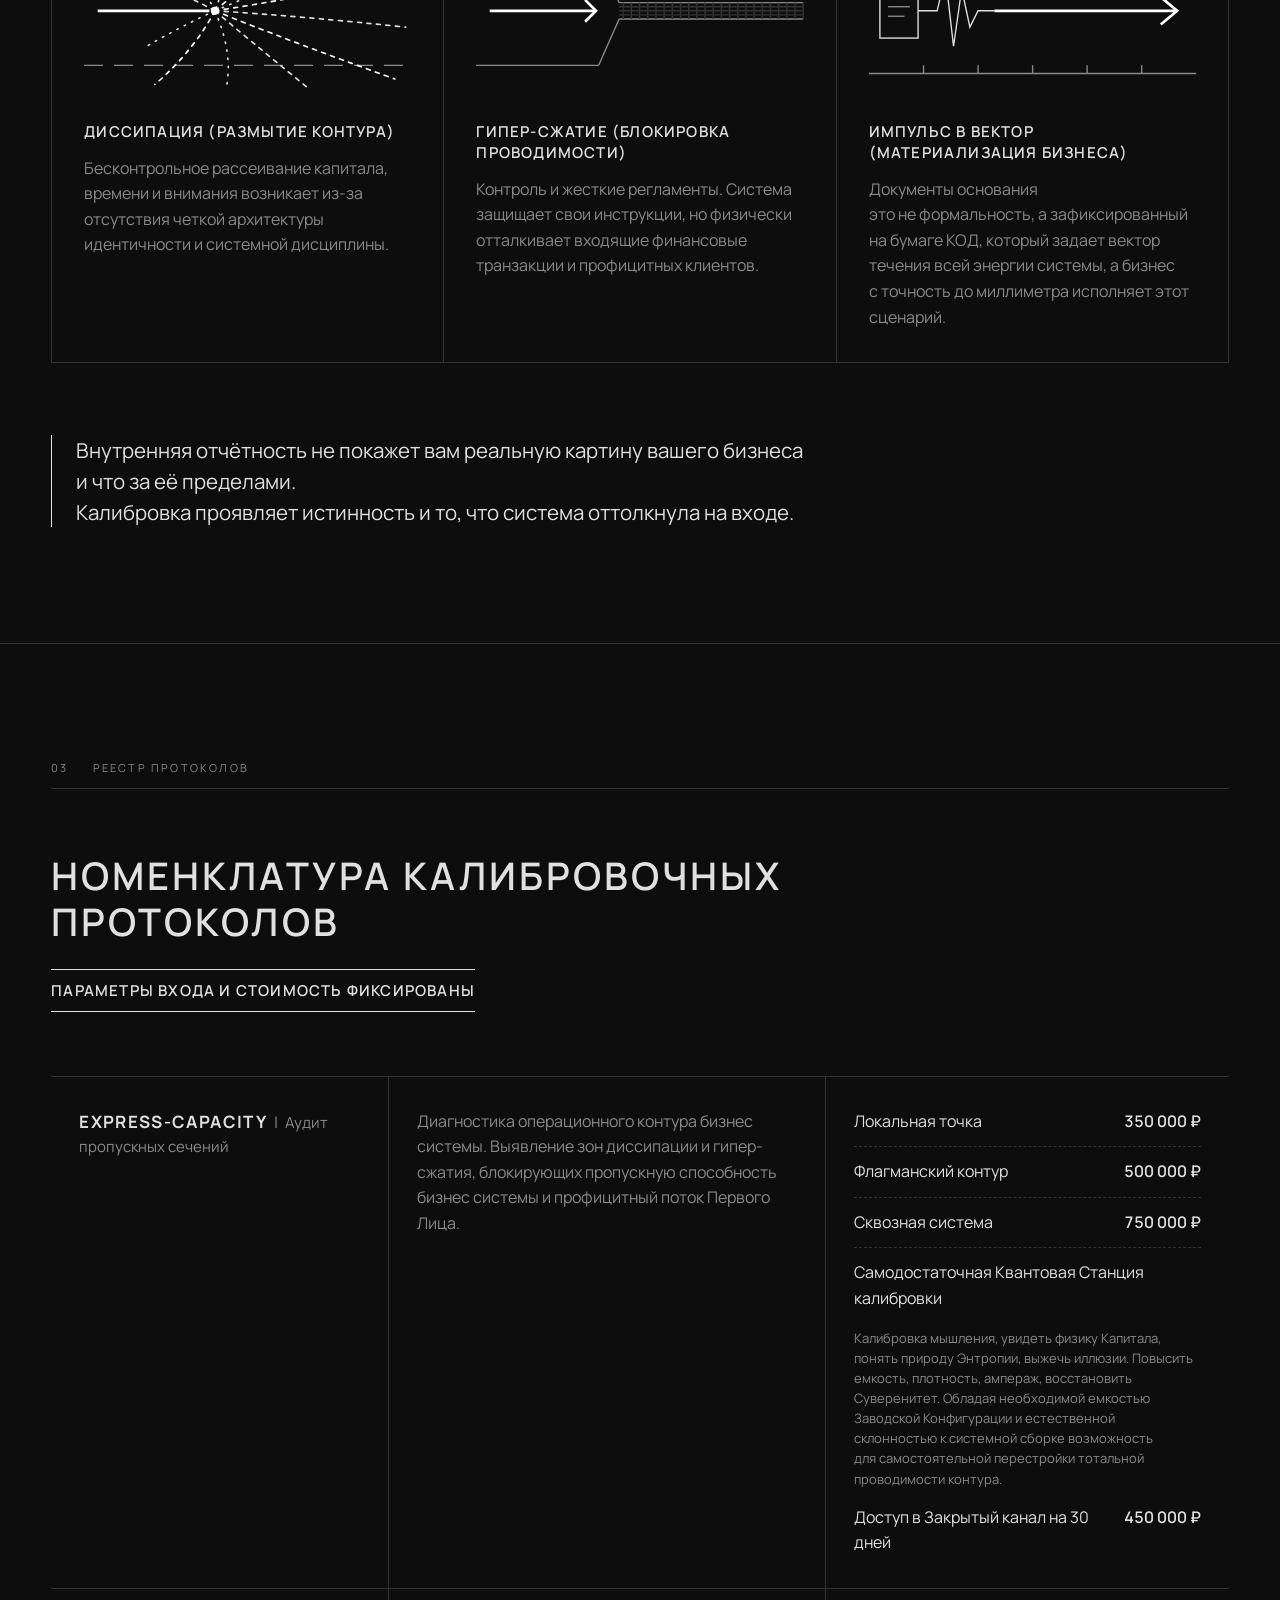
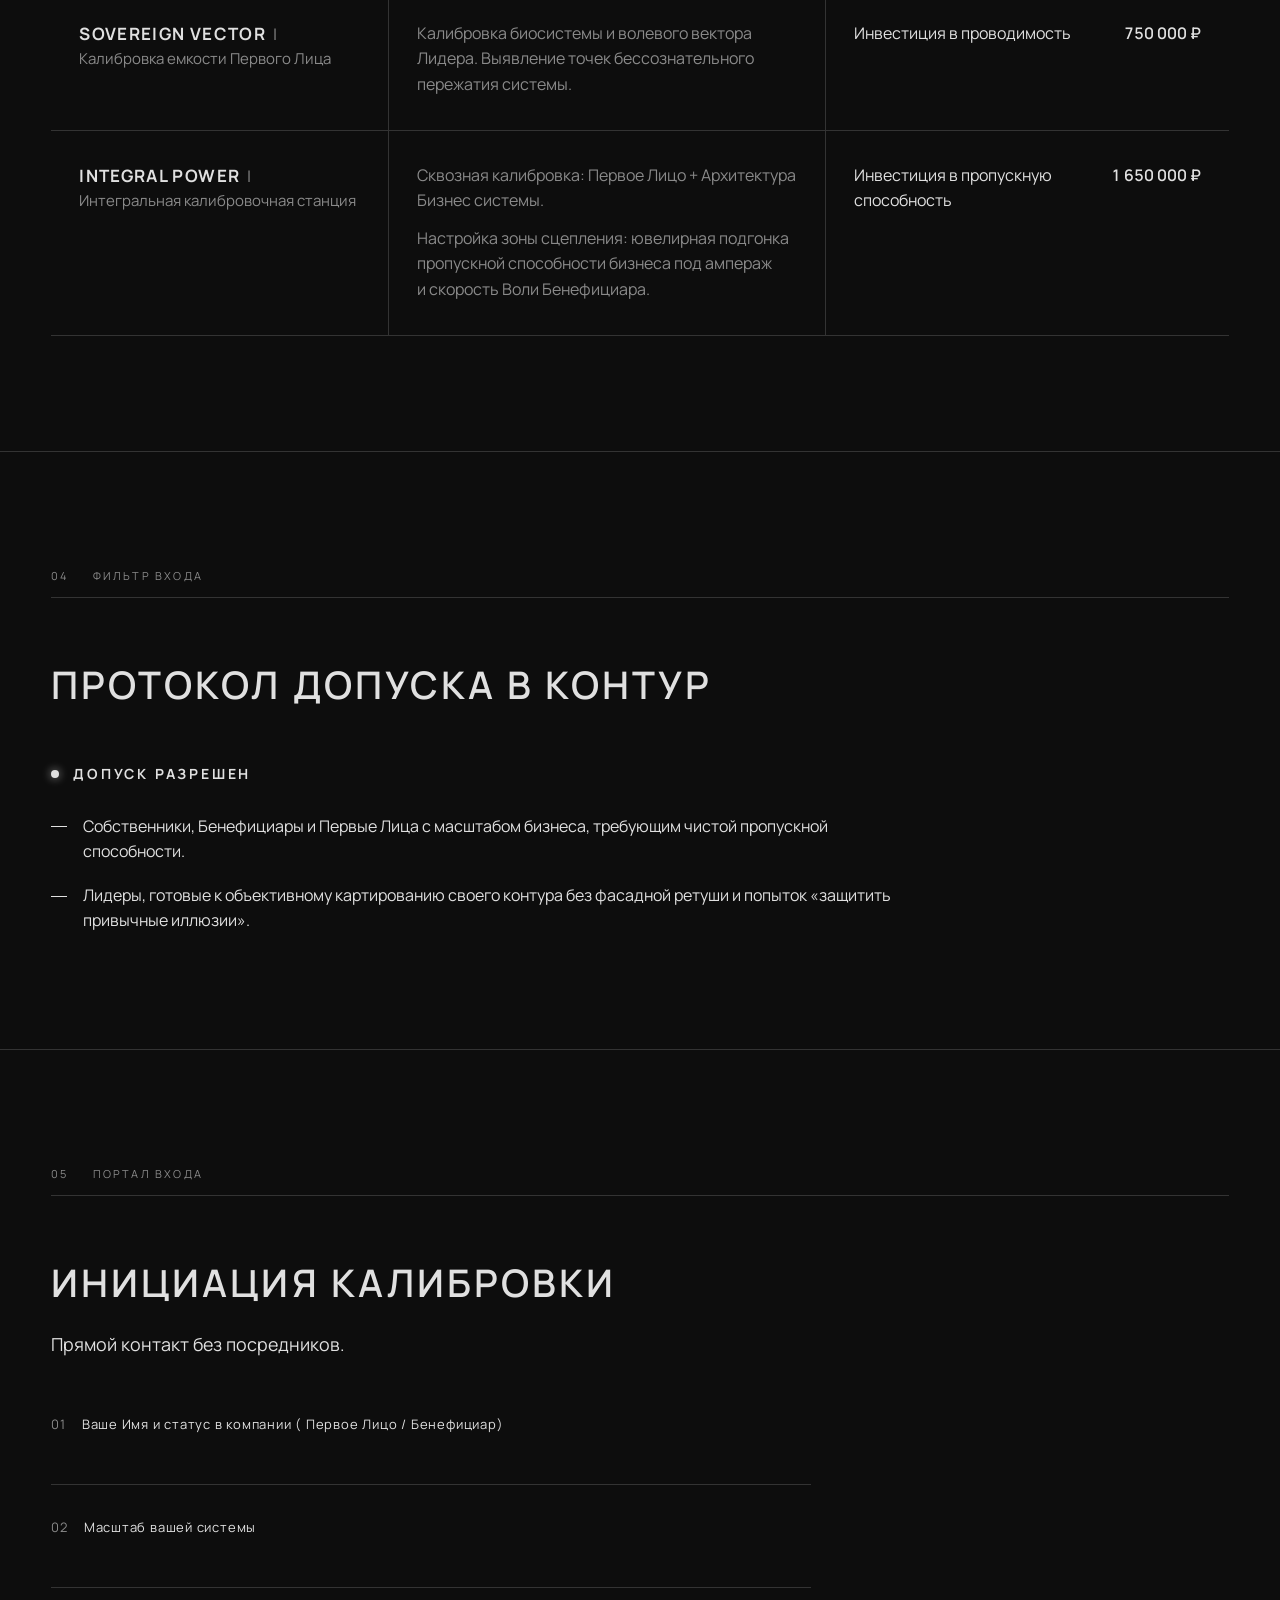
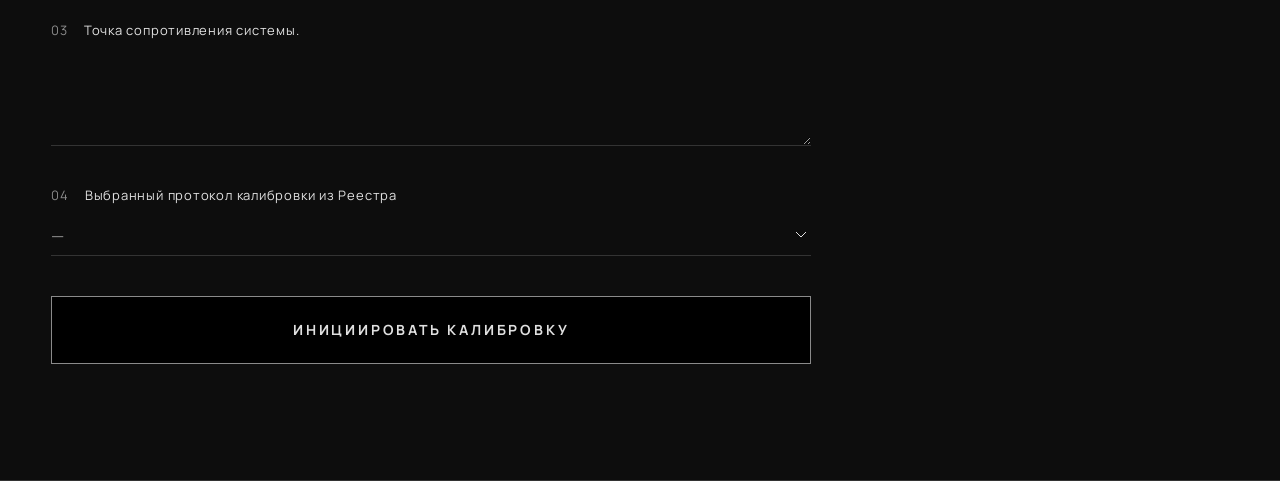
==== commit a91b332c: "Публикация: Правки заказчика: фронтальный ромб и стрела насквозь, брызги диссипации, реестр и форма " ====
--- a/index.html
+++ b/index.html
@@ -9,7 +9,7 @@
   <link rel="preconnect" href="https://fonts.gstatic.com" crossorigin>
   <!-- Space Grotesk не поддерживает кириллицу, поэтому взят Manrope (моя замена) -->
   <link href="https://fonts.googleapis.com/css2?family=Manrope:wght@300;400;500;600;700&display=swap" rel="stylesheet">
-  <link rel="stylesheet" href="css/style.css?v=5">
+  <link rel="stylesheet" href="css/style.css?v=6">
 </head>
 <body>
 
@@ -23,7 +23,7 @@
         <p class="overline">СТАНЦИЯ СВЕРХПРОВОДИМОСТИ // ЭТАЛОННАЯ ЧАСТОТА</p>
         <h1 class="h1">Инженерия пропускной способности бизнес систем с&nbsp;высоким напряжением.</h1>
         <div class="manifest">
-          <p>Калибровка бизнес-архитектур, выявление явных и&nbsp;скрытых сопротивлений системы тормозящих генерацию Абсолютного профицита.</p>
+          <p>Калибровка бизнес-архитектур.<br>Выявление явных и&nbsp;скрытых сопротивлений системы, тормозящих генерацию Абсолютного профицита.</p>
           <p>Тотальная проводимость бизнес системы на&nbsp;всех уровнях&nbsp;- неизбежный элемент, восстанавливающий целостность и&nbsp;устойчивость всей системы.</p>
         </div>
         <p class="status"><span class="status__lamp" aria-hidden="true"></span>Вход в&nbsp;контур&nbsp;— Собственники бизнеса, Бенефициары.</p>
@@ -32,10 +32,20 @@
       <figure class="hero__art" aria-hidden="true">
         <!-- Вытянутые пропорции: верхняя и нижняя линии совпадают с краями текстовой колонки -->
         <svg viewBox="0 0 400 580" fill="none" preserveAspectRatio="xMidYMid meet">
+          <defs>
+            <!-- Свечение SVG-фильтром: CSS drop-shadow на SVG не работает в Safari (iPhone) -->
+            <filter id="glow-vector" x="-20%" y="-20%" width="140%" height="140%">
+              <feGaussianBlur stdDeviation="3" result="b"/>
+              <feMerge><feMergeNode in="b"/><feMergeNode in="b"/><feMergeNode in="SourceGraphic"/></feMerge>
+            </filter>
+            <filter id="glow-node" x="-300%" y="-300%" width="700%" height="700%">
+              <feGaussianBlur stdDeviation="4" result="b"/>
+              <feMerge><feMergeNode in="b"/><feMergeNode in="SourceGraphic"/></feMerge>
+            </filter>
+          </defs>
           <g class="art-grid">
             <line x1="0" y1="290" x2="400" y2="290"/>
             <circle cx="200" cy="290" r="180"/>
-            <circle cx="200" cy="290" r="125" stroke-dasharray="2 6"/>
           </g>
           <g class="art-ticks">
             <line x1="200" y1="40" x2="210" y2="40"/><line x1="200" y1="80" x2="206" y2="80"/>
@@ -43,20 +53,18 @@
             <line x1="30" y1="285" x2="30" y2="295"/><line x1="60" y1="287" x2="60" y2="293"/>
             <line x1="340" y1="287" x2="340" y2="293"/><line x1="370" y1="285" x2="370" y2="295"/>
           </g>
+          <!-- Ромб фронтально, только сплошные линии: контур и две диагонали через центр -->
           <g class="art-crystal">
-            <polygon points="200,70 335,270 200,510 65,270"/>
-            <polyline points="65,270 165,315 335,270"/>
-            <line x1="165" y1="315" x2="200" y2="70"/>
-            <line x1="165" y1="315" x2="200" y2="510"/>
-            <polyline class="back" points="65,270 245,235 335,270"/>
-            <line class="back" x1="245" y1="235" x2="200" y2="70"/>
-            <line class="back" x1="245" y1="235" x2="200" y2="510"/>
-          </g>
-          <g class="art-vector">
-            <line x1="30" y1="540" x2="370" y2="40"/>
-            <polyline points="348,46 370,40 368,62"/>
-          </g>
-          <circle class="art-node" cx="200" cy="290" r="3"/>
+            <polygon points="200,70 335,290 200,510 65,290"/>
+            <line x1="200" y1="70" x2="200" y2="510"/>
+            <line x1="65" y1="290" x2="335" y2="290"/>
+          </g>
+          <!-- Стрела калибровки: от низа ромба насквозь через центр и за пределы фигуры -->
+          <g class="art-vector" filter="url(#glow-vector)">
+            <line x1="12" y1="572" x2="380" y2="20"/>
+            <polygon points="392,2 382.6,31.7 366.6,21.1"/>
+          </g>
+          <circle class="art-node" cx="200" cy="290" r="3.5" filter="url(#glow-node)"/>
         </svg>
       </figure>
     </div>
@@ -66,7 +74,7 @@
   <section class="block" id="physics">
     <div class="block__index"><span>02</span><span>Физика проводимости системы</span></div>
     <h2 class="h2">Восстановление сквозной проводимости и&nbsp;архитектуры бизнеса.</h2>
-    <p class="lead">Линейный бизнес ищет причины потери масштаба в&nbsp;«маркетинге» или&nbsp;«сотрудниках». Это&nbsp;фасадная галлюцинация. Реальная потеря потенциала происходит по&nbsp;ключевым и&nbsp;фундаментальным причинам:</p>
+    <p class="lead">Линейный бизнес ищет причины потери масштаба в&nbsp;«маркетинге» или&nbsp;«сотрудниках». Это&nbsp;фасадная галлюцинация.<br>Реальная потеря потенциала происходит по&nbsp;ключевым и&nbsp;фундаментальным причинам:</p>
 
     <div class="cells cells--3">
       <!-- Схемы каналов — моя графика по описанию из концепции -->
@@ -74,14 +82,26 @@
         <svg class="scheme" viewBox="0 0 240 120" fill="none" aria-hidden="true">
           <line class="wall" x1="0" y1="20" x2="240" y2="20" stroke-dasharray="14 8"/>
           <line class="wall" x1="0" y1="100" x2="240" y2="100" stroke-dasharray="14 8"/>
-          <path class="leak" d="M10 60 C 60 60, 80 40, 120 18 S 190 -10, 230 4"/>
-          <path class="leak" d="M10 60 C 60 60, 90 80, 130 104 S 200 126, 230 118"/>
-          <path class="leak" d="M10 60 C 70 60, 110 54, 150 30"/>
-          <path class="leak" d="M10 60 C 70 60, 120 70, 170 96"/>
-          <line class="flow" x1="10" y1="60" x2="70" y2="60"/>
+          <!-- Точка разрыва: поток брызжет во все стороны, вверх и вниз, сквозь размытый контур -->
+          <g class="spray">
+            <path d="M96 60 Q150 52 236 34"/>
+            <path d="M96 60 Q160 64 236 72"/>
+            <path d="M96 60 Q150 38 212 4"/>
+            <path d="M96 60 Q132 30 158 2"/>
+            <path d="M96 60 Q108 30 106 2"/>
+            <path d="M96 60 Q82 32 56 6"/>
+            <path d="M96 60 Q150 82 228 110"/>
+            <path d="M96 60 Q134 92 166 118"/>
+            <path d="M96 60 Q110 92 104 118"/>
+            <path d="M96 60 Q80 90 52 114"/>
+            <path d="M96 60 Q70 46 44 36"/>
+            <path d="M96 60 Q70 72 46 86"/>
+          </g>
+          <line class="flow flow--strong" x1="10" y1="60" x2="92" y2="60"/>
+          <circle class="burst" cx="96" cy="60" r="3"/>
         </svg>
         <h3 class="h3">ДИССИПАЦИЯ (Размытие контура)</h3>
-        <p>Бесконтрольное рассеивание капитала, времени и&nbsp;внимания. Возникает из-за отсутствия четкой архитектуры идентичности и&nbsp;системной дисциплины.</p>
+        <p>Бесконтрольное рассеивание капитала, времени и&nbsp;внимания возникает из-за отсутствия четкой архитектуры идентичности и&nbsp;системной дисциплины.</p>
       </article>
 
       <article class="cell">
@@ -96,8 +116,8 @@
             <line x1="105" y1="57" x2="240" y2="57"/><line x1="105" y1="60" x2="240" y2="60"/><line x1="105" y1="63" x2="240" y2="63"/>
           </g>
           <g class="mesh"><line x1="108" y1="54" x2="108" y2="66"/><line x1="114" y1="54" x2="114" y2="66"/><line x1="120" y1="54" x2="120" y2="66"/><line x1="126" y1="54" x2="126" y2="66"/><line x1="132" y1="54" x2="132" y2="66"/><line x1="138" y1="54" x2="138" y2="66"/><line x1="144" y1="54" x2="144" y2="66"/><line x1="150" y1="54" x2="150" y2="66"/><line x1="156" y1="54" x2="156" y2="66"/><line x1="162" y1="54" x2="162" y2="66"/><line x1="168" y1="54" x2="168" y2="66"/><line x1="174" y1="54" x2="174" y2="66"/><line x1="180" y1="54" x2="180" y2="66"/><line x1="186" y1="54" x2="186" y2="66"/><line x1="192" y1="54" x2="192" y2="66"/><line x1="198" y1="54" x2="198" y2="66"/><line x1="204" y1="54" x2="204" y2="66"/><line x1="210" y1="54" x2="210" y2="66"/><line x1="216" y1="54" x2="216" y2="66"/><line x1="222" y1="54" x2="222" y2="66"/><line x1="228" y1="54" x2="228" y2="66"/><line x1="234" y1="54" x2="234" y2="66"/><line x1="240" y1="54" x2="240" y2="66"/></g>
-          <line class="flow" x1="10" y1="60" x2="88" y2="60"/>
-          <polyline class="flow" points="80,52 88,60 80,68"/>
+          <line class="flow flow--strong" x1="10" y1="60" x2="88" y2="60"/>
+          <polyline class="flow flow--strong" points="80,52 88,60 80,68"/>
         </svg>
         <h3 class="h3">ГИПЕР-СЖАТИЕ (Блокировка проводимости)</h3>
         <p>Контроль и&nbsp;жесткие регламенты. Система защищает свои инструкции, но&nbsp;физически отталкивает входящие финансовые транзакции и&nbsp;профицитных клиентов.</p>
@@ -107,7 +127,11 @@
         <svg class="scheme" viewBox="0 0 240 120" fill="none" aria-hidden="true">
           <line class="wall" x1="0" y1="14" x2="240" y2="14"/>
           <line class="wall" x1="0" y1="106" x2="240" y2="106"/>
-          <line class="flow flow--strong" x1="10" y1="60" x2="226" y2="60"/>
+          <!-- «Код» основания: документ, из которого выходит импульс (моя трактовка) -->
+          <rect class="doc" x="8" y="40" width="28" height="40"/>
+          <g class="doc-lines"><line x1="14" y1="50" x2="30" y2="50"/><line x1="14" y1="57" x2="30" y2="57"/><line x1="14" y1="64" x2="26" y2="64"/></g>
+          <polyline class="flow" points="36,60 50,60 56,34 62,86 68,44 74,72 80,60 92,60"/>
+          <line class="flow flow--strong" x1="92" y1="60" x2="226" y2="60"/>
           <polyline class="flow flow--strong" points="214,50 226,60 214,70"/>
           <g class="art-ticks">
             <line x1="40" y1="100" x2="40" y2="106"/><line x1="80" y1="100" x2="80" y2="106"/>
@@ -120,14 +144,14 @@
       </article>
     </div>
 
-    <p class="summary">Внутренняя отчетность не&nbsp;покажет вам что&nbsp;за&nbsp;ее пределами. Калибровка проявляет то, что&nbsp;ваша система оттолкнула на&nbsp;входе.</p>
+    <p class="summary">Внутренняя отчётность не&nbsp;покажет вам реальную картину вашего бизнеса и&nbsp;что&nbsp;за&nbsp;её пределами.<br>Калибровка проявляет истинность и&nbsp;то, что&nbsp;система оттолкнула на&nbsp;входе.</p>
   </section>
 
   <!-- 3. РЕЕСТР ПРОТОКОЛОВ -->
   <section class="block" id="registry">
     <div class="block__index"><span>03</span><span>Реестр протоколов</span></div>
     <h2 class="h2">Номенклатура калибровочных протоколов</h2>
-    <p class="note">(Параметры входа и&nbsp;стоимость фиксированы).</p>
+    <p class="fixed">Параметры входа и&nbsp;стоимость фиксированы</p>
 
     <div class="spec">
       <article class="spec__row">
@@ -140,8 +164,9 @@
           <li><span>Флагманский контур</span><b>500&nbsp;000&nbsp;₽</b></li>
           <li><span>Сквозная система</span><b>750&nbsp;000&nbsp;₽</b></li>
           <li class="spec__station">
-            <span>«Самодостаточная Квантовая Станция калибровки». Калибровка мышления, увидеть физику Капитала, понять природу Энтропии, выжечь иллюзии. Повысить емкость, плотность, ампераж, восстановить Суверенитет. Обладая необходимой емкостью Заводской Конфигурации и&nbsp;естественной склонностью к&nbsp;системной сборке возможность для&nbsp;самостоятельной перестройки тотальной проводимости контура. Доступ в&nbsp;Закрытый канал на&nbsp;30 дней:</span>
-            <b>450&nbsp;000&nbsp;₽</b>
+            <span class="spec__station-name">Самодостаточная Квантовая Станция калибровки</span>
+            <p>Калибровка мышления, увидеть физику Капитала, понять природу Энтропии, выжечь иллюзии. Повысить емкость, плотность, ампераж, восстановить Суверенитет. Обладая необходимой емкостью Заводской Конфигурации и&nbsp;естественной склонностью к&nbsp;системной сборке возможность для&nbsp;самостоятельной перестройки тотальной проводимости контура.</p>
+            <div class="spec__station-price"><span>Доступ в&nbsp;Закрытый канал на&nbsp;30 дней</span><b>450&nbsp;000&nbsp;₽</b></div>
           </li>
         </ul>
       </article>
@@ -156,8 +181,7 @@
         </ul>
       </article>
 
-      <!-- Выделение интегрального протокола — из концепции (вариант 2, п. 3) -->
-      <article class="spec__row spec__row--lit">
+      <article class="spec__row">
         <div class="spec__code"><span class="code">INTEGRAL POWER</span> <span class="sep">|</span> <span class="name">Интегральная калибровочная станция</span></div>
         <div class="spec__body">
           <p>Сквозная калибровка: Первое Лицо + Архитектура Бизнес системы.</p>
@@ -175,7 +199,7 @@
     <div class="block__index"><span>04</span><span>Фильтр входа</span></div>
     <h2 class="h2">Протокол допуска в&nbsp;контур</h2>
     <!-- Блок «Отказ в доступе» не добавлен: его нет в текстах (открытый вопрос в BRIEF.md) -->
-    <div class="gate gate--granted">
+    <div class="gate">
       <p class="gate__status"><span class="status__lamp" aria-hidden="true"></span>ДОПУСК РАЗРЕШЕН</p>
       <ul class="gate__list">
         <li>Собственники, Бенефициары и&nbsp;Первые Лица с&nbsp;масштабом бизнеса, требующим чистой пропускной способности.</li>
@@ -212,7 +236,7 @@
             <option>Локальная точка: 350&nbsp;000&nbsp;₽</option>
             <option>Флагманский контур: 500&nbsp;000&nbsp;₽</option>
             <option>Сквозная система: 750&nbsp;000&nbsp;₽</option>
-            <option>«Самодостаточная Квантовая Станция калибровки»: 450&nbsp;000&nbsp;₽</option>
+            <option>Самодостаточная Квантовая Станция калибровки: 450&nbsp;000&nbsp;₽</option>
           </optgroup>
           <option>SOVEREIGN VECTOR | Калибровка емкости Первого Лица: 750&nbsp;000&nbsp;₽</option>
           <option>INTEGRAL POWER | Интегральная калибровочная станция: 1&nbsp;650&nbsp;000&nbsp;₽</option>
@@ -224,6 +248,6 @@
 
 </main>
 
-<script src="js/main.js?v=5"></script>
+<script src="js/main.js?v=6"></script>
 </body>
 </html>
--- a/css/style.css
+++ b/css/style.css
@@ -98,6 +98,19 @@
 
 .note { color: var(--muted); }
 
+/* «Параметры входа…» — чёткой плашкой, в стиле заголовков схем */
+.fixed {
+  display: inline-block;
+  padding: 10px 0;
+  border-top: 1px solid var(--text);
+  border-bottom: 1px solid var(--text);
+  font-size: 15px;
+  font-weight: 600;
+  line-height: 1.4;
+  letter-spacing: var(--track);
+  text-transform: uppercase;
+}
+
 /* 1. Главный экран */
 .hero { padding-top: clamp(28px, 4.5vw, 60px); }
 
@@ -146,15 +159,16 @@
   /* центральная вертикаль на всю высоту колонки */
   background: linear-gradient(var(--line), var(--line)) no-repeat center / 1px 100%;
 }
-.hero__art svg { position: absolute; inset: 0; width: 100%; height: 100%; display: block; }
+.hero__art svg { position: absolute; inset: 0; width: 100%; height: 100%; display: block; overflow: visible; }
 .hero__art svg * { vector-effect: non-scaling-stroke; }
 
 .art-grid line, .art-grid circle,
 .art-ticks line { stroke: var(--line); stroke-width: 1; }
-.art-crystal * { stroke: var(--text); stroke-width: 1; }
-.art-crystal .back { stroke: var(--line); stroke-dasharray: 3 4; }
-.art-vector * { stroke: var(--white); stroke-width: 1; filter: drop-shadow(0 0 4px rgba(255,255,255,0.5)); }
-.art-node { fill: var(--white); filter: drop-shadow(0 0 6px rgba(255,255,255,0.8)); }
+.art-crystal * { stroke: var(--text); stroke-width: 1; stroke-linejoin: miter; }
+/* Стрела — главный элемент: толще, со свечением (фильтр задан в самом SVG) */
+.art-vector line { stroke: var(--white); stroke-width: 2.5; stroke-linecap: square; }
+.art-vector polygon { fill: var(--white); stroke: none; }
+.art-node { fill: var(--white); }
 
 /* 2. Физика */
 .cells {
@@ -173,12 +187,18 @@
 }
 .cell .h3 { color: var(--text); }
 
-.scheme { width: 100%; height: auto; display: block; }
+.scheme { width: 100%; height: auto; display: block; overflow: visible; }
 .scheme .wall { stroke: var(--muted); stroke-width: 1; }
 .scheme .leak { stroke: var(--muted); stroke-width: 1; stroke-dasharray: 2 5; filter: blur(0.6px); }
 .scheme .mesh line { stroke: var(--line); stroke-width: 1; }
 .scheme .flow { stroke: var(--text); stroke-width: 1; }
-.scheme .flow--strong { stroke: var(--white); stroke-width: 2; filter: drop-shadow(0 0 4px rgba(255,255,255,0.45)); }
+.scheme .flow--strong { stroke: var(--white); stroke-width: 2; }
+.scheme .spray path { stroke: var(--text); stroke-width: 1.2; stroke-dasharray: 3 4; stroke-linecap: round; }
+.scheme .spray path:nth-child(3n) { stroke-dasharray: 1 5; }
+.scheme .spray path:nth-child(3n+1) { stroke: var(--white); }
+.scheme .burst { fill: var(--white); }
+.scheme .doc { stroke: var(--text); stroke-width: 1; }
+.scheme .doc-lines line { stroke: var(--muted); stroke-width: 1; }
 .scheme .art-ticks line { stroke: var(--muted); }
 
 .summary {
@@ -227,24 +247,16 @@
 .spec__prices li:last-child { border-bottom: 0; padding-bottom: 0; }
 .spec__prices b { flex: none; font-weight: 600; font-variant-numeric: tabular-nums; white-space: nowrap; }
 
-.spec__station { flex-direction: column; align-items: stretch !important; }
-.spec__station span { font-size: 13px; color: var(--muted); line-height: 1.55; }
-.spec__station b { align-self: flex-end; }
-
-.spec__row--lit {
-  outline: 1px solid #5A5A5A;
-  outline-offset: -1px;
-  box-shadow: var(--glow);
-}
+/* Станция — отдельный продукт: название и строка с ценой тем же шрифтом, что и остальные тарифы */
+.spec__station { flex-direction: column; align-items: stretch !important; gap: 10px; }
+.spec__station p { font-size: 13px; color: var(--muted); line-height: 1.55; }
+.spec__station-price { display: flex; justify-content: space-between; align-items: baseline; gap: 16px; }
 
 /* 4. Фильтр — свет */
 .gate {
   margin-top: clamp(32px, 5vw, 56px);
   max-width: 860px;
-  padding: clamp(24px, 4vw, 48px);
-  border: 1px solid #4A4A4A;
-}
-.gate--granted { box-shadow: var(--glow); background: rgba(224, 224, 224, 0.015); }
+}
 
 .gate__status {
   display: flex;
@@ -272,26 +284,23 @@
 
 /* 5. Терминал формы */
 .terminal {
+  display: grid;
+  gap: 32px;
   margin-top: clamp(32px, 5vw, 56px);
-  max-width: 860px;
-  border: 1px solid var(--line);
-}
-
-.field {
-  display: block;
-  padding: 20px 24px;
-  border-bottom: 1px solid var(--line);
-}
+  max-width: 760px;
+}
+
+.field { display: block; }
 
 .field__label {
   display: flex;
   gap: 16px;
   margin-bottom: 10px;
-  font-size: 12px;
+  font-size: 13px;
   letter-spacing: 0.06em;
-  color: var(--muted);
-}
-.field__label i { font-style: normal; color: #555; }
+  color: var(--text);
+}
+.field__label i { font-style: normal; color: var(--muted); }
 
 .field input,
 .field textarea,
@@ -445,8 +454,8 @@
 
 .btn {
   display: block;
-  width: calc(100% - 48px);
-  margin: 24px;
+  width: 100%;
+  margin: 8px 0 0;
   padding: 22px 24px;
   border: 1px solid var(--muted);
   background: #000;
@@ -469,7 +478,7 @@
 /* Адаптив */
 @media (max-width: 960px) {
   .hero__grid { grid-template-columns: 1fr; }
-  .hero__art { width: 100%; max-width: 280px; margin: 0 auto; border: 0; background: none; }
+  .hero__art { width: 100%; max-width: 320px; margin: 0 auto; border: 0; background: none; }
   .hero__art svg { position: static; height: auto; }
   .cells--3 { grid-template-columns: 1fr; }
   .spec__row { grid-template-columns: 1fr; }
@@ -480,7 +489,6 @@
   .block__index { gap: 12px; }
   .cell { padding: 24px 16px; }
   .spec__row > * { padding: 24px 16px; }
-  .field { padding: 18px 16px; }
-  .btn { width: calc(100% - 32px); margin: 16px; letter-spacing: 0.12em; font-size: 13px; }
+  .btn { letter-spacing: 0.12em; font-size: 13px; }
   .status { display: flex; }
 }
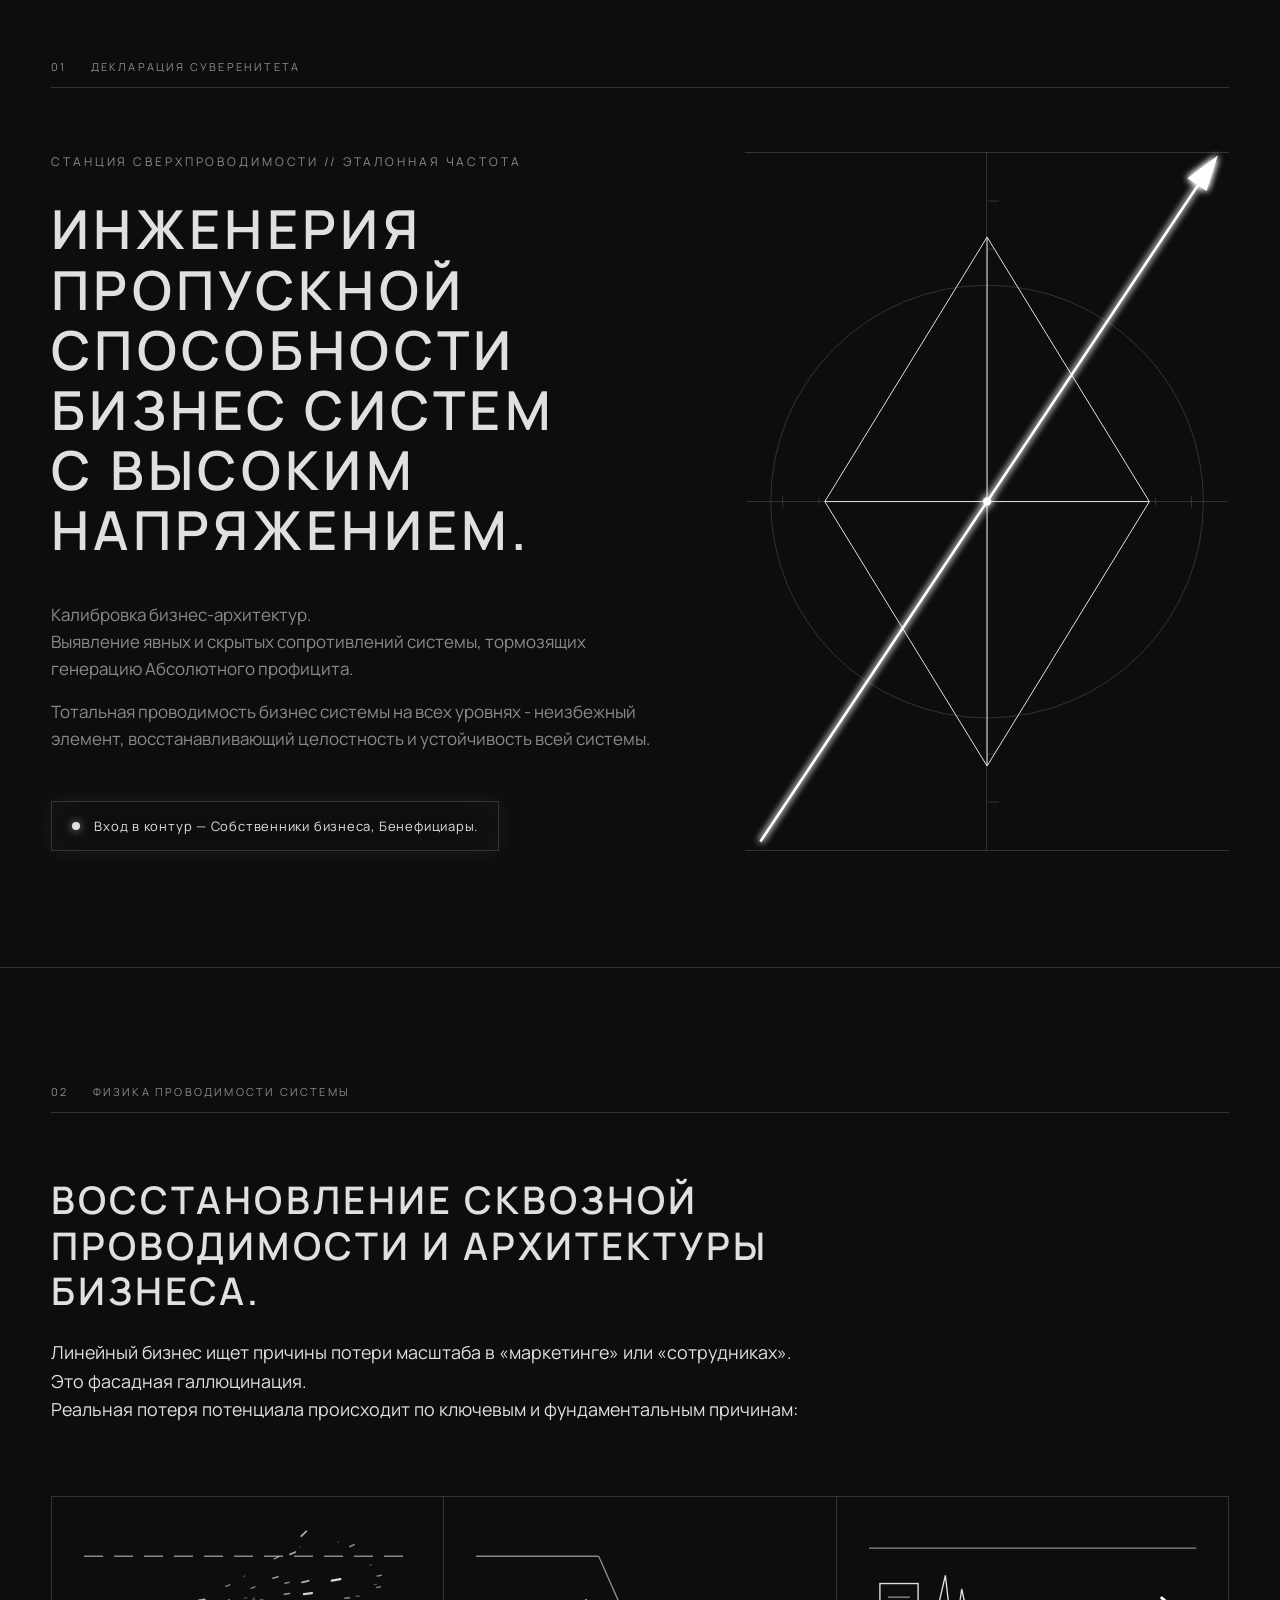
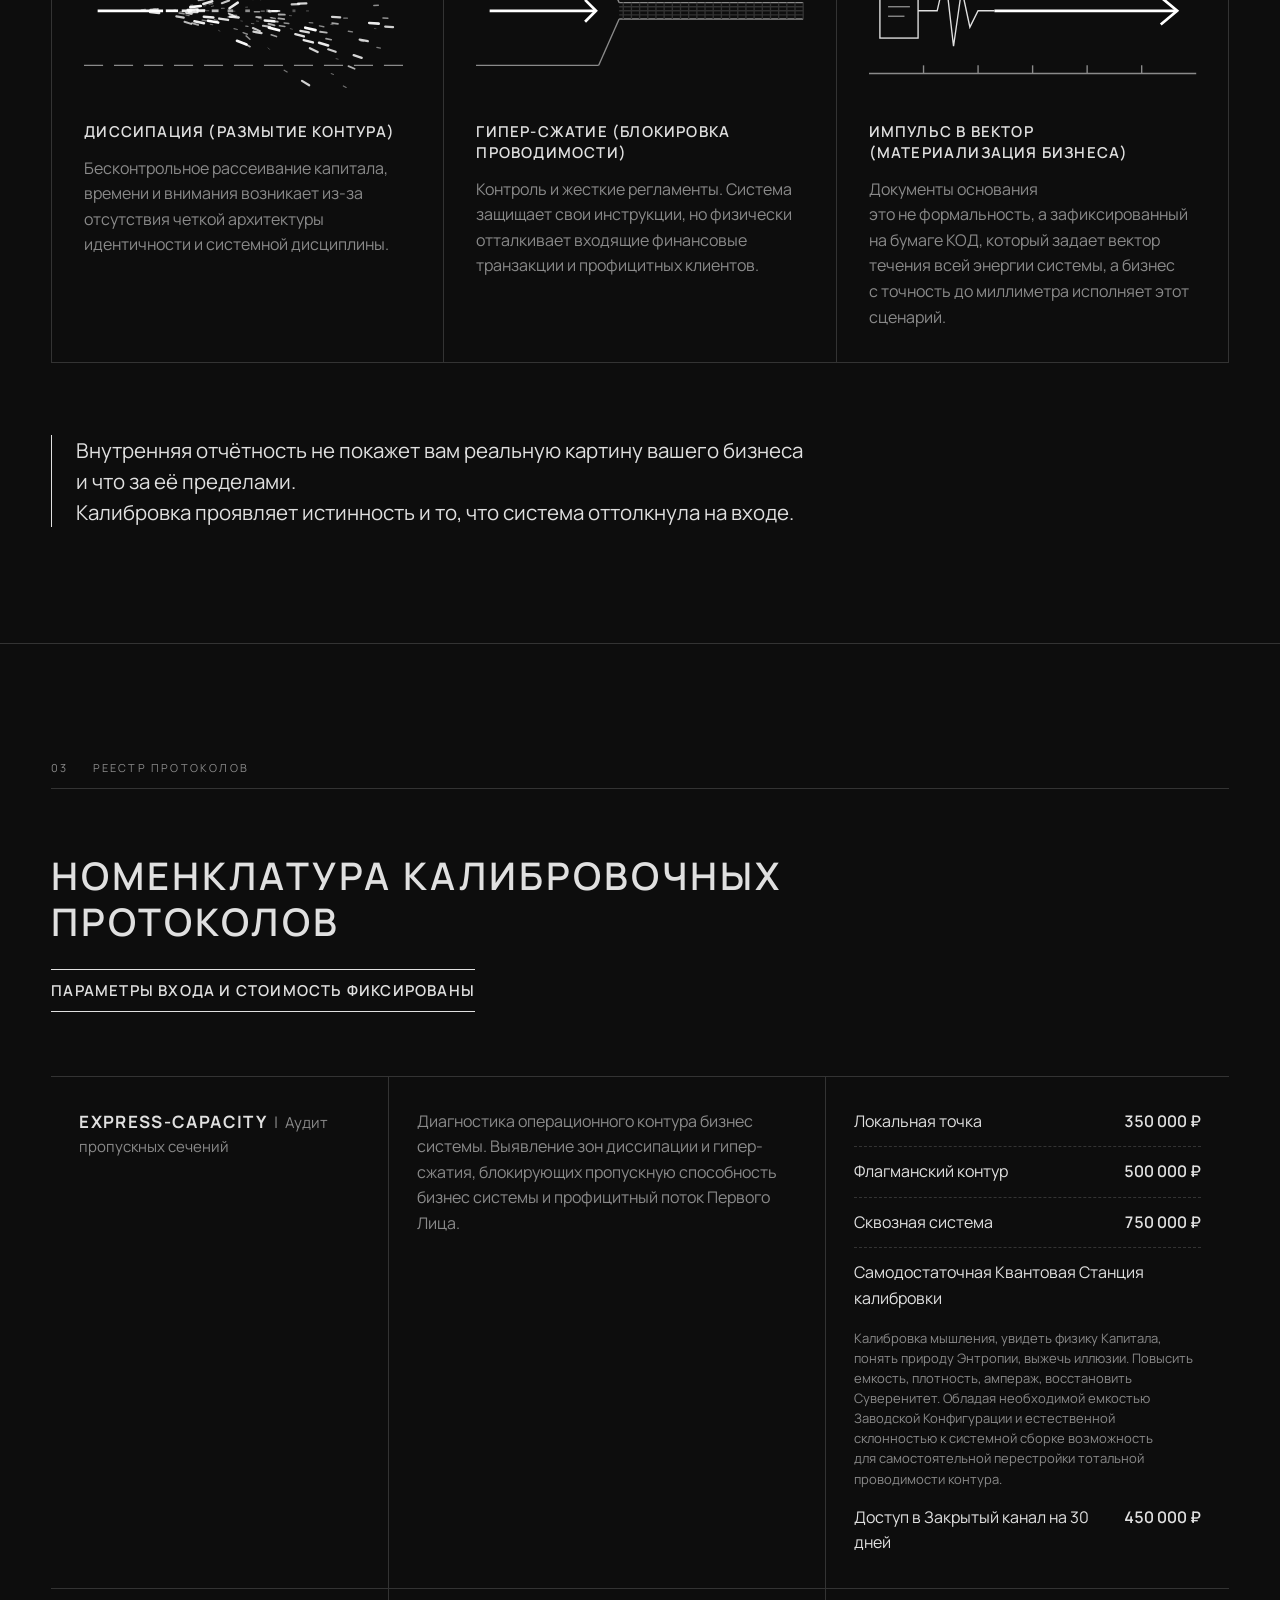
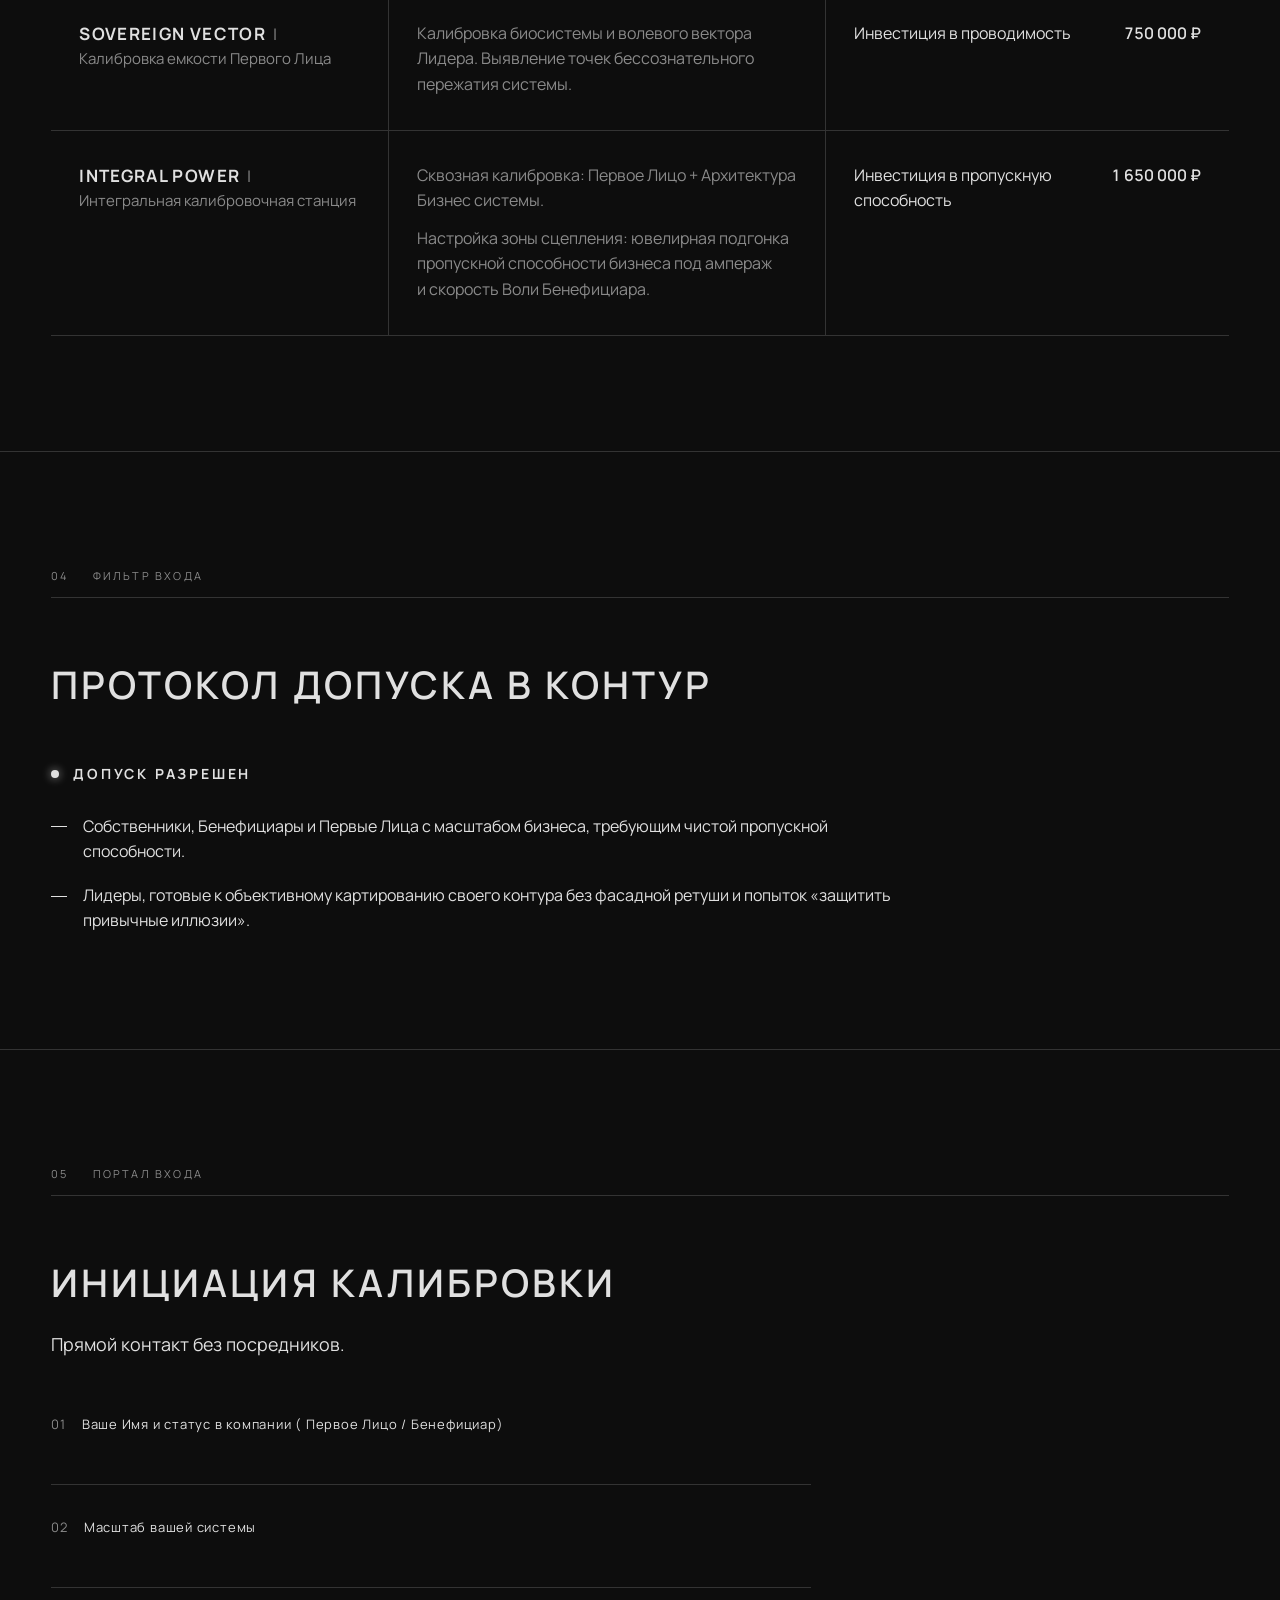
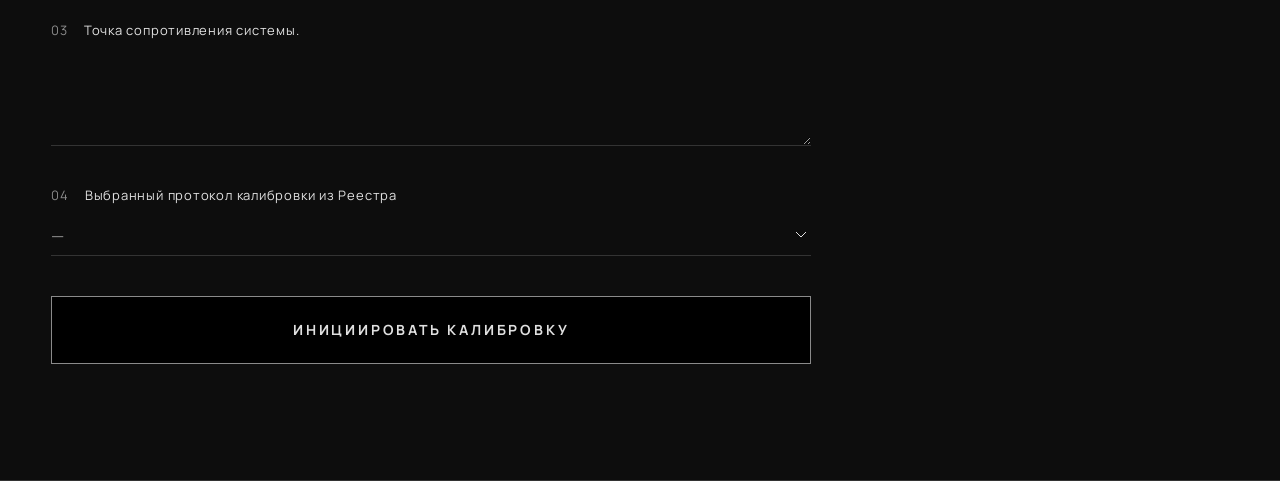
==== commit b9df517c: "Публикация: Диссипация: луч рассыпается по своей длине и летит вперёд объёмным конусом" ====
--- a/index.html
+++ b/index.html
@@ -82,23 +82,159 @@
         <svg class="scheme" viewBox="0 0 240 120" fill="none" aria-hidden="true">
           <line class="wall" x1="0" y1="20" x2="240" y2="20" stroke-dasharray="14 8"/>
           <line class="wall" x1="0" y1="100" x2="240" y2="100" stroke-dasharray="14 8"/>
-          <!-- Точка разрыва: поток брызжет во все стороны, вверх и вниз, сквозь размытый контур -->
+          <!-- Луч рассыпается по своей длине и летит вперёд конусом; глубина — размер и яркость частиц -->
+          <line class="flow flow--strong" x1="10" y1="60" x2="58" y2="60"/>
+          <line class="ray" x1="60.0" y1="60" x2="69.0" y2="60" opacity="1.00"/>
+          <line class="ray" x1="71.7" y1="60" x2="79.1" y2="60" opacity="0.90"/>
+          <line class="ray" x1="82.7" y1="60" x2="88.8" y2="60" opacity="0.81"/>
+          <line class="ray" x1="93.7" y1="60" x2="98.7" y2="60" opacity="0.72"/>
+          <line class="ray" x1="105.3" y1="60" x2="109.4" y2="60" opacity="0.63"/>
+          <line class="ray" x1="118.3" y1="60" x2="121.7" y2="60" opacity="0.53"/>
+          <line class="ray" x1="133.8" y1="60" x2="136.5" y2="60" opacity="0.42"/>
+          <line class="ray" x1="152.9" y1="60" x2="155.1" y2="60" opacity="0.29"/>
           <g class="spray">
-            <path d="M96 60 Q150 52 236 34"/>
-            <path d="M96 60 Q160 64 236 72"/>
-            <path d="M96 60 Q150 38 212 4"/>
-            <path d="M96 60 Q132 30 158 2"/>
-            <path d="M96 60 Q108 30 106 2"/>
-            <path d="M96 60 Q82 32 56 6"/>
-            <path d="M96 60 Q150 82 228 110"/>
-            <path d="M96 60 Q134 92 166 118"/>
-            <path d="M96 60 Q110 92 104 118"/>
-            <path d="M96 60 Q80 90 52 114"/>
-            <path d="M96 60 Q70 46 44 36"/>
-            <path d="M96 60 Q70 72 46 86"/>
-          </g>
-          <line class="flow flow--strong" x1="10" y1="60" x2="92" y2="60"/>
-          <circle class="burst" cx="96" cy="60" r="3"/>
+            <line x1="115.0" y1="67.4" x2="116.2" y2="67.6" stroke-width="0.60" opacity="0.30"/>
+            <line x1="213.0" y1="73.0" x2="214.2" y2="73.1" stroke-width="0.60" opacity="0.30"/>
+            <line x1="80.8" y1="59.9" x2="82.1" y2="59.9" stroke-width="0.60" opacity="0.30"/>
+            <line x1="98.6" y1="74.3" x2="99.7" y2="74.9" stroke-width="0.60" opacity="0.30"/>
+            <line x1="157.7" y1="13.7" x2="158.8" y2="12.9" stroke-width="0.61" opacity="0.31"/>
+            <line x1="185.9" y1="10.0" x2="187.0" y2="9.3" stroke-width="0.61" opacity="0.31"/>
+            <line x1="65.9" y1="59.1" x2="67.2" y2="59.0" stroke-width="0.62" opacity="0.31"/>
+            <line x1="88.1" y1="56.5" x2="89.4" y2="56.2" stroke-width="0.63" opacity="0.32"/>
+            <line x1="118.8" y1="71.0" x2="120.2" y2="71.3" stroke-width="0.64" opacity="0.32"/>
+            <line x1="109.4" y1="60.3" x2="110.7" y2="60.3" stroke-width="0.64" opacity="0.32"/>
+            <line x1="135.6" y1="61.3" x2="137.0" y2="61.3" stroke-width="0.64" opacity="0.32"/>
+            <line x1="135.0" y1="87.2" x2="136.1" y2="88.3" stroke-width="0.65" opacity="0.32"/>
+            <line x1="118.6" y1="57.4" x2="120.0" y2="57.3" stroke-width="0.65" opacity="0.33"/>
+            <line x1="123.9" y1="50.8" x2="125.3" y2="50.5" stroke-width="0.65" opacity="0.33"/>
+            <line x1="90.0" y1="64.4" x2="91.5" y2="64.6" stroke-width="0.66" opacity="0.33"/>
+            <line x1="151.3" y1="73.1" x2="152.8" y2="73.5" stroke-width="0.66" opacity="0.33"/>
+            <line x1="150.7" y1="63.5" x2="152.2" y2="63.6" stroke-width="0.67" opacity="0.33"/>
+            <line x1="163.2" y1="60.1" x2="164.7" y2="60.1" stroke-width="0.67" opacity="0.33"/>
+            <line x1="126.5" y1="67.5" x2="128.0" y2="67.7" stroke-width="0.67" opacity="0.33"/>
+            <line x1="184.9" y1="95.1" x2="186.4" y2="95.5" stroke-width="0.67" opacity="0.34"/>
+            <line x1="116.7" y1="35.0" x2="118.1" y2="34.2" stroke-width="0.68" opacity="0.34"/>
+            <line x1="50.8" y1="58.6" x2="52.3" y2="58.4" stroke-width="0.68" opacity="0.34"/>
+            <line x1="123.8" y1="51.8" x2="125.3" y2="51.7" stroke-width="0.68" opacity="0.34"/>
+            <line x1="209.5" y1="26.6" x2="211.0" y2="26.3" stroke-width="0.68" opacity="0.34"/>
+            <line x1="136.5" y1="64.9" x2="138.1" y2="65.0" stroke-width="0.69" opacity="0.34"/>
+            <line x1="212.9" y1="40.8" x2="214.5" y2="40.6" stroke-width="0.69" opacity="0.35"/>
+            <line x1="137.3" y1="72.7" x2="138.8" y2="73.4" stroke-width="0.70" opacity="0.35"/>
+            <line x1="93.4" y1="56.9" x2="95.1" y2="56.4" stroke-width="0.71" opacity="0.36"/>
+            <line x1="181.0" y1="70.0" x2="182.7" y2="70.2" stroke-width="0.72" opacity="0.36"/>
+            <line x1="122.8" y1="69.3" x2="124.6" y2="69.5" stroke-width="0.73" opacity="0.36"/>
+            <line x1="181.3" y1="106.0" x2="183.0" y2="106.7" stroke-width="0.74" opacity="0.37"/>
+            <line x1="77.9" y1="56.0" x2="79.7" y2="55.7" stroke-width="0.74" opacity="0.37"/>
+            <line x1="118.5" y1="71.3" x2="120.4" y2="71.6" stroke-width="0.74" opacity="0.37"/>
+            <line x1="92.6" y1="69.8" x2="94.5" y2="70.2" stroke-width="0.75" opacity="0.38"/>
+            <line x1="203.0" y1="82.3" x2="205.0" y2="82.6" stroke-width="0.76" opacity="0.38"/>
+            <line x1="82.6" y1="59.6" x2="84.5" y2="59.5" stroke-width="0.76" opacity="0.38"/>
+            <line x1="89.6" y1="59.9" x2="91.6" y2="59.9" stroke-width="0.76" opacity="0.38"/>
+            <line x1="117.5" y1="50.8" x2="119.4" y2="50.4" stroke-width="0.77" opacity="0.38"/>
+            <line x1="129.3" y1="51.9" x2="131.3" y2="51.6" stroke-width="0.78" opacity="0.39"/>
+            <line x1="100.8" y1="58.2" x2="102.9" y2="58.1" stroke-width="0.80" opacity="0.40"/>
+            <line x1="106.9" y1="62.6" x2="109.1" y2="62.7" stroke-width="0.81" opacity="0.40"/>
+            <line x1="70.3" y1="60.7" x2="72.5" y2="60.7" stroke-width="0.81" opacity="0.40"/>
+            <line x1="199.6" y1="49.3" x2="201.8" y2="49.2" stroke-width="0.81" opacity="0.41"/>
+            <line x1="190.2" y1="115.1" x2="192.3" y2="116.2" stroke-width="0.83" opacity="0.42"/>
+            <line x1="129.9" y1="60.2" x2="132.3" y2="60.2" stroke-width="0.85" opacity="0.42"/>
+            <line x1="127.7" y1="65.3" x2="130.1" y2="65.9" stroke-width="0.85" opacity="0.43"/>
+            <line x1="95.5" y1="66.5" x2="97.9" y2="67.1" stroke-width="0.87" opacity="0.43"/>
+            <line x1="78.8" y1="60.1" x2="81.3" y2="60.1" stroke-width="0.88" opacity="0.44"/>
+            <line x1="74.7" y1="63.0" x2="77.1" y2="63.5" stroke-width="0.88" opacity="0.44"/>
+            <line x1="146.8" y1="103.6" x2="149.0" y2="104.9" stroke-width="0.88" opacity="0.44"/>
+            <line x1="110.0" y1="73.1" x2="112.5" y2="73.7" stroke-width="0.89" opacity="0.44"/>
+            <line x1="91.8" y1="55.2" x2="94.4" y2="54.8" stroke-width="0.90" opacity="0.45"/>
+            <line x1="165.2" y1="68.6" x2="167.8" y2="68.9" stroke-width="0.91" opacity="0.45"/>
+            <line x1="190.5" y1="65.3" x2="193.2" y2="65.4" stroke-width="0.92" opacity="0.46"/>
+            <line x1="214.8" y1="86.8" x2="217.4" y2="87.4" stroke-width="0.92" opacity="0.46"/>
+            <line x1="105.6" y1="64.4" x2="108.4" y2="64.9" stroke-width="0.95" opacity="0.47"/>
+            <line x1="86.6" y1="66.9" x2="89.5" y2="67.3" stroke-width="0.97" opacity="0.48"/>
+            <line x1="122.5" y1="43.5" x2="125.4" y2="42.5" stroke-width="0.98" opacity="0.49"/>
+            <line x1="104.1" y1="42.0" x2="106.9" y2="40.9" stroke-width="0.98" opacity="0.49"/>
+            <line x1="214.6" y1="42.8" x2="217.6" y2="42.5" stroke-width="0.99" opacity="0.49"/>
+            <line x1="42.0" y1="59.3" x2="45.0" y2="59.0" stroke-width="0.99" opacity="0.50"/>
+            <line x1="147.4" y1="39.8" x2="150.4" y2="39.1" stroke-width="0.99" opacity="0.50"/>
+            <line x1="193.9" y1="75.0" x2="196.9" y2="75.5" stroke-width="1.00" opacity="0.50"/>
+            <line x1="126.5" y1="64.5" x2="129.6" y2="64.7" stroke-width="1.01" opacity="0.51"/>
+            <line x1="215.1" y1="34.5" x2="218.2" y2="33.9" stroke-width="1.02" opacity="0.51"/>
+            <line x1="172.7" y1="71.1" x2="175.9" y2="71.7" stroke-width="1.03" opacity="0.52"/>
+            <line x1="137.1" y1="65.1" x2="140.3" y2="65.7" stroke-width="1.04" opacity="0.52"/>
+            <line x1="116.7" y1="76.0" x2="119.8" y2="77.2" stroke-width="1.04" opacity="0.52"/>
+            <line x1="108.7" y1="63.3" x2="112.0" y2="63.5" stroke-width="1.06" opacity="0.53"/>
+            <line x1="139.6" y1="21.9" x2="142.7" y2="20.2" stroke-width="1.06" opacity="0.53"/>
+            <line x1="212.6" y1="56.1" x2="215.9" y2="56.0" stroke-width="1.07" opacity="0.53"/>
+            <line x1="191.3" y1="50.8" x2="194.7" y2="50.5" stroke-width="1.07" opacity="0.53"/>
+            <line x1="194.9" y1="13.0" x2="198.1" y2="11.4" stroke-width="1.07" opacity="0.54"/>
+            <line x1="118.9" y1="78.4" x2="121.7" y2="80.9" stroke-width="1.09" opacity="0.54"/>
+            <line x1="146.8" y1="68.9" x2="150.2" y2="69.4" stroke-width="1.10" opacity="0.55"/>
+            <line x1="219.3" y1="65.3" x2="222.9" y2="65.4" stroke-width="1.10" opacity="0.55"/>
+            <line x1="69.7" y1="61.6" x2="73.4" y2="62.2" stroke-width="1.14" opacity="0.57"/>
+            <line x1="126.1" y1="64.6" x2="129.8" y2="64.8" stroke-width="1.14" opacity="0.57"/>
+            <line x1="125.0" y1="60.7" x2="128.7" y2="60.7" stroke-width="1.15" opacity="0.57"/>
+            <line x1="138.6" y1="36.1" x2="142.3" y2="35.0" stroke-width="1.17" opacity="0.58"/>
+            <line x1="146.9" y1="47.9" x2="150.7" y2="47.3" stroke-width="1.18" opacity="0.59"/>
+            <line x1="177.5" y1="80.4" x2="181.4" y2="81.2" stroke-width="1.19" opacity="0.59"/>
+            <line x1="143.4" y1="71.0" x2="147.3" y2="71.5" stroke-width="1.19" opacity="0.59"/>
+            <line x1="137.3" y1="77.6" x2="141.2" y2="78.9" stroke-width="1.19" opacity="0.60"/>
+            <line x1="151.1" y1="18.6" x2="155.1" y2="16.8" stroke-width="1.25" opacity="0.62"/>
+            <line x1="74.6" y1="61.4" x2="78.7" y2="62.4" stroke-width="1.26" opacity="0.63"/>
+            <line x1="182.0" y1="69.1" x2="186.3" y2="69.6" stroke-width="1.26" opacity="0.63"/>
+            <line x1="142.6" y1="65.5" x2="146.9" y2="66.1" stroke-width="1.28" opacity="0.64"/>
+            <line x1="75.1" y1="61.7" x2="79.5" y2="62.1" stroke-width="1.28" opacity="0.64"/>
+            <line x1="117.8" y1="83.9" x2="121.8" y2="86.3" stroke-width="1.29" opacity="0.65"/>
+            <line x1="142.8" y1="62.7" x2="147.3" y2="62.8" stroke-width="1.32" opacity="0.66"/>
+            <line x1="159.4" y1="5.3" x2="163.0" y2="1.7" stroke-width="1.33" opacity="0.66"/>
+            <line x1="79.2" y1="69.0" x2="83.7" y2="70.4" stroke-width="1.33" opacity="0.66"/>
+            <line x1="84.0" y1="52.3" x2="88.6" y2="51.6" stroke-width="1.33" opacity="0.67"/>
+            <line x1="135.3" y1="69.5" x2="139.8" y2="70.7" stroke-width="1.34" opacity="0.67"/>
+            <line x1="137.5" y1="67.7" x2="142.1" y2="68.0" stroke-width="1.35" opacity="0.67"/>
+            <line x1="194.0" y1="100.6" x2="198.5" y2="102.5" stroke-width="1.36" opacity="0.68"/>
+            <line x1="159.9" y1="39.1" x2="164.7" y2="38.0" stroke-width="1.39" opacity="0.69"/>
+            <line x1="173.2" y1="75.4" x2="178.0" y2="76.0" stroke-width="1.39" opacity="0.70"/>
+            <line x1="106.2" y1="62.0" x2="110.8" y2="64.2" stroke-width="1.41" opacity="0.70"/>
+            <line x1="73.7" y1="68.0" x2="78.6" y2="69.6" stroke-width="1.44" opacity="0.72"/>
+            <line x1="138.2" y1="60.1" x2="143.3" y2="60.1" stroke-width="1.46" opacity="0.73"/>
+            <line x1="131.2" y1="71.0" x2="136.4" y2="71.7" stroke-width="1.46" opacity="0.73"/>
+            <line x1="83.0" y1="59.8" x2="88.4" y2="59.7" stroke-width="1.51" opacity="0.76"/>
+            <line x1="48.7" y1="59.2" x2="54.1" y2="58.8" stroke-width="1.52" opacity="0.76"/>
+            <line x1="123.9" y1="72.6" x2="129.0" y2="74.9" stroke-width="1.53" opacity="0.76"/>
+            <line x1="67.7" y1="64.1" x2="73.2" y2="65.0" stroke-width="1.54" opacity="0.77"/>
+            <line x1="152.3" y1="55.3" x2="157.9" y2="55.1" stroke-width="1.54" opacity="0.77"/>
+            <line x1="101.1" y1="54.4" x2="106.5" y2="52.4" stroke-width="1.54" opacity="0.77"/>
+            <line x1="179.1" y1="88.2" x2="184.6" y2="90.1" stroke-width="1.59" opacity="0.79"/>
+            <line x1="220.9" y1="71.6" x2="226.7" y2="72.0" stroke-width="1.59" opacity="0.80"/>
+            <line x1="161.3" y1="47.7" x2="167.2" y2="47.1" stroke-width="1.62" opacity="0.81"/>
+            <line x1="159.9" y1="111.4" x2="165.2" y2="114.6" stroke-width="1.62" opacity="0.81"/>
+            <line x1="181.9" y1="64.5" x2="187.9" y2="64.9" stroke-width="1.63" opacity="0.82"/>
+            <line x1="124.3" y1="75.3" x2="130.2" y2="76.4" stroke-width="1.63" opacity="0.82"/>
+            <line x1="202.2" y1="81.2" x2="208.2" y2="82.3" stroke-width="1.64" opacity="0.82"/>
+            <line x1="165.7" y1="87.5" x2="171.4" y2="90.3" stroke-width="1.65" opacity="0.82"/>
+            <line x1="197.8" y1="92.5" x2="203.7" y2="94.5" stroke-width="1.66" opacity="0.83"/>
+            <line x1="157.0" y1="54.8" x2="163.1" y2="54.6" stroke-width="1.66" opacity="0.83"/>
+            <line x1="135.6" y1="60.2" x2="141.8" y2="60.2" stroke-width="1.68" opacity="0.84"/>
+            <line x1="158.7" y1="74.7" x2="164.9" y2="75.9" stroke-width="1.69" opacity="0.85"/>
+            <line x1="181.7" y1="37.8" x2="188.0" y2="36.8" stroke-width="1.71" opacity="0.85"/>
+            <line x1="76.9" y1="60.7" x2="83.3" y2="60.9" stroke-width="1.72" opacity="0.86"/>
+            <line x1="155.0" y1="77.1" x2="161.3" y2="78.8" stroke-width="1.75" opacity="0.87"/>
+            <line x1="106.9" y1="64.3" x2="113.5" y2="64.9" stroke-width="1.75" opacity="0.87"/>
+            <line x1="99.2" y1="65.7" x2="105.7" y2="66.7" stroke-width="1.76" opacity="0.88"/>
+            <line x1="48.5" y1="61.0" x2="55.2" y2="61.6" stroke-width="1.78" opacity="0.89"/>
+            <line x1="87.5" y1="55.0" x2="94.1" y2="53.0" stroke-width="1.80" opacity="0.90"/>
+            <line x1="161.2" y1="81.5" x2="167.9" y2="83.2" stroke-width="1.81" opacity="0.90"/>
+            <line x1="172.4" y1="83.4" x2="179.1" y2="85.4" stroke-width="1.84" opacity="0.92"/>
+            <line x1="87.9" y1="64.3" x2="94.9" y2="65.0" stroke-width="1.84" opacity="0.92"/>
+            <line x1="106.7" y1="58.1" x2="112.8" y2="54.0" stroke-width="1.84" opacity="0.92"/>
+            <line x1="209.2" y1="68.9" x2="216.2" y2="69.4" stroke-width="1.86" opacity="0.93"/>
+            <line x1="81.0" y1="67.7" x2="88.0" y2="69.1" stroke-width="1.86" opacity="0.93"/>
+            <line x1="132.6" y1="67.1" x2="139.6" y2="67.7" stroke-width="1.87" opacity="0.94"/>
+            <line x1="76.1" y1="59.4" x2="83.3" y2="59.1" stroke-width="1.89" opacity="0.95"/>
+            <line x1="112.2" y1="82.0" x2="119.2" y2="84.7" stroke-width="1.92" opacity="0.96"/>
+            <line x1="162.3" y1="72.4" x2="169.8" y2="74.2" stroke-width="1.98" opacity="0.99"/>
+            <line x1="78.0" y1="57.3" x2="85.6" y2="56.5" stroke-width="1.98" opacity="0.99"/>
+            <line x1="90.9" y1="67.3" x2="98.4" y2="68.6" stroke-width="1.99" opacity="1.00"/>
+            <line x1="135.6" y1="72.3" x2="143.1" y2="74.3" stroke-width="2.00" opacity="1.00"/>
+          </g>
         </svg>
         <h3 class="h3">ДИССИПАЦИЯ (Размытие контура)</h3>
         <p>Бесконтрольное рассеивание капитала, времени и&nbsp;внимания возникает из-за отсутствия четкой архитектуры идентичности и&nbsp;системной дисциплины.</p>
--- a/css/style.css
+++ b/css/style.css
@@ -193,10 +193,8 @@
 .scheme .mesh line { stroke: var(--line); stroke-width: 1; }
 .scheme .flow { stroke: var(--text); stroke-width: 1; }
 .scheme .flow--strong { stroke: var(--white); stroke-width: 2; }
-.scheme .spray path { stroke: var(--text); stroke-width: 1.2; stroke-dasharray: 3 4; stroke-linecap: round; }
-.scheme .spray path:nth-child(3n) { stroke-dasharray: 1 5; }
-.scheme .spray path:nth-child(3n+1) { stroke: var(--white); }
-.scheme .burst { fill: var(--white); }
+.scheme .spray line { stroke: var(--white); stroke-linecap: round; }
+.scheme .ray { stroke: var(--white); stroke-width: 2; }
 .scheme .doc { stroke: var(--text); stroke-width: 1; }
 .scheme .doc-lines line { stroke: var(--muted); stroke-width: 1; }
 .scheme .art-ticks line { stroke: var(--muted); }
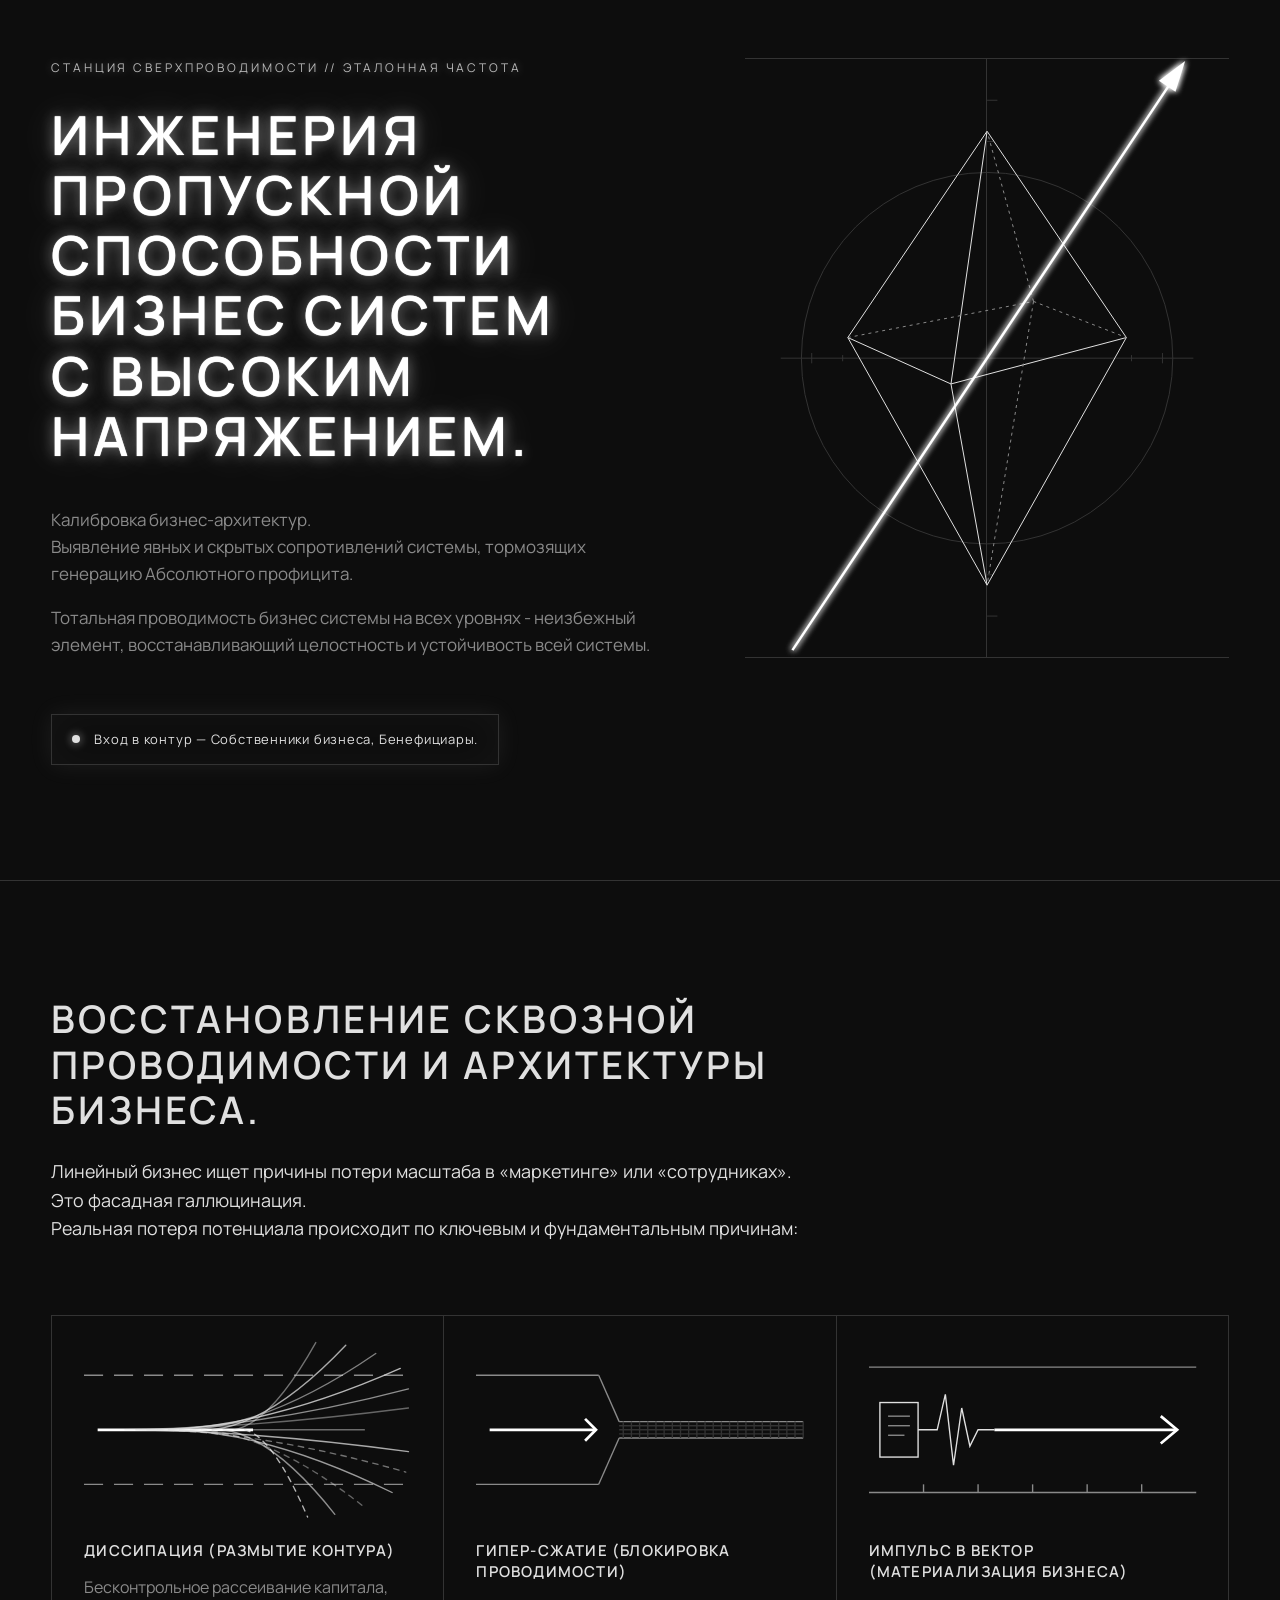
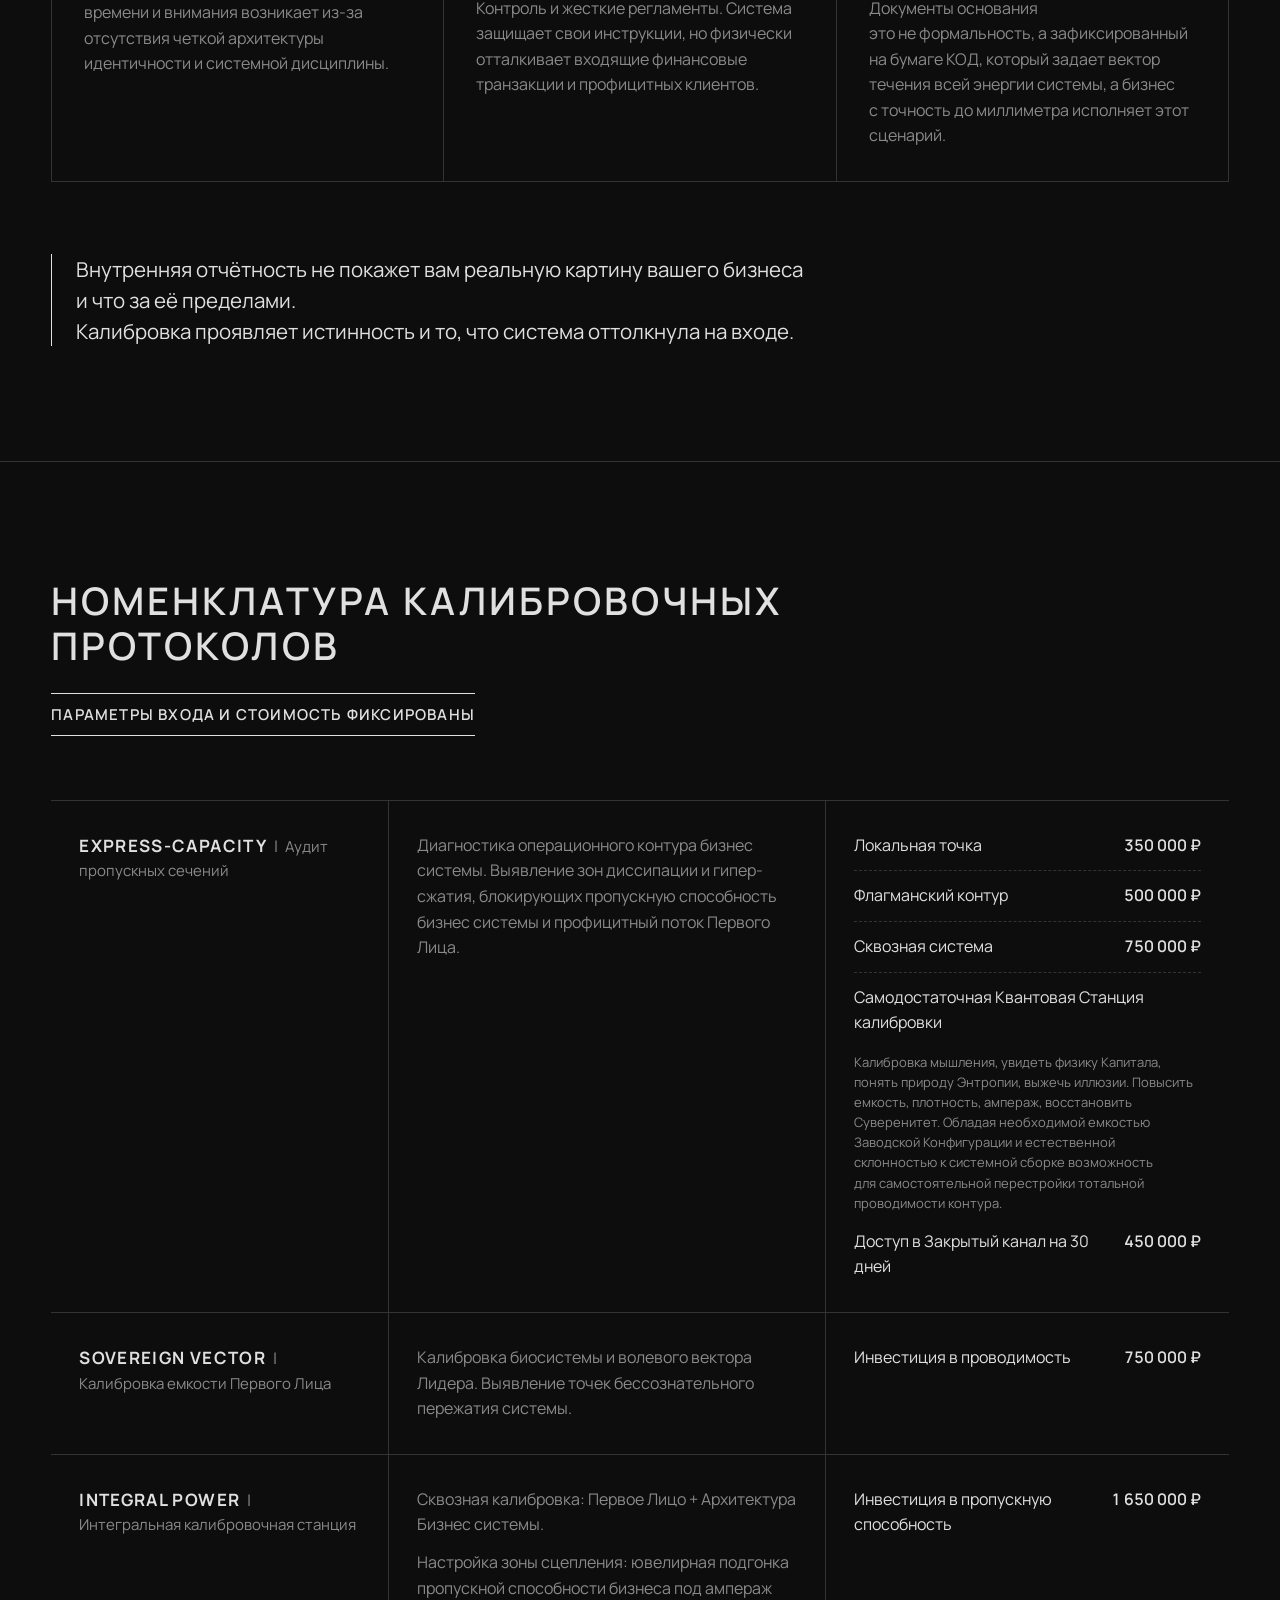
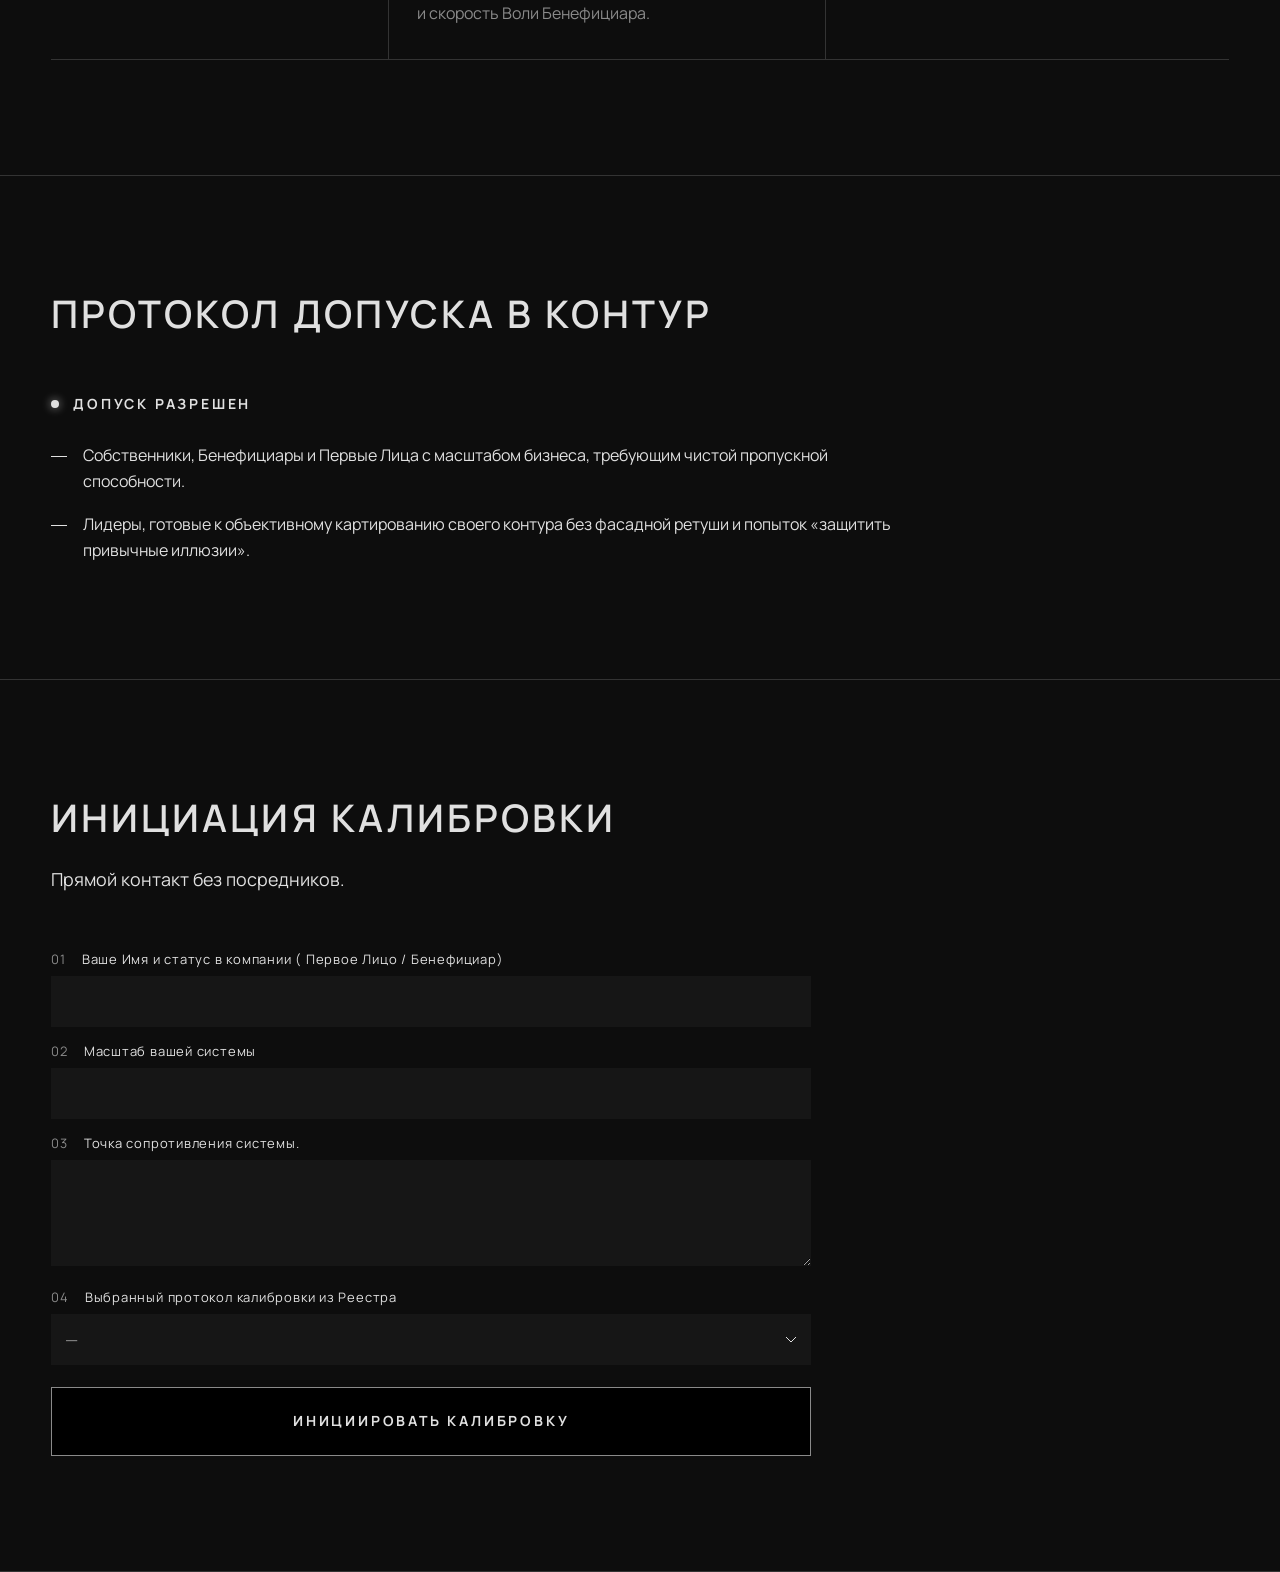
==== commit e3fffa99: "Публикация: Правки заказчицы 04.11: без нумерации разделов, свечение декларации, объёмный кристалл, " ====
--- a/index.html
+++ b/index.html
@@ -9,7 +9,7 @@
   <link rel="preconnect" href="https://fonts.gstatic.com" crossorigin>
   <!-- Space Grotesk не поддерживает кириллицу, поэтому взят Manrope (моя замена) -->
   <link href="https://fonts.googleapis.com/css2?family=Manrope:wght@300;400;500;600;700&display=swap" rel="stylesheet">
-  <link rel="stylesheet" href="css/style.css?v=6">
+  <link rel="stylesheet" href="css/style.css?v=7">
 </head>
 <body>
 
@@ -17,7 +17,6 @@
 
   <!-- 1. ДЕКЛАРАЦИЯ СУВЕРЕНИТЕТА -->
   <section class="block hero" id="declaration">
-    <div class="block__index"><span>01</span><span>Декларация суверенитета</span></div>
     <div class="hero__grid">
       <div class="hero__text">
         <p class="overline">СТАНЦИЯ СВЕРХПРОВОДИМОСТИ // ЭТАЛОННАЯ ЧАСТОТА</p>
@@ -26,7 +25,6 @@
           <p>Калибровка бизнес-архитектур.<br>Выявление явных и&nbsp;скрытых сопротивлений системы, тормозящих генерацию Абсолютного профицита.</p>
           <p>Тотальная проводимость бизнес системы на&nbsp;всех уровнях&nbsp;- неизбежный элемент, восстанавливающий целостность и&nbsp;устойчивость всей системы.</p>
         </div>
-        <p class="status"><span class="status__lamp" aria-hidden="true"></span>Вход в&nbsp;контур&nbsp;— Собственники бизнеса, Бенефициары.</p>
       </div>
       <!-- Кристалл/вектор проводимости — моя графика по описанию из концепции -->
       <figure class="hero__art" aria-hidden="true">
@@ -53,26 +51,30 @@
             <line x1="30" y1="285" x2="30" y2="295"/><line x1="60" y1="287" x2="60" y2="293"/>
             <line x1="340" y1="287" x2="340" y2="293"/><line x1="370" y1="285" x2="370" y2="295"/>
           </g>
-          <!-- Ромб фронтально, только сплошные линии: контур и две диагонали через центр -->
+          <!-- Объёмный кристалл — возвращён вид 03.11 (до фронтального варианта); задние рёбра пунктиром -->
           <g class="art-crystal">
-            <polygon points="200,70 335,290 200,510 65,290"/>
-            <line x1="200" y1="70" x2="200" y2="510"/>
-            <line x1="65" y1="290" x2="335" y2="290"/>
+            <polygon points="200,70 335,270 200,510 65,270"/>
+            <polyline points="65,270 165,315 335,270"/>
+            <line x1="165" y1="315" x2="200" y2="70"/>
+            <line x1="165" y1="315" x2="200" y2="510"/>
+            <polyline class="back" points="65,270 245,235 335,270"/>
+            <line class="back" x1="245" y1="235" x2="200" y2="70"/>
+            <line class="back" x1="245" y1="235" x2="200" y2="510"/>
           </g>
           <!-- Стрела калибровки: от низа ромба насквозь через центр и за пределы фигуры -->
           <g class="art-vector" filter="url(#glow-vector)">
             <line x1="12" y1="572" x2="380" y2="20"/>
             <polygon points="392,2 382.6,31.7 366.6,21.1"/>
           </g>
-          <circle class="art-node" cx="200" cy="290" r="3.5" filter="url(#glow-node)"/>
         </svg>
       </figure>
     </div>
+    <!-- По просьбе заказчицы: вход в контур — в конце раздела, за ромбом -->
+    <p class="status"><span class="status__lamp" aria-hidden="true"></span>Вход в&nbsp;контур&nbsp;— Собственники бизнеса, Бенефициары.</p>
   </section>
 
   <!-- 2. ФИЗИКА ПРОВОДИМОСТИ СИСТЕМЫ -->
   <section class="block" id="physics">
-    <div class="block__index"><span>02</span><span>Физика проводимости системы</span></div>
     <h2 class="h2">Восстановление сквозной проводимости и&nbsp;архитектуры бизнеса.</h2>
     <p class="lead">Линейный бизнес ищет причины потери масштаба в&nbsp;«маркетинге» или&nbsp;«сотрудниках». Это&nbsp;фасадная галлюцинация.<br>Реальная потеря потенциала происходит по&nbsp;ключевым и&nbsp;фундаментальным причинам:</p>
 
@@ -82,158 +84,22 @@
         <svg class="scheme" viewBox="0 0 240 120" fill="none" aria-hidden="true">
           <line class="wall" x1="0" y1="20" x2="240" y2="20" stroke-dasharray="14 8"/>
           <line class="wall" x1="0" y1="100" x2="240" y2="100" stroke-dasharray="14 8"/>
-          <!-- Луч рассыпается по своей длине и летит вперёд конусом; глубина — размер и яркость частиц -->
-          <line class="flow flow--strong" x1="10" y1="60" x2="58" y2="60"/>
-          <line class="ray" x1="60.0" y1="60" x2="69.0" y2="60" opacity="1.00"/>
-          <line class="ray" x1="71.7" y1="60" x2="79.1" y2="60" opacity="0.90"/>
-          <line class="ray" x1="82.7" y1="60" x2="88.8" y2="60" opacity="0.81"/>
-          <line class="ray" x1="93.7" y1="60" x2="98.7" y2="60" opacity="0.72"/>
-          <line class="ray" x1="105.3" y1="60" x2="109.4" y2="60" opacity="0.63"/>
-          <line class="ray" x1="118.3" y1="60" x2="121.7" y2="60" opacity="0.53"/>
-          <line class="ray" x1="133.8" y1="60" x2="136.5" y2="60" opacity="0.42"/>
-          <line class="ray" x1="152.9" y1="60" x2="155.1" y2="60" opacity="0.29"/>
-          <g class="spray">
-            <line x1="115.0" y1="67.4" x2="116.2" y2="67.6" stroke-width="0.60" opacity="0.30"/>
-            <line x1="213.0" y1="73.0" x2="214.2" y2="73.1" stroke-width="0.60" opacity="0.30"/>
-            <line x1="80.8" y1="59.9" x2="82.1" y2="59.9" stroke-width="0.60" opacity="0.30"/>
-            <line x1="98.6" y1="74.3" x2="99.7" y2="74.9" stroke-width="0.60" opacity="0.30"/>
-            <line x1="157.7" y1="13.7" x2="158.8" y2="12.9" stroke-width="0.61" opacity="0.31"/>
-            <line x1="185.9" y1="10.0" x2="187.0" y2="9.3" stroke-width="0.61" opacity="0.31"/>
-            <line x1="65.9" y1="59.1" x2="67.2" y2="59.0" stroke-width="0.62" opacity="0.31"/>
-            <line x1="88.1" y1="56.5" x2="89.4" y2="56.2" stroke-width="0.63" opacity="0.32"/>
-            <line x1="118.8" y1="71.0" x2="120.2" y2="71.3" stroke-width="0.64" opacity="0.32"/>
-            <line x1="109.4" y1="60.3" x2="110.7" y2="60.3" stroke-width="0.64" opacity="0.32"/>
-            <line x1="135.6" y1="61.3" x2="137.0" y2="61.3" stroke-width="0.64" opacity="0.32"/>
-            <line x1="135.0" y1="87.2" x2="136.1" y2="88.3" stroke-width="0.65" opacity="0.32"/>
-            <line x1="118.6" y1="57.4" x2="120.0" y2="57.3" stroke-width="0.65" opacity="0.33"/>
-            <line x1="123.9" y1="50.8" x2="125.3" y2="50.5" stroke-width="0.65" opacity="0.33"/>
-            <line x1="90.0" y1="64.4" x2="91.5" y2="64.6" stroke-width="0.66" opacity="0.33"/>
-            <line x1="151.3" y1="73.1" x2="152.8" y2="73.5" stroke-width="0.66" opacity="0.33"/>
-            <line x1="150.7" y1="63.5" x2="152.2" y2="63.6" stroke-width="0.67" opacity="0.33"/>
-            <line x1="163.2" y1="60.1" x2="164.7" y2="60.1" stroke-width="0.67" opacity="0.33"/>
-            <line x1="126.5" y1="67.5" x2="128.0" y2="67.7" stroke-width="0.67" opacity="0.33"/>
-            <line x1="184.9" y1="95.1" x2="186.4" y2="95.5" stroke-width="0.67" opacity="0.34"/>
-            <line x1="116.7" y1="35.0" x2="118.1" y2="34.2" stroke-width="0.68" opacity="0.34"/>
-            <line x1="50.8" y1="58.6" x2="52.3" y2="58.4" stroke-width="0.68" opacity="0.34"/>
-            <line x1="123.8" y1="51.8" x2="125.3" y2="51.7" stroke-width="0.68" opacity="0.34"/>
-            <line x1="209.5" y1="26.6" x2="211.0" y2="26.3" stroke-width="0.68" opacity="0.34"/>
-            <line x1="136.5" y1="64.9" x2="138.1" y2="65.0" stroke-width="0.69" opacity="0.34"/>
-            <line x1="212.9" y1="40.8" x2="214.5" y2="40.6" stroke-width="0.69" opacity="0.35"/>
-            <line x1="137.3" y1="72.7" x2="138.8" y2="73.4" stroke-width="0.70" opacity="0.35"/>
-            <line x1="93.4" y1="56.9" x2="95.1" y2="56.4" stroke-width="0.71" opacity="0.36"/>
-            <line x1="181.0" y1="70.0" x2="182.7" y2="70.2" stroke-width="0.72" opacity="0.36"/>
-            <line x1="122.8" y1="69.3" x2="124.6" y2="69.5" stroke-width="0.73" opacity="0.36"/>
-            <line x1="181.3" y1="106.0" x2="183.0" y2="106.7" stroke-width="0.74" opacity="0.37"/>
-            <line x1="77.9" y1="56.0" x2="79.7" y2="55.7" stroke-width="0.74" opacity="0.37"/>
-            <line x1="118.5" y1="71.3" x2="120.4" y2="71.6" stroke-width="0.74" opacity="0.37"/>
-            <line x1="92.6" y1="69.8" x2="94.5" y2="70.2" stroke-width="0.75" opacity="0.38"/>
-            <line x1="203.0" y1="82.3" x2="205.0" y2="82.6" stroke-width="0.76" opacity="0.38"/>
-            <line x1="82.6" y1="59.6" x2="84.5" y2="59.5" stroke-width="0.76" opacity="0.38"/>
-            <line x1="89.6" y1="59.9" x2="91.6" y2="59.9" stroke-width="0.76" opacity="0.38"/>
-            <line x1="117.5" y1="50.8" x2="119.4" y2="50.4" stroke-width="0.77" opacity="0.38"/>
-            <line x1="129.3" y1="51.9" x2="131.3" y2="51.6" stroke-width="0.78" opacity="0.39"/>
-            <line x1="100.8" y1="58.2" x2="102.9" y2="58.1" stroke-width="0.80" opacity="0.40"/>
-            <line x1="106.9" y1="62.6" x2="109.1" y2="62.7" stroke-width="0.81" opacity="0.40"/>
-            <line x1="70.3" y1="60.7" x2="72.5" y2="60.7" stroke-width="0.81" opacity="0.40"/>
-            <line x1="199.6" y1="49.3" x2="201.8" y2="49.2" stroke-width="0.81" opacity="0.41"/>
-            <line x1="190.2" y1="115.1" x2="192.3" y2="116.2" stroke-width="0.83" opacity="0.42"/>
-            <line x1="129.9" y1="60.2" x2="132.3" y2="60.2" stroke-width="0.85" opacity="0.42"/>
-            <line x1="127.7" y1="65.3" x2="130.1" y2="65.9" stroke-width="0.85" opacity="0.43"/>
-            <line x1="95.5" y1="66.5" x2="97.9" y2="67.1" stroke-width="0.87" opacity="0.43"/>
-            <line x1="78.8" y1="60.1" x2="81.3" y2="60.1" stroke-width="0.88" opacity="0.44"/>
-            <line x1="74.7" y1="63.0" x2="77.1" y2="63.5" stroke-width="0.88" opacity="0.44"/>
-            <line x1="146.8" y1="103.6" x2="149.0" y2="104.9" stroke-width="0.88" opacity="0.44"/>
-            <line x1="110.0" y1="73.1" x2="112.5" y2="73.7" stroke-width="0.89" opacity="0.44"/>
-            <line x1="91.8" y1="55.2" x2="94.4" y2="54.8" stroke-width="0.90" opacity="0.45"/>
-            <line x1="165.2" y1="68.6" x2="167.8" y2="68.9" stroke-width="0.91" opacity="0.45"/>
-            <line x1="190.5" y1="65.3" x2="193.2" y2="65.4" stroke-width="0.92" opacity="0.46"/>
-            <line x1="214.8" y1="86.8" x2="217.4" y2="87.4" stroke-width="0.92" opacity="0.46"/>
-            <line x1="105.6" y1="64.4" x2="108.4" y2="64.9" stroke-width="0.95" opacity="0.47"/>
-            <line x1="86.6" y1="66.9" x2="89.5" y2="67.3" stroke-width="0.97" opacity="0.48"/>
-            <line x1="122.5" y1="43.5" x2="125.4" y2="42.5" stroke-width="0.98" opacity="0.49"/>
-            <line x1="104.1" y1="42.0" x2="106.9" y2="40.9" stroke-width="0.98" opacity="0.49"/>
-            <line x1="214.6" y1="42.8" x2="217.6" y2="42.5" stroke-width="0.99" opacity="0.49"/>
-            <line x1="42.0" y1="59.3" x2="45.0" y2="59.0" stroke-width="0.99" opacity="0.50"/>
-            <line x1="147.4" y1="39.8" x2="150.4" y2="39.1" stroke-width="0.99" opacity="0.50"/>
-            <line x1="193.9" y1="75.0" x2="196.9" y2="75.5" stroke-width="1.00" opacity="0.50"/>
-            <line x1="126.5" y1="64.5" x2="129.6" y2="64.7" stroke-width="1.01" opacity="0.51"/>
-            <line x1="215.1" y1="34.5" x2="218.2" y2="33.9" stroke-width="1.02" opacity="0.51"/>
-            <line x1="172.7" y1="71.1" x2="175.9" y2="71.7" stroke-width="1.03" opacity="0.52"/>
-            <line x1="137.1" y1="65.1" x2="140.3" y2="65.7" stroke-width="1.04" opacity="0.52"/>
-            <line x1="116.7" y1="76.0" x2="119.8" y2="77.2" stroke-width="1.04" opacity="0.52"/>
-            <line x1="108.7" y1="63.3" x2="112.0" y2="63.5" stroke-width="1.06" opacity="0.53"/>
-            <line x1="139.6" y1="21.9" x2="142.7" y2="20.2" stroke-width="1.06" opacity="0.53"/>
-            <line x1="212.6" y1="56.1" x2="215.9" y2="56.0" stroke-width="1.07" opacity="0.53"/>
-            <line x1="191.3" y1="50.8" x2="194.7" y2="50.5" stroke-width="1.07" opacity="0.53"/>
-            <line x1="194.9" y1="13.0" x2="198.1" y2="11.4" stroke-width="1.07" opacity="0.54"/>
-            <line x1="118.9" y1="78.4" x2="121.7" y2="80.9" stroke-width="1.09" opacity="0.54"/>
-            <line x1="146.8" y1="68.9" x2="150.2" y2="69.4" stroke-width="1.10" opacity="0.55"/>
-            <line x1="219.3" y1="65.3" x2="222.9" y2="65.4" stroke-width="1.10" opacity="0.55"/>
-            <line x1="69.7" y1="61.6" x2="73.4" y2="62.2" stroke-width="1.14" opacity="0.57"/>
-            <line x1="126.1" y1="64.6" x2="129.8" y2="64.8" stroke-width="1.14" opacity="0.57"/>
-            <line x1="125.0" y1="60.7" x2="128.7" y2="60.7" stroke-width="1.15" opacity="0.57"/>
-            <line x1="138.6" y1="36.1" x2="142.3" y2="35.0" stroke-width="1.17" opacity="0.58"/>
-            <line x1="146.9" y1="47.9" x2="150.7" y2="47.3" stroke-width="1.18" opacity="0.59"/>
-            <line x1="177.5" y1="80.4" x2="181.4" y2="81.2" stroke-width="1.19" opacity="0.59"/>
-            <line x1="143.4" y1="71.0" x2="147.3" y2="71.5" stroke-width="1.19" opacity="0.59"/>
-            <line x1="137.3" y1="77.6" x2="141.2" y2="78.9" stroke-width="1.19" opacity="0.60"/>
-            <line x1="151.1" y1="18.6" x2="155.1" y2="16.8" stroke-width="1.25" opacity="0.62"/>
-            <line x1="74.6" y1="61.4" x2="78.7" y2="62.4" stroke-width="1.26" opacity="0.63"/>
-            <line x1="182.0" y1="69.1" x2="186.3" y2="69.6" stroke-width="1.26" opacity="0.63"/>
-            <line x1="142.6" y1="65.5" x2="146.9" y2="66.1" stroke-width="1.28" opacity="0.64"/>
-            <line x1="75.1" y1="61.7" x2="79.5" y2="62.1" stroke-width="1.28" opacity="0.64"/>
-            <line x1="117.8" y1="83.9" x2="121.8" y2="86.3" stroke-width="1.29" opacity="0.65"/>
-            <line x1="142.8" y1="62.7" x2="147.3" y2="62.8" stroke-width="1.32" opacity="0.66"/>
-            <line x1="159.4" y1="5.3" x2="163.0" y2="1.7" stroke-width="1.33" opacity="0.66"/>
-            <line x1="79.2" y1="69.0" x2="83.7" y2="70.4" stroke-width="1.33" opacity="0.66"/>
-            <line x1="84.0" y1="52.3" x2="88.6" y2="51.6" stroke-width="1.33" opacity="0.67"/>
-            <line x1="135.3" y1="69.5" x2="139.8" y2="70.7" stroke-width="1.34" opacity="0.67"/>
-            <line x1="137.5" y1="67.7" x2="142.1" y2="68.0" stroke-width="1.35" opacity="0.67"/>
-            <line x1="194.0" y1="100.6" x2="198.5" y2="102.5" stroke-width="1.36" opacity="0.68"/>
-            <line x1="159.9" y1="39.1" x2="164.7" y2="38.0" stroke-width="1.39" opacity="0.69"/>
-            <line x1="173.2" y1="75.4" x2="178.0" y2="76.0" stroke-width="1.39" opacity="0.70"/>
-            <line x1="106.2" y1="62.0" x2="110.8" y2="64.2" stroke-width="1.41" opacity="0.70"/>
-            <line x1="73.7" y1="68.0" x2="78.6" y2="69.6" stroke-width="1.44" opacity="0.72"/>
-            <line x1="138.2" y1="60.1" x2="143.3" y2="60.1" stroke-width="1.46" opacity="0.73"/>
-            <line x1="131.2" y1="71.0" x2="136.4" y2="71.7" stroke-width="1.46" opacity="0.73"/>
-            <line x1="83.0" y1="59.8" x2="88.4" y2="59.7" stroke-width="1.51" opacity="0.76"/>
-            <line x1="48.7" y1="59.2" x2="54.1" y2="58.8" stroke-width="1.52" opacity="0.76"/>
-            <line x1="123.9" y1="72.6" x2="129.0" y2="74.9" stroke-width="1.53" opacity="0.76"/>
-            <line x1="67.7" y1="64.1" x2="73.2" y2="65.0" stroke-width="1.54" opacity="0.77"/>
-            <line x1="152.3" y1="55.3" x2="157.9" y2="55.1" stroke-width="1.54" opacity="0.77"/>
-            <line x1="101.1" y1="54.4" x2="106.5" y2="52.4" stroke-width="1.54" opacity="0.77"/>
-            <line x1="179.1" y1="88.2" x2="184.6" y2="90.1" stroke-width="1.59" opacity="0.79"/>
-            <line x1="220.9" y1="71.6" x2="226.7" y2="72.0" stroke-width="1.59" opacity="0.80"/>
-            <line x1="161.3" y1="47.7" x2="167.2" y2="47.1" stroke-width="1.62" opacity="0.81"/>
-            <line x1="159.9" y1="111.4" x2="165.2" y2="114.6" stroke-width="1.62" opacity="0.81"/>
-            <line x1="181.9" y1="64.5" x2="187.9" y2="64.9" stroke-width="1.63" opacity="0.82"/>
-            <line x1="124.3" y1="75.3" x2="130.2" y2="76.4" stroke-width="1.63" opacity="0.82"/>
-            <line x1="202.2" y1="81.2" x2="208.2" y2="82.3" stroke-width="1.64" opacity="0.82"/>
-            <line x1="165.7" y1="87.5" x2="171.4" y2="90.3" stroke-width="1.65" opacity="0.82"/>
-            <line x1="197.8" y1="92.5" x2="203.7" y2="94.5" stroke-width="1.66" opacity="0.83"/>
-            <line x1="157.0" y1="54.8" x2="163.1" y2="54.6" stroke-width="1.66" opacity="0.83"/>
-            <line x1="135.6" y1="60.2" x2="141.8" y2="60.2" stroke-width="1.68" opacity="0.84"/>
-            <line x1="158.7" y1="74.7" x2="164.9" y2="75.9" stroke-width="1.69" opacity="0.85"/>
-            <line x1="181.7" y1="37.8" x2="188.0" y2="36.8" stroke-width="1.71" opacity="0.85"/>
-            <line x1="76.9" y1="60.7" x2="83.3" y2="60.9" stroke-width="1.72" opacity="0.86"/>
-            <line x1="155.0" y1="77.1" x2="161.3" y2="78.8" stroke-width="1.75" opacity="0.87"/>
-            <line x1="106.9" y1="64.3" x2="113.5" y2="64.9" stroke-width="1.75" opacity="0.87"/>
-            <line x1="99.2" y1="65.7" x2="105.7" y2="66.7" stroke-width="1.76" opacity="0.88"/>
-            <line x1="48.5" y1="61.0" x2="55.2" y2="61.6" stroke-width="1.78" opacity="0.89"/>
-            <line x1="87.5" y1="55.0" x2="94.1" y2="53.0" stroke-width="1.80" opacity="0.90"/>
-            <line x1="161.2" y1="81.5" x2="167.9" y2="83.2" stroke-width="1.81" opacity="0.90"/>
-            <line x1="172.4" y1="83.4" x2="179.1" y2="85.4" stroke-width="1.84" opacity="0.92"/>
-            <line x1="87.9" y1="64.3" x2="94.9" y2="65.0" stroke-width="1.84" opacity="0.92"/>
-            <line x1="106.7" y1="58.1" x2="112.8" y2="54.0" stroke-width="1.84" opacity="0.92"/>
-            <line x1="209.2" y1="68.9" x2="216.2" y2="69.4" stroke-width="1.86" opacity="0.93"/>
-            <line x1="81.0" y1="67.7" x2="88.0" y2="69.1" stroke-width="1.86" opacity="0.93"/>
-            <line x1="132.6" y1="67.1" x2="139.6" y2="67.7" stroke-width="1.87" opacity="0.94"/>
-            <line x1="76.1" y1="59.4" x2="83.3" y2="59.1" stroke-width="1.89" opacity="0.95"/>
-            <line x1="112.2" y1="82.0" x2="119.2" y2="84.7" stroke-width="1.92" opacity="0.96"/>
-            <line x1="162.3" y1="72.4" x2="169.8" y2="74.2" stroke-width="1.98" opacity="0.99"/>
-            <line x1="78.0" y1="57.3" x2="85.6" y2="56.5" stroke-width="1.98" opacity="0.99"/>
-            <line x1="90.9" y1="67.3" x2="98.4" y2="68.6" stroke-width="1.99" opacity="1.00"/>
-            <line x1="135.6" y1="72.3" x2="143.1" y2="74.3" stroke-width="2.00" opacity="1.00"/>
+          <!-- Линии отходят от самого луча по его длине и идут только вперёд; луч дальше слабеет -->
+          <line class="flow flow--strong" x1="10" y1="60" x2="124" y2="60"/>
+          <line class="ray-tail" x1="124" y1="60" x2="206" y2="60"/>
+          <g class="branches">
+            <path d="M30 60 Q123.6 58.7 238 44" opacity="0.42"/>
+            <path d="M38 60 Q128.0 61.3 238 76" opacity="0.74"/>
+            <path d="M46 60 Q132.4 57.6 238 30" opacity="0.61"/>
+            <path d="M54 60 Q135.9 62.5 236 91" opacity="0.48" stroke-dasharray="4 4"/>
+            <path d="M62 60 Q138.5 56.4 232 15" opacity="0.80"/>
+            <path d="M70 60 Q140.2 63.7 226 106" opacity="0.67"/>
+            <path d="M78 60 Q139.2 55.5 214 4" opacity="0.55"/>
+            <path d="M86 60 Q140.0 64.6 206 117" opacity="0.42" stroke-dasharray="4 4"/>
+            <path d="M94 60 Q138.1 55.0 192 -2" opacity="0.74"/>
+            <path d="M102 60 Q138.9 65.0 184 122" opacity="0.61"/>
+            <path d="M110 60 Q137.0 54.9 170 -4" opacity="0.48"/>
+            <path d="M118 60 Q138.7 65.1 164 124" opacity="0.80" stroke-dasharray="4 4"/>
           </g>
         </svg>
         <h3 class="h3">ДИССИПАЦИЯ (Размытие контура)</h3>
@@ -285,7 +151,6 @@
 
   <!-- 3. РЕЕСТР ПРОТОКОЛОВ -->
   <section class="block" id="registry">
-    <div class="block__index"><span>03</span><span>Реестр протоколов</span></div>
     <h2 class="h2">Номенклатура калибровочных протоколов</h2>
     <p class="fixed">Параметры входа и&nbsp;стоимость фиксированы</p>
 
@@ -332,7 +197,6 @@
 
   <!-- 4. ФИЛЬТР ВХОДА -->
   <section class="block" id="filter">
-    <div class="block__index"><span>04</span><span>Фильтр входа</span></div>
     <h2 class="h2">Протокол допуска в&nbsp;контур</h2>
     <!-- Блок «Отказ в доступе» не добавлен: его нет в текстах (открытый вопрос в BRIEF.md) -->
     <div class="gate">
@@ -346,7 +210,6 @@
 
   <!-- 5. ПОРТАЛ ВХОДА -->
   <section class="block" id="portal">
-    <div class="block__index"><span>05</span><span>Портал входа</span></div>
     <h2 class="h2">Инициация калибровки</h2>
     <p class="lead">Прямой контакт без&nbsp;посредников.</p>
 
--- a/css/style.css
+++ b/css/style.css
@@ -39,6 +39,8 @@
   border-bottom: 1px solid var(--line);
 }
 
+
+/* Строка-индекс раздела: на основной странице убрана, нужна вариантам hero-v2 и character */
 .block__index {
   display: flex;
   gap: 24px;
@@ -64,12 +66,16 @@
 .overline {
   font-size: 12px;
   letter-spacing: 0.24em;
-  color: var(--muted);
+  color: #B8B8B8;
+  text-shadow: 0 0 10px rgba(255, 255, 255, 0.35);
   margin-bottom: 28px;
 }
 
 .h1 {
   margin: 0 0 40px;
+  color: var(--white);
+  /* декларация светится как луч (просьба заказчицы); кегль и начертание прежние */
+  text-shadow: 0 0 1px rgba(255, 255, 255, 0.9), 0 0 14px rgba(255, 255, 255, 0.45), 0 0 42px rgba(255, 255, 255, 0.22);
   font-size: clamp(28px, 4.2vw, 56px);
   line-height: 1.12;
   font-weight: 600;
@@ -133,7 +139,7 @@
   display: inline-flex;
   align-items: center;
   gap: 14px;
-  margin-top: 48px;
+  margin-top: clamp(36px, 5vw, 56px);
   padding: 14px 20px;
   border: 1px solid var(--line);
   font-size: 13px;
@@ -165,6 +171,7 @@
 .art-grid line, .art-grid circle,
 .art-ticks line { stroke: var(--line); stroke-width: 1; }
 .art-crystal * { stroke: var(--text); stroke-width: 1; stroke-linejoin: miter; }
+.art-crystal .back { stroke: var(--muted); stroke-dasharray: 3 4; }
 /* Стрела — главный элемент: толще, со свечением (фильтр задан в самом SVG) */
 .art-vector line { stroke: var(--white); stroke-width: 2.5; stroke-linecap: square; }
 .art-vector polygon { fill: var(--white); stroke: none; }
@@ -193,8 +200,11 @@
 .scheme .mesh line { stroke: var(--line); stroke-width: 1; }
 .scheme .flow { stroke: var(--text); stroke-width: 1; }
 .scheme .flow--strong { stroke: var(--white); stroke-width: 2; }
+.scheme .branches path { stroke: var(--text); stroke-width: 1; stroke-linecap: round; }
+/* частицы прежней диссипации — нужны варианту character */
 .scheme .spray line { stroke: var(--white); stroke-linecap: round; }
 .scheme .ray { stroke: var(--white); stroke-width: 2; }
+.scheme .ray-tail { stroke: var(--text); stroke-width: 1; opacity: 0.45; }
 .scheme .doc { stroke: var(--text); stroke-width: 1; }
 .scheme .doc-lines line { stroke: var(--muted); stroke-width: 1; }
 .scheme .art-ticks line { stroke: var(--muted); }
@@ -283,7 +293,7 @@
 /* 5. Терминал формы */
 .terminal {
   display: grid;
-  gap: 32px;
+  gap: 14px;
   margin-top: clamp(32px, 5vw, 56px);
   max-width: 760px;
 }
@@ -293,7 +303,7 @@
 .field__label {
   display: flex;
   gap: 16px;
-  margin-bottom: 10px;
+  margin-bottom: 6px;
   font-size: 13px;
   letter-spacing: 0.06em;
   color: var(--text);
@@ -304,11 +314,12 @@
 .field textarea,
 .field select {
   width: 100%;
-  padding: 6px 0;
+  padding: 12px 14px;
   border: 0;
-  border-bottom: 1px solid var(--line);
   border-radius: 0;
-  background: transparent;
+  /* без линий-разделителей: поле — едва заметная плашка (просьба заказчицы) */
+  background: rgba(255, 255, 255, 0.04);
+  box-shadow: inset 2px 0 0 transparent;
   color: var(--text);
   font: inherit;
   font-size: 17px;
@@ -318,8 +329,8 @@
 .field select {
   appearance: none;
   cursor: pointer;
-  padding-right: 28px;
-  background: url("data:image/svg+xml,%3Csvg xmlns='http://www.w3.org/2000/svg' width='12' height='8' fill='none'%3E%3Cpath d='M1 1l5 5 5-5' stroke='%23E0E0E0'/%3E%3C/svg%3E") no-repeat right 4px center;
+  padding-right: 36px;
+  background: rgba(255, 255, 255, 0.04) url("data:image/svg+xml,%3Csvg xmlns='http://www.w3.org/2000/svg' width='12' height='8' fill='none'%3E%3Cpath d='M1 1l5 5 5-5' stroke='%23E0E0E0'/%3E%3C/svg%3E") no-repeat right 14px center;
 }
 .field select option, .field select optgroup { background: var(--bg); color: var(--text); }
 
@@ -335,11 +346,11 @@
 .dd__btn {
   display: block;
   width: 100%;
-  padding: 6px 28px 6px 0;
+  padding: 12px 36px 12px 14px;
   border: 0;
-  border-bottom: 1px solid var(--line);
   border-radius: 0;
-  background: url("data:image/svg+xml,%3Csvg xmlns='http://www.w3.org/2000/svg' width='12' height='8' fill='none'%3E%3Cpath d='M1 1l5 5 5-5' stroke='%23E0E0E0'/%3E%3C/svg%3E") no-repeat right 4px center;
+  box-shadow: inset 2px 0 0 transparent;
+  background: rgba(255, 255, 255, 0.04) url("data:image/svg+xml,%3Csvg xmlns='http://www.w3.org/2000/svg' width='12' height='8' fill='none'%3E%3Cpath d='M1 1l5 5 5-5' stroke='%23E0E0E0'/%3E%3C/svg%3E") no-repeat right 14px center;
   color: var(--muted);
   font: inherit;
   font-size: 17px;
@@ -349,11 +360,11 @@
 }
 .dd.has-value .dd__btn { color: var(--text); }
 .dd__btn:focus-visible,
-.dd.is-open .dd__btn { outline: none; border-bottom-color: var(--white); }
+.dd.is-open .dd__btn { outline: none; box-shadow: inset 2px 0 0 var(--white); }
 .dd.is-open .dd__btn {
   background-image: url("data:image/svg+xml,%3Csvg xmlns='http://www.w3.org/2000/svg' width='12' height='8' fill='none'%3E%3Cpath d='M1 7l5-5 5 5' stroke='%23FFFFFF'/%3E%3C/svg%3E");
 }
-.field.is-invalid .dd__btn { border-bottom-style: dashed; border-bottom-color: var(--muted); }
+.field.is-invalid .dd__btn { outline: 1px dashed var(--muted); outline-offset: -1px; }
 
 .dd__list {
   position: absolute;
@@ -444,11 +455,11 @@
 .field:focus-within .field__label { color: var(--text); }
 .field input:focus,
 .field textarea:focus,
-.field select:focus { border-bottom-color: var(--white); }
+.field select:focus { box-shadow: inset 2px 0 0 var(--white); }
 
 .field.is-invalid input,
 .field.is-invalid textarea,
-.field.is-invalid select { border-bottom-style: dashed; border-bottom-color: var(--muted); }
+.field.is-invalid select { outline: 1px dashed var(--muted); outline-offset: -1px; }
 
 .btn {
   display: block;
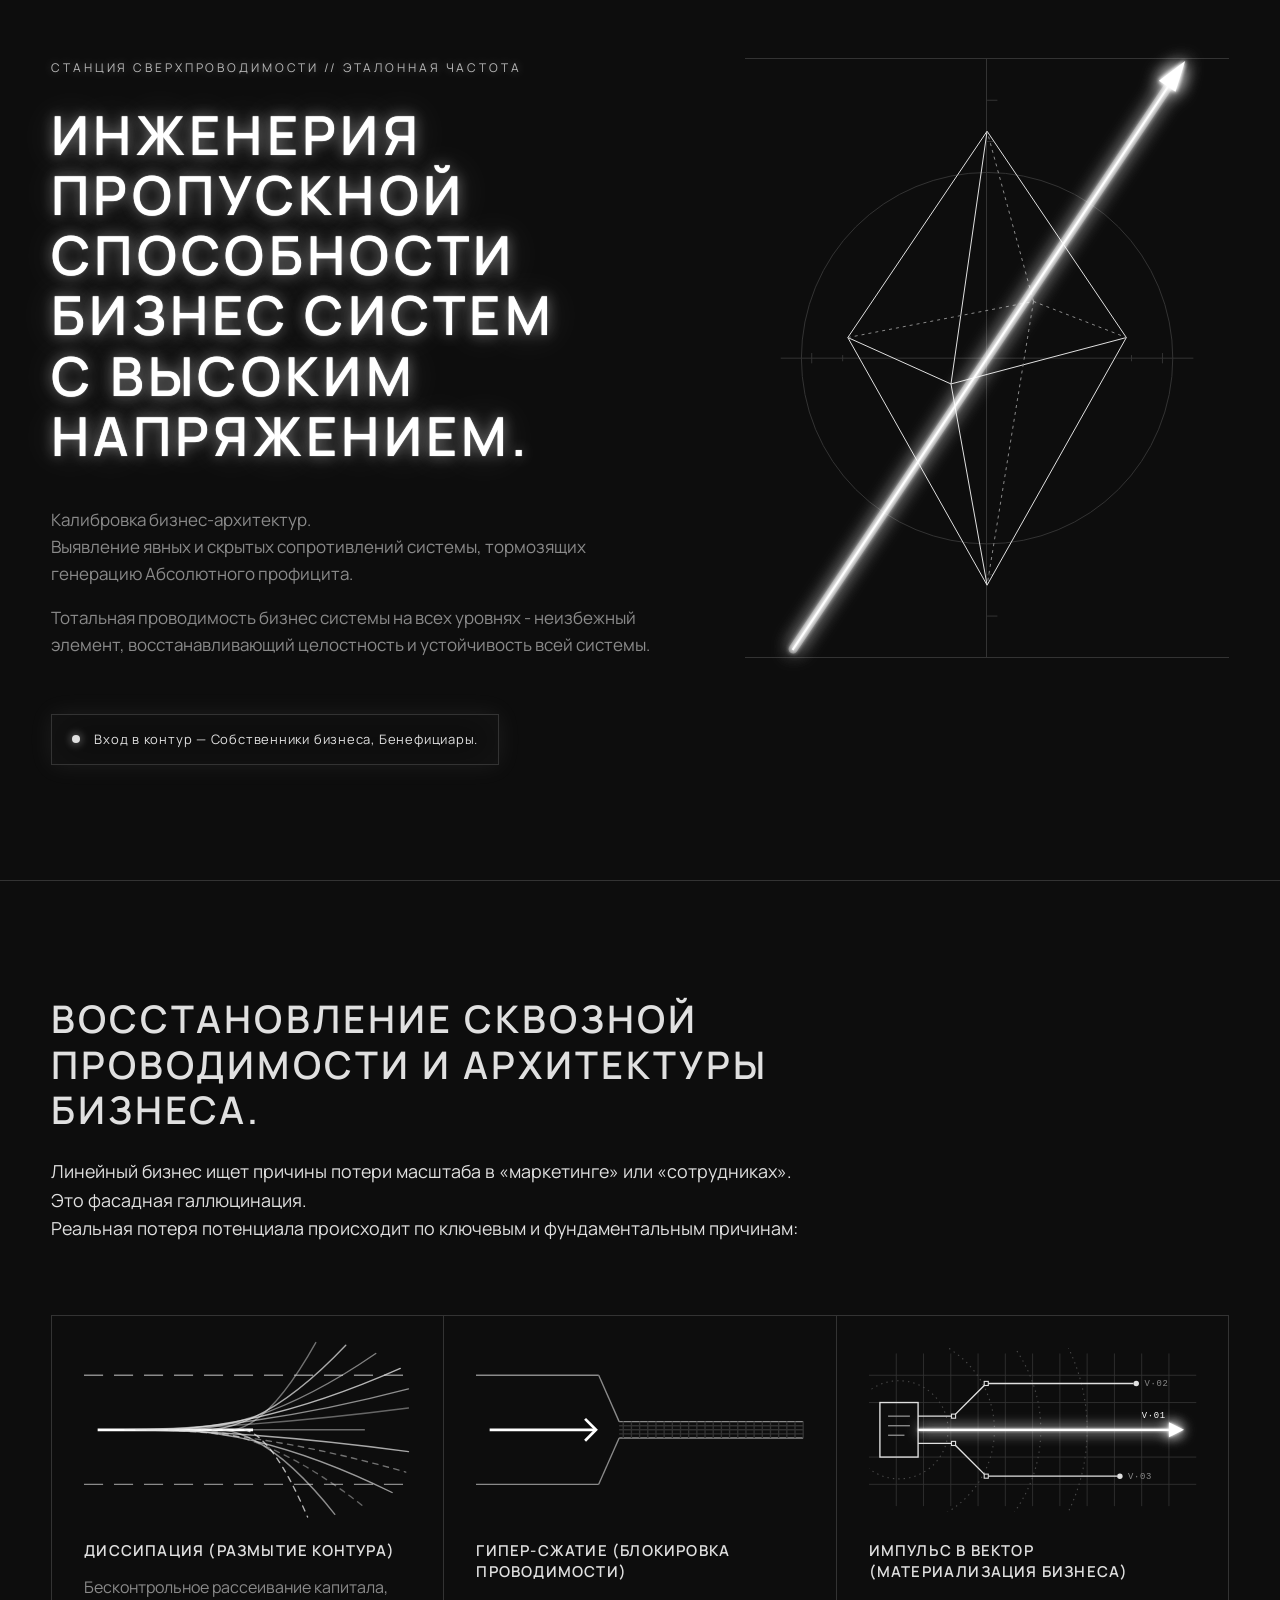
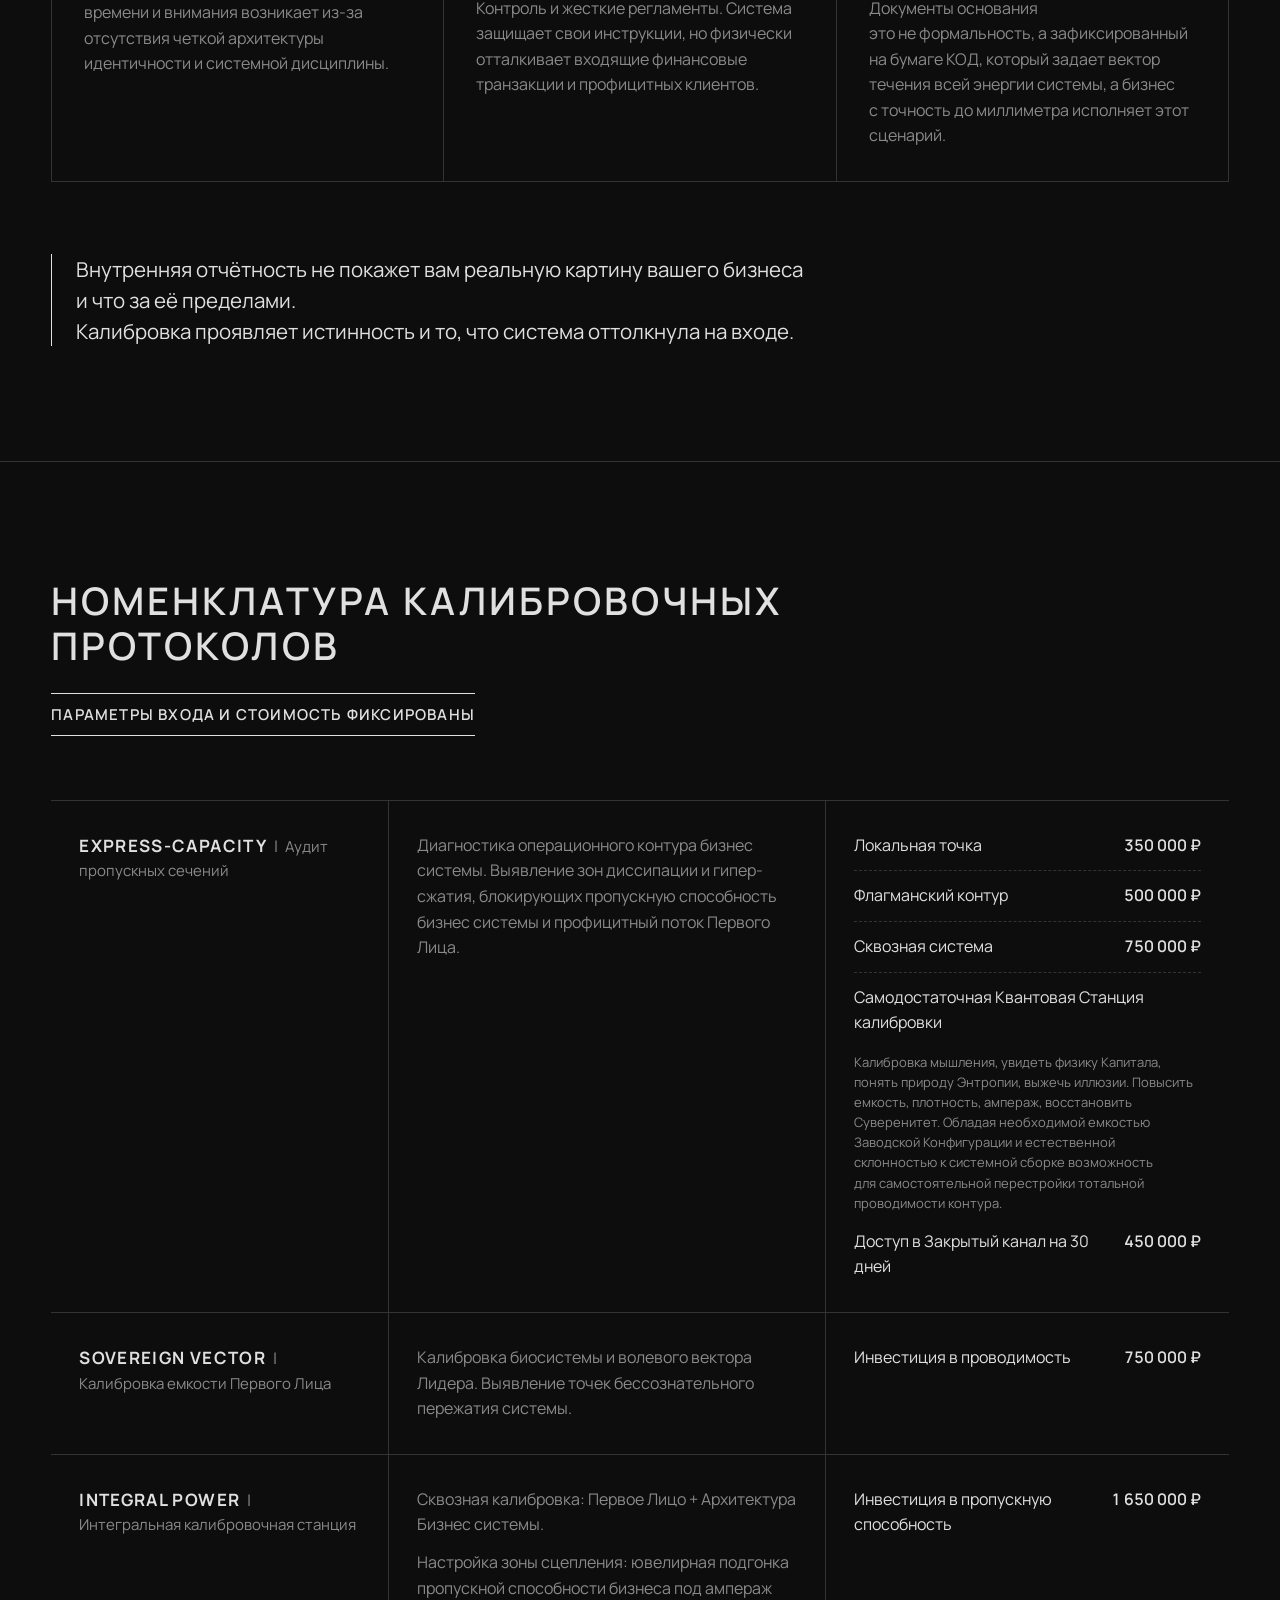
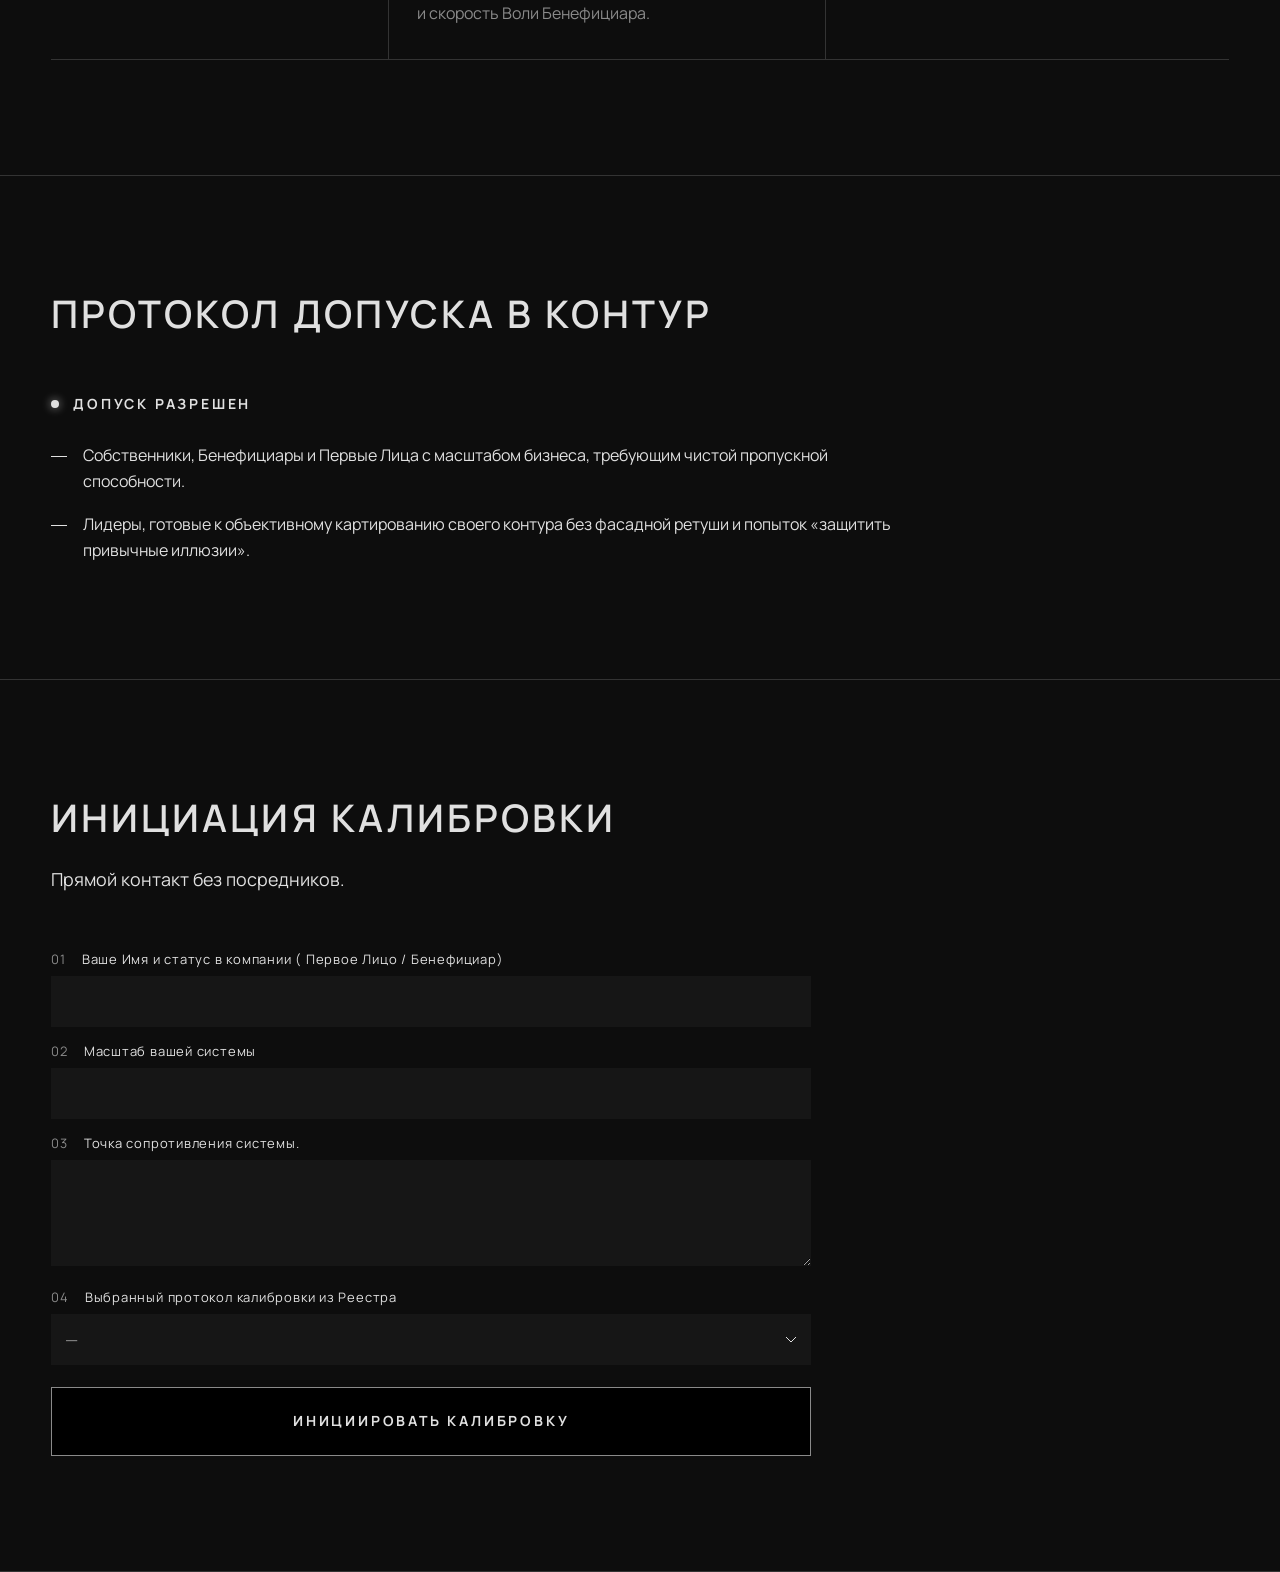
==== commit eea59296: "Публикация: По референсам заказчицы: радарное поле в «Импульсе в вектор», стрела первого экрана — св" ====
--- a/index.html
+++ b/index.html
@@ -9,7 +9,7 @@
   <link rel="preconnect" href="https://fonts.gstatic.com" crossorigin>
   <!-- Space Grotesk не поддерживает кириллицу, поэтому взят Manrope (моя замена) -->
   <link href="https://fonts.googleapis.com/css2?family=Manrope:wght@300;400;500;600;700&display=swap" rel="stylesheet">
-  <link rel="stylesheet" href="css/style.css?v=7">
+  <link rel="stylesheet" href="css/style.css?v=8">
 </head>
 <body>
 
@@ -32,9 +32,11 @@
         <svg viewBox="0 0 400 580" fill="none" preserveAspectRatio="xMidYMid meet">
           <defs>
             <!-- Свечение SVG-фильтром: CSS drop-shadow на SVG не работает в Safari (iPhone) -->
-            <filter id="glow-vector" x="-20%" y="-20%" width="140%" height="140%">
-              <feGaussianBlur stdDeviation="3" result="b"/>
-              <feMerge><feMergeNode in="b"/><feMergeNode in="b"/><feMergeNode in="SourceGraphic"/></feMerge>
+            <!-- Стрела — световой разрез («как молния пробивает», референс заказчицы): ядро + широкое свечение -->
+            <filter id="glow-vector" x="-30%" y="-30%" width="160%" height="160%">
+              <feGaussianBlur stdDeviation="2" result="b1"/>
+              <feGaussianBlur stdDeviation="9" result="b2"/>
+              <feMerge><feMergeNode in="b2"/><feMergeNode in="b2"/><feMergeNode in="b1"/><feMergeNode in="b1"/><feMergeNode in="SourceGraphic"/></feMerge>
             </filter>
             <filter id="glow-node" x="-300%" y="-300%" width="700%" height="700%">
               <feGaussianBlur stdDeviation="4" result="b"/>
@@ -63,6 +65,7 @@
           </g>
           <!-- Стрела калибровки: от низа ромба насквозь через центр и за пределы фигуры -->
           <g class="art-vector" filter="url(#glow-vector)">
+            <line class="halo" x1="12" y1="572" x2="380" y2="20"/>
             <line x1="12" y1="572" x2="380" y2="20"/>
             <polygon points="392,2 382.6,31.7 366.6,21.1"/>
           </g>
@@ -126,19 +129,42 @@
       </article>
 
       <article class="cell">
-        <svg class="scheme" viewBox="0 0 240 120" fill="none" aria-hidden="true">
-          <line class="wall" x1="0" y1="14" x2="240" y2="14"/>
-          <line class="wall" x1="0" y1="106" x2="240" y2="106"/>
-          <!-- «Код» основания: документ, из которого выходит импульс (моя трактовка) -->
+        <!-- По референсу заказчицы (радар): поле с сеткой, из документа-«кода» выходят векторы,
+             каждый своим отдельным маршрутом; метки V·01–03 — мои -->
+        <svg class="scheme scheme--radar" viewBox="0 0 240 120" fill="none" aria-hidden="true">
+          <defs>
+            <clipPath id="radar-clip"><rect x="0" y="0" width="240" height="120"/></clipPath>
+            <!-- «молния пробивает»: тонкое ядро + широкое мягкое свечение -->
+            <filter id="cut-impulse" x="-10%" y="-400%" width="120%" height="900%">
+              <feGaussianBlur stdDeviation="1.2" result="b1"/>
+              <feGaussianBlur stdDeviation="4.5" result="b2"/>
+              <feMerge><feMergeNode in="b2"/><feMergeNode in="b2"/><feMergeNode in="b1"/><feMergeNode in="SourceGraphic"/></feMerge>
+            </filter>
+          </defs>
+          <g class="radar-grid"><line x1="20" y1="4" x2="20" y2="116"/><line x1="40" y1="4" x2="40" y2="116"/><line x1="60" y1="4" x2="60" y2="116"/><line x1="80" y1="4" x2="80" y2="116"/><line x1="100" y1="4" x2="100" y2="116"/><line x1="120" y1="4" x2="120" y2="116"/><line x1="140" y1="4" x2="140" y2="116"/><line x1="160" y1="4" x2="160" y2="116"/><line x1="180" y1="4" x2="180" y2="116"/><line x1="200" y1="4" x2="200" y2="116"/><line x1="220" y1="4" x2="220" y2="116"/><line x1="0" y1="20" x2="240" y2="20"/><line x1="0" y1="40" x2="240" y2="40"/><line x1="0" y1="80" x2="240" y2="80"/><line x1="0" y1="100" x2="240" y2="100"/></g>
+          <g class="radar-rings" clip-path="url(#radar-clip)">
+            <circle cx="22" cy="60" r="36"/><circle cx="22" cy="60" r="70"/><circle cx="22" cy="60" r="104"/><circle cx="22" cy="60" r="138"/>
+          </g>
+          <!-- «Код» основания: документ, из которого выходят векторы -->
           <rect class="doc" x="8" y="40" width="28" height="40"/>
           <g class="doc-lines"><line x1="14" y1="50" x2="30" y2="50"/><line x1="14" y1="57" x2="30" y2="57"/><line x1="14" y1="64" x2="26" y2="64"/></g>
-          <polyline class="flow" points="36,60 50,60 56,34 62,86 68,44 74,72 80,60 92,60"/>
-          <line class="flow flow--strong" x1="92" y1="60" x2="226" y2="60"/>
-          <polyline class="flow flow--strong" points="214,50 226,60 214,70"/>
-          <g class="art-ticks">
-            <line x1="40" y1="100" x2="40" y2="106"/><line x1="80" y1="100" x2="80" y2="106"/>
-            <line x1="120" y1="100" x2="120" y2="106"/><line x1="160" y1="100" x2="160" y2="106"/>
-            <line x1="200" y1="100" x2="200" y2="106"/>
+          <g class="routes">
+            <polyline points="36,50 62,50 86,26 194,26"/>
+            <polyline points="36,70 62,70 86,94 182,94"/>
+          </g>
+          <g class="route-nodes">
+            <rect x="60.5" y="48.5" width="3" height="3"/><rect x="84.5" y="24.5" width="3" height="3"/>
+            <rect x="60.5" y="68.5" width="3" height="3"/><rect x="84.5" y="92.5" width="3" height="3"/>
+          </g>
+          <g class="route-ends"><circle cx="196" cy="26" r="2"/><circle cx="184" cy="94" r="2"/></g>
+          <g class="cut" filter="url(#cut-impulse)">
+            <line x1="36" y1="60" x2="222" y2="60"/>
+            <polygon points="231,60 220,54.5 220,65.5"/>
+          </g>
+          <g class="radar-label">
+            <text x="202" y="28">V·02</text>
+            <text x="190" y="96">V·03</text>
+            <text x="200" y="51">V·01</text>
           </g>
         </svg>
         <h3 class="h3">ИМПУЛЬС В&nbsp;ВЕКТОР (материализация бизнеса)</h3>
--- a/css/style.css
+++ b/css/style.css
@@ -173,7 +173,9 @@
 .art-crystal * { stroke: var(--text); stroke-width: 1; stroke-linejoin: miter; }
 .art-crystal .back { stroke: var(--muted); stroke-dasharray: 3 4; }
 /* Стрела — главный элемент: толще, со свечением (фильтр задан в самом SVG) */
-.art-vector line { stroke: var(--white); stroke-width: 2.5; stroke-linecap: square; }
+.art-vector line { stroke: var(--white); stroke-width: 2; stroke-linecap: square; }
+/* ореол под ядром — световой разрез */
+.art-vector .halo { stroke-width: 9; opacity: 0.28; stroke-linecap: round; }
 .art-vector polygon { fill: var(--white); stroke: none; }
 .art-node { fill: var(--white); }
 
@@ -208,6 +210,21 @@
 .scheme .doc { stroke: var(--text); stroke-width: 1; }
 .scheme .doc-lines line { stroke: var(--muted); stroke-width: 1; }
 .scheme .art-ticks line { stroke: var(--muted); }
+/* Импульс в вектор — поле радара */
+.scheme--radar .radar-grid line { stroke: var(--line); stroke-width: 0.7; opacity: 0.9; }
+.scheme--radar .radar-rings circle { stroke: #4A4A4A; stroke-width: 0.8; stroke-dasharray: 1 3; }
+.scheme--radar .routes polyline { stroke: var(--text); stroke-width: 1; stroke-linejoin: miter; }
+.scheme--radar .route-nodes rect { fill: var(--bg); stroke: var(--text); stroke-width: 0.8; }
+.scheme--radar .route-ends circle { fill: var(--text); }
+.scheme--radar .cut line { stroke: var(--white); stroke-width: 1.6; }
+.scheme--radar .cut polygon { fill: var(--white); }
+.scheme--radar .radar-label text {
+  fill: var(--muted);
+  font-family: ui-monospace, "SFMono-Regular", Menlo, Consolas, monospace;
+  font-size: 6.5px;
+  letter-spacing: 0.08em;
+}
+.scheme--radar .radar-label text:last-child { fill: var(--white); }
 
 .summary {
   margin-top: clamp(40px, 6vw, 72px);
